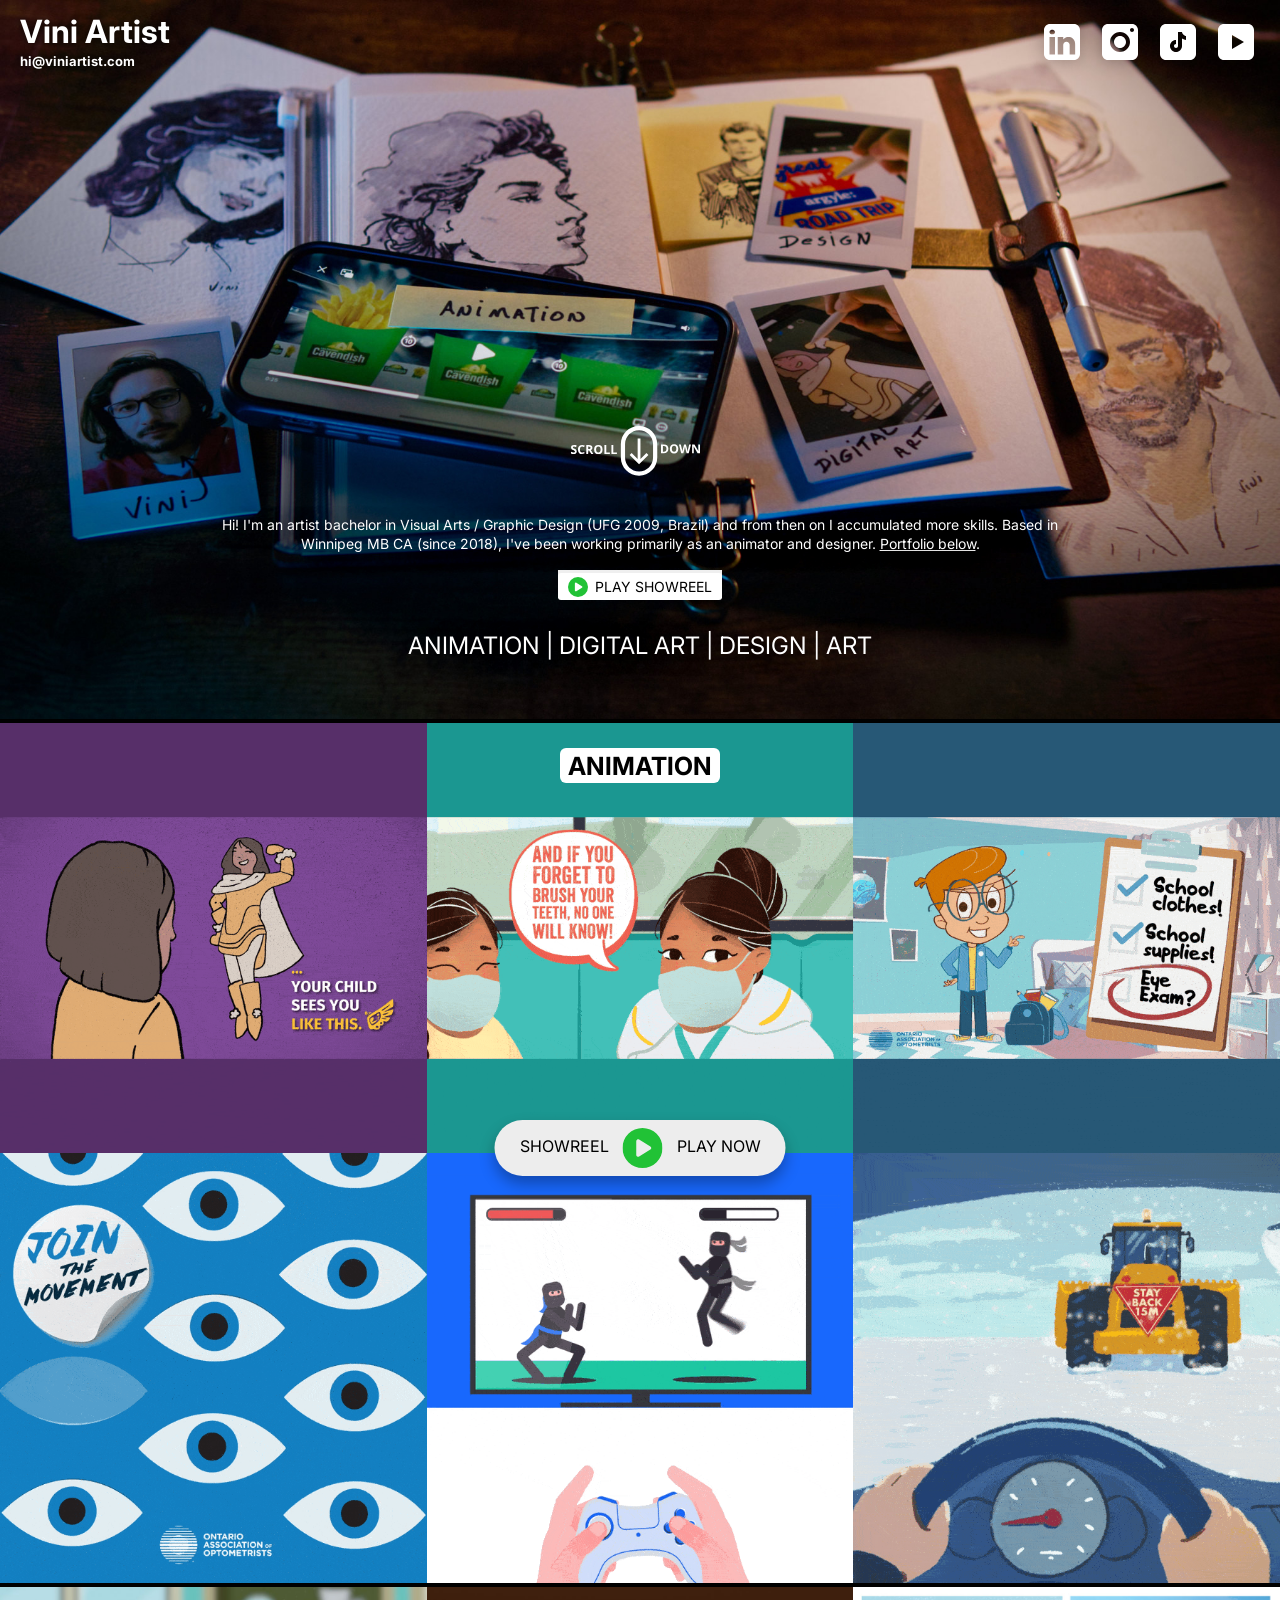
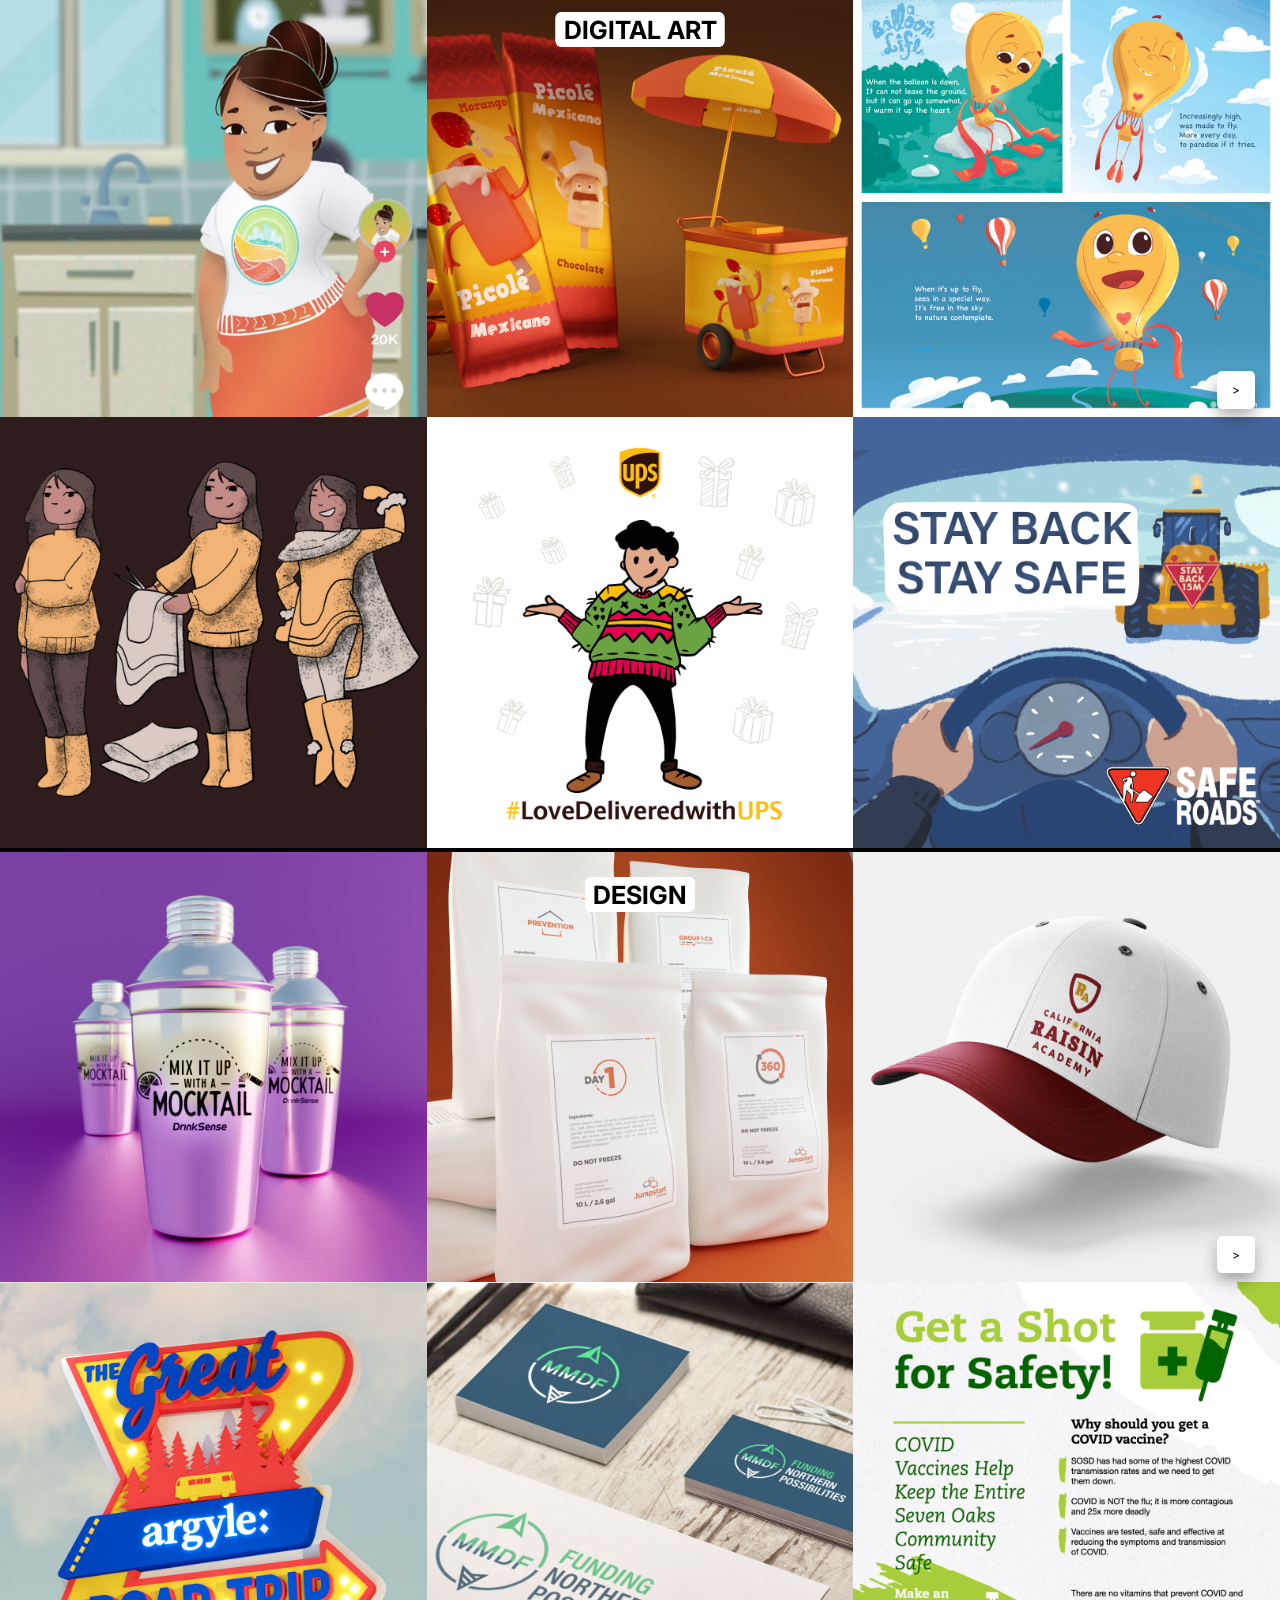
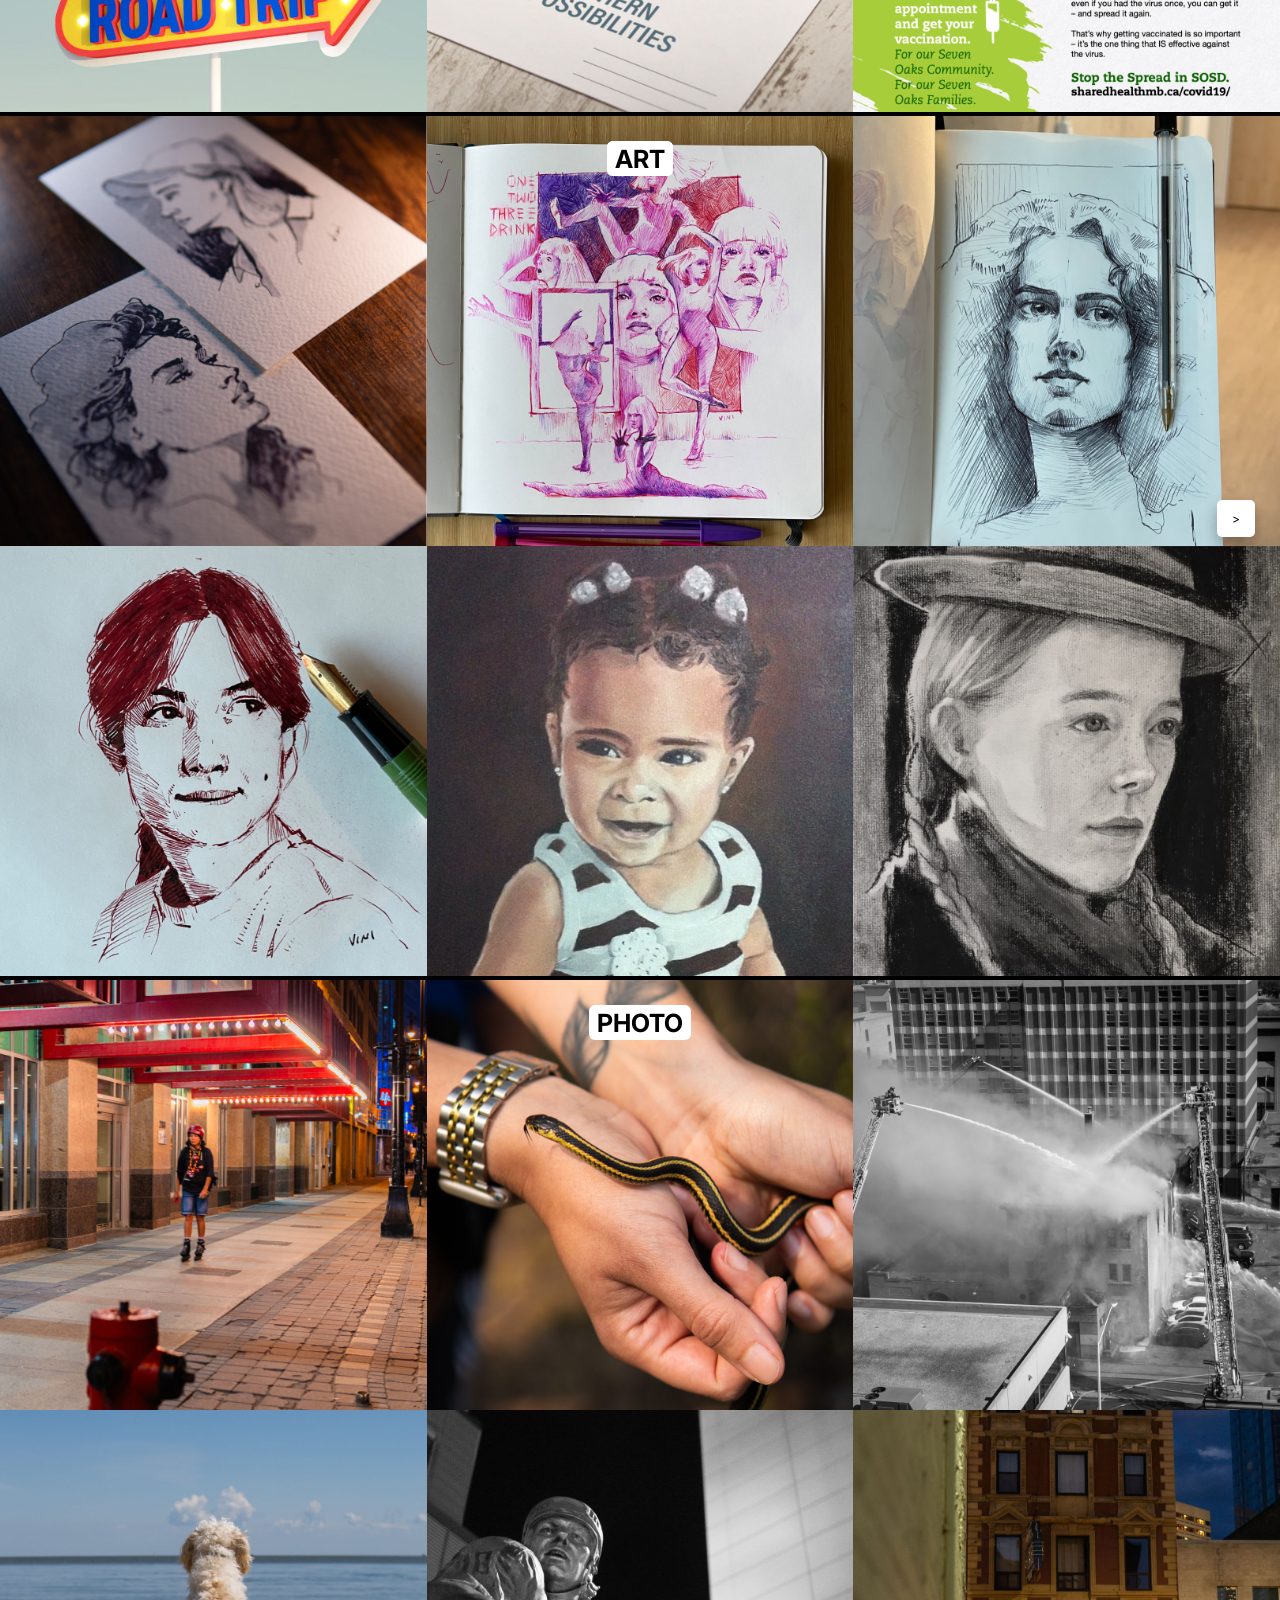
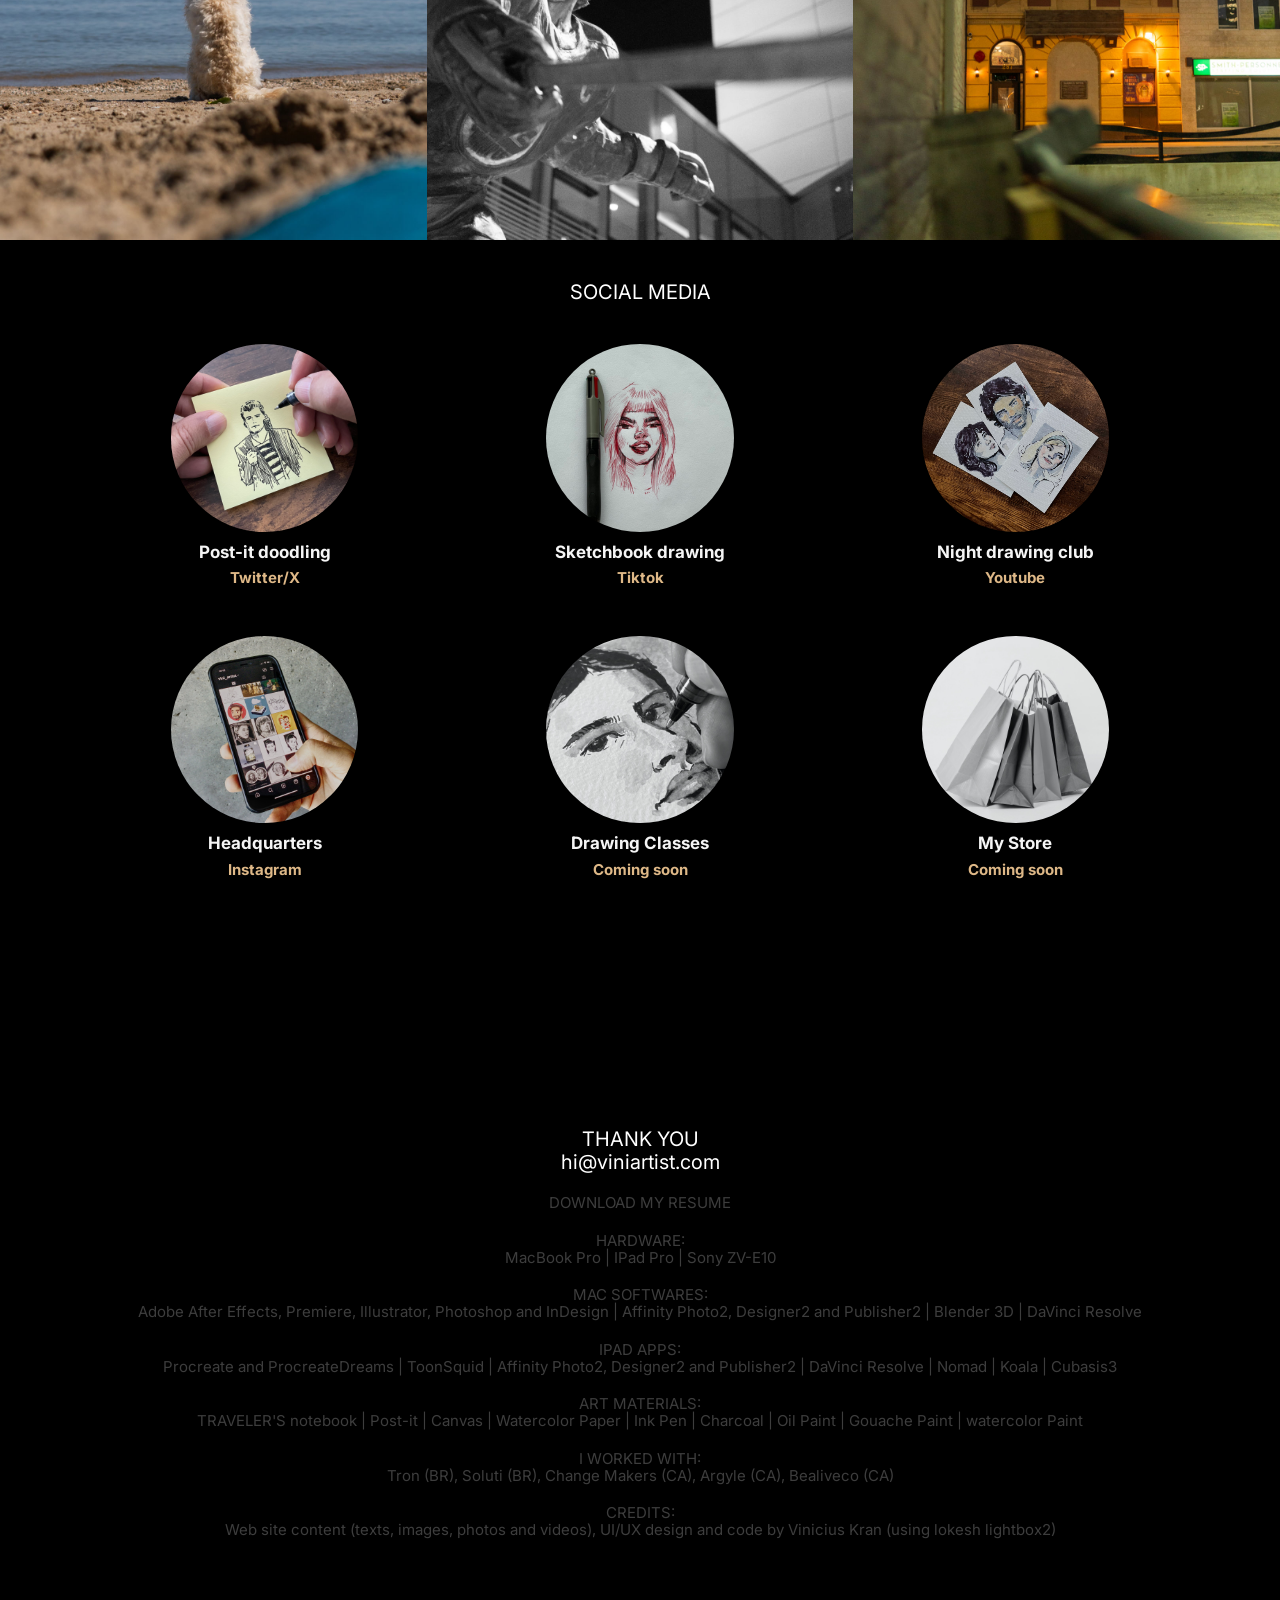
==== index.html @ 3b3106b1 "first" ====
<!DOCTYPE html>
<html lang="en">

<head>
  <meta charset="utf-8">
  <meta name="viewport" content="width=device-width, initial-scale=1">
  <title>Vini Artist</title>
  <link rel="preconnect" href="https://fonts.googleapis.com"> 
  <link rel="preconnect" href="https://fonts.gstatic.com" crossorigin> 
  <link href="https://fonts.googleapis.com/css2?family=Inter:wght@500&display=swap" rel="stylesheet">
  <link rel="stylesheet" href="css/style.css">
  <link rel="stylesheet" href="css/lightbox.css">

</head>

<body>
    <header class="header">
        <div class="header_cont">
            <a href="mailto: hi@viniartist.com" class="logo"><h1>Vini Artist<br><span>hi@viniartist.com</span></h1></a>
            <nav class="nav">
                <ul class="nav_list">
                    <li class="nav_item">
                        <a href="https://ca.linkedin.com/in/viniciuskran" class="nav_link"><img src="img/icons/icons8-in-48.svg" alt="" id="in_icon"></a>
                    </li>
                    <li class="nav_item">
                        <a href="https://www.instagram.com/vini_artist/" class="nav_link"><img src="img/icons/icons8-instagram-48.svg" alt="" id="inst_icon"></a>
                    </li>
                    <li class="nav_item">
                        <a href="https://www.tiktok.com/@vini_artist_" class="nav_link"><img src="img/icons/icons8-tiktok-48.svg" alt="" id="tik_icon"></a>
                    </li>
                    <li class="nav_item">
                        <a href="https://www.youtube.com/@vini_artist" class="nav_link"><img src="img/icons/icons8-youtube-48.svg" alt="" id="you_icon"></a>
                    </li>

                </ul>
            </nav>
        </div>
    </header>



    <section class="a3">

        

        <div class="topmodal">
        
   
        <div style="padding:56.25% 0 0 0;position:relative;"><iframe src="https://player.vimeo.com/video/879183810?h=33805084b3&title=0&byline=0&portrait=0" id="videotop" style="position:absolute;top:0;left:0;width:100%;height:100%;" frameborder="0" ; fullscreen; " allowfullscreen></iframe></div><script src="https://player.vimeo.com/api/player.js"></script>
        <button class="close_button2" id="closeb2"><- BACK</button> 
    </div>

        <div class="container one">
            <div class="item a1">
                    <div class="sub">
                        <div class="bannerinfo">

                            <svg class="scrollicon
                            xml:space="preserve"
                            version="1.1"
                            x="0px"
                            y="0px"
                            viewBox="0 0 250 100"
                            width="1000"
                            height="400"
                            id="svg2"
                            sodipodi:docname="scroll-down.svg"
                            inkscape:version="1.3 (0e150ed, 2023-07-21)"
                            inkscape:export-filename="scroll-down2.svg"
                            inkscape:export-xdpi="96"
                            inkscape:export-ydpi="96"
                            xmlns:inkscape="http://www.inkscape.org/namespaces/inkscape"
                            xmlns:sodipodi="http://sodipodi.sourceforge.net/DTD/sodipodi-0.dtd"
                            xmlns="http://www.w3.org/2000/svg"
                            xmlns:svg="http://www.w3.org/2000/svg"><defs
                              id="defs2" /><sodipodi:namedview
                              id="namedview2"
                              pagecolor="#ffffff"
                              bordercolor="#000000"
                              borderopacity="0.25"
                              inkscape:showpageshadow="2"
                              inkscape:pageopacity="0.0"
                              inkscape:pagecheckerboard="0"
                              inkscape:deskcolor="#d1d1d1"
                              inkscape:zoom="0.59"
                              inkscape:cx="428.81356"
                              inkscape:cy="213.55932"
                              inkscape:window-width="1312"
                              inkscape:window-height="449"
                              inkscape:window-x="0"
                              inkscape:window-y="25"
                              inkscape:window-maximized="0"
                              inkscape:current-layer="svg2" /><path
                              d="m 125.80508,66.083644 v -36.465 h -5 v 36.465 l -10.732,-10.733 -3.536,3.536 16.768,16.767 16.768,-16.767 -3.536,-3.536 z"
                              stroke="none"
                              id="path1" /><path
                              d="m 123.30508,7.1186441 v 0 c -17.949,0 -32.499995,14.5509999 -32.499995,32.4999999 v 23.75 c 0,17.949 14.550995,32.5 32.499995,32.5 v 0 c 17.949,0 32.5,-14.551 32.5,-32.5 v -23.75 c 0,-17.949 -14.551,-32.4999999 -32.5,-32.4999999 z m 25,56.2499999 c 0,13.785 -11.215,25 -25,25 -13.785,0 -24.999995,-11.215 -24.999995,-25 v -23.75 c 0,-13.785 11.214995,-25 24.999995,-25 13.785,0 25,11.215 25,25 z"
                              stroke="none"
                              id="path2" /><path
                              style="font-weight:bold;font-size:22.2121px;font-family:'.Damascus PUA';-inkscape-font-specification:'.Damascus PUA Bold';stroke-width:1.85101"
                              d="m 12.06131,52.661978 q 0,2.147459 -1.550942,3.383875 -1.5400971,1.236415 -4.294918,1.236415 -2.5379059,0 -4.4901411,-0.954426 v -3.123576 q 1.6051712,0.715819 2.7114378,1.008655 1.1171124,0.292835 2.0390013,0.292835 1.1062667,0 1.6919373,-0.422984 0.5965163,-0.422985 0.5965163,-1.258107 0,-0.466368 -0.260298,-0.824278 Q 8.2436055,51.631632 7.7338552,51.295414 7.2349506,50.959195 5.6840082,50.221684 4.2306775,49.538402 3.5040121,48.909348 2.7773468,48.280295 2.3435167,47.445172 1.9096866,46.610049 1.9096866,45.492937 q 0,-2.104076 1.4207935,-3.307955 1.4316392,-1.203878 3.9478535,-1.203878 1.2364157,0 2.3535281,0.292835 1.1279583,0.292835 2.3535283,0.824277 l -1.084575,2.613826 Q 9.6318617,44.191446 8.7967388,43.985377 7.9724617,43.779308 7.1698761,43.779308 q -0.9544261,0 -1.4641764,0.444676 -0.5097504,0.444675 -0.5097504,1.160495 0,0.444676 0.2060693,0.780894 0.2060693,0.325373 0.6507451,0.639899 0.4555216,0.303682 2.1366131,1.106267 2.2233792,1.062884 3.0476562,2.136613 0.824277,1.062884 0.824277,2.613826 z m 9.609336,-8.88267 q -1.898006,0 -2.939199,1.431639 -1.041192,1.420793 -1.041192,3.969545 0,5.303573 3.980391,5.303573 1.670246,0 4.045465,-0.835123 v 2.819895 q -1.952235,0.813431 -4.359992,0.813431 -3.459795,0 -5.292727,-2.09323 -1.832932,-2.104075 -1.832932,-6.030237 0,-2.472832 0.900198,-4.327455 0.900197,-1.86547 2.581289,-2.852433 1.691937,-0.997809 3.958699,-0.997809 2.310145,0 4.641982,1.117112 l -1.084575,2.73313 q -0.889352,-0.422985 -1.789549,-0.737511 -0.900198,-0.314527 -1.767858,-0.314527 z m 10.780678,4.468449 h 1.084575 q 1.594325,0 2.353528,-0.531441 0.759203,-0.531442 0.759203,-1.670246 0,-1.127958 -0.780894,-1.605171 -0.770049,-0.477213 -2.396912,-0.477213 h -1.0195 z m 0,2.73313 v 6.084466 H 29.089141 V 41.208865 h 4.62029 q 3.232034,0 4.782976,1.182187 1.550943,1.171341 1.550943,3.568252 0,1.399102 -0.770048,2.494523 -0.770049,1.084575 -2.179997,1.702783 l 4.663674,6.908743 H 38.02604 l -3.785167,-6.084466 z m 25.693585,-1.865469 q 0,3.937007 -1.952235,6.051929 -1.952235,2.114921 -5.596408,2.114921 -3.644172,0 -5.596408,-2.114921 -1.952235,-2.114922 -1.952235,-6.073621 0,-3.958699 1.952235,-6.041084 1.963081,-2.09323 5.6181,-2.09323 3.655018,0 5.585562,2.104076 1.941389,2.104076 1.941389,6.05193 z m -11.572417,0 q 0,2.657209 1.008655,4.002082 1.008655,1.344873 3.015119,1.344873 4.023774,0 4.023774,-5.346955 0,-5.357802 -4.002082,-5.357802 -2.006464,0 -3.025965,1.355719 -1.019501,1.344873 -1.019501,4.002083 z M 61.43117,57.065353 V 41.208865 h 3.362183 v 13.079976 h 6.431531 v 2.776512 z m 12.548539,0 V 41.208865 h 3.362183 v 13.079976 h 6.43153 v 2.776512 z"
                              id="text2"
                              aria-label="SCROLL" /><path
                              style="font-weight:bold;font-size:22.2121px;font-family:'.Damascus PUA';-inkscape-font-specification:'.Damascus PUA Bold';stroke-width:1.85101"
                              d="m 175.71252,47.775857 q 0,3.915316 -2.23423,5.9977 -2.22337,2.082385 -6.43153,2.082385 h -4.49014 V 39.999453 h 4.9782 q 3.88278,0 6.03024,2.049847 2.14746,2.049847 2.14746,5.726557 z m -3.49233,0.08677 q 0,-5.108349 -4.51184,-5.108349 h -1.78954 v 10.325155 h 1.44248 q 4.8589,0 4.8589,-5.216806 z m 21.1709,0.04338 q 0,3.937008 -1.95223,6.051929 -1.95224,2.114922 -5.59641,2.114922 -3.64417,0 -5.59641,-2.114922 -1.95223,-2.114921 -1.95223,-6.073621 0,-3.958699 1.95223,-6.041083 1.96309,-2.09323 5.6181,-2.09323 3.65502,0 5.58557,2.104076 1.94138,2.104075 1.94138,6.051929 z m -11.57241,0 q 0,2.657209 1.00865,4.002082 1.00866,1.344873 3.01512,1.344873 4.02378,0 4.02378,-5.346955 0,-5.357801 -4.00209,-5.357801 -2.00646,0 -3.02596,1.355719 -1.0195,1.344873 -1.0195,4.002082 z m 30.19457,7.949936 h -3.82855 l -2.14746,-8.329537 q -0.1193,-0.444676 -0.41214,-1.832932 -0.28199,-1.399102 -0.32537,-1.876315 -0.0651,0.58567 -0.32537,1.88716 -0.2603,1.290645 -0.4013,1.843778 l -2.13661,8.307846 h -3.8177 l -4.04547,-15.856489 h 3.30795 l 2.02816,8.65491 q 0.53144,2.396911 0.77005,4.153923 0.0651,-0.618208 0.29283,-1.908853 0.23861,-1.30149 0.44468,-2.017309 l 2.31014,-8.882671 h 3.17781 l 2.31014,8.882671 q 0.15185,0.596516 0.37961,1.822086 0.22776,1.22557 0.34706,2.104076 0.10846,-0.845969 0.34706,-2.104076 0.23861,-1.268953 0.43383,-2.049847 l 2.01731,-8.65491 h 3.30796 z m 20.09718,0 h -4.27323 l -6.8979,-11.995401 h -0.0976 q 0.20607,3.177805 0.20607,4.533524 v 7.461877 h -3.00427 v -15.85649 h 4.24069 l 6.88705,11.876098 h 0.0759 q -0.16269,-3.091039 -0.16269,-4.370838 v -7.50526 h 3.02597 z"
                              id="text2-0"
                              aria-label="DOWN" /></svg>
                         

                            <p class="sub_text" id="textsub">
                                 
                                <span> Hi! I'm an artist bachelor in Visual Arts / Graphic Design (UFG 2009, Brazil) and from then on I accumulated more skills.
                                    Based in Winnipeg MB CA (since 2018), I've been working primarily as an animator and designer. <u>Portfolio below</u>.</span><br><br>   
                                   <button class="p_button2">
                                    <span id="topshowreel">
                                        <svg xmlns="http://www.w3.org/2000/svg" viewBox="0 0 512 512"><path d="M0 256a256 256 0 1 1 512 0A256 256 0 1 1 0 256zM188.3 147.1c-7.6 4.2-12.3 12.3-12.3 20.9V344c0 8.7 4.7 16.7 12.3 20.9s16.8 4.1 24.3-.5l144-88c7.1-4.4 11.5-12.1 11.5-20.5s-4.4-16.1-11.5-20.5l-144-88c-7.4-4.5-16.7-4.7-24.3-.5z"/></svg>  
                                    PLAY SHOWREEL</span>
                                   </button>
                                    
                                    <br><br><br><a href="#two">ANIMATION</a> | <a href="#tr">DIGITAL ART</a> | <a href="#four">DESIGN</a> | <a href="#fiv">ART</a></p>
                                </div>      
                    </div>               
            </div>
        </div>
    </section>
    <section>
        <div class="container two" id="two">
            <div class="item a2">

                <div class="showreel_box"></div>
                <div class="modalvideo">
                    <div class="button">
                        <div style="padding:56.25% 0 0 0;position:relative;"><iframe src="https://player.vimeo.com/video/879183810?h=33805084b3&title=0&byline=0&portrait=0"  id="video" style="position:absolute;top:0;left:0;width:100%;height:100%;" frameborder="0" ; fullscreen; " allowfullscreen></iframe></div><script src="https://player.vimeo.com/api/player.js"></script>
                    </div>
                </div>

                    <div class="category">
                        <h2>ANIMATION</h2>
                        
                    </div>
                    <button class="close_button" id="closeb"><- BACK</button>
                    <button class="anim p_button">SHOWREEL
                        <svg xmlns="http://www.w3.org/2000/svg" viewBox="0 0 512 512"><path d="M0 256a256 256 0 1 1 512 0A256 256 0 1 1 0 256zM188.3 147.1c-7.6 4.2-12.3 12.3-12.3 20.9V344c0 8.7 4.7 16.7 12.3 20.9s16.8 4.1 24.3-.5l144-88c7.1-4.4 11.5-12.1 11.5-20.5s-4.4-16.1-11.5-20.5l-144-88c-7.4-4.5-16.7-4.7-24.3-.5z"/></svg>
                        PLAY NOW
                    </button>
                <div class="gallery">
                    <a href="img/animation/port1ok.gif" data-lightbox="animation" >
                        <img src="img/animation/port1ok.gif" alt="">
                    </a>
                    <a href="img/animation/port2ok.gif" data-lightbox="animation" >
                        <img src="img/animation/port2ok.gif" alt="">
                    </a>
                    <a href="img/animation/port6ok.gif" data-lightbox="animation" >
                        <img src="img/animation/port6ok.gif" alt="">
                    </a>
                    <a href="img/animation/port3ok.gif" data-lightbox="animation" >
                        <img src="img/animation/port3ok.gif" alt="">
                    </a>
                    <a href="img/animation/port4ok.gif" data-lightbox="animation" >
                        <img src="img/animation/port4ok.gif" alt="">
                    </a>
                    <a href="img/animation/port5ok.gif" data-lightbox="animation" >
                        <img src="img/animation/port5ok.gif" alt="">
                    </a>


                </div>
                
            </div>

        </div>
    </section>
    <section>
        <div class="container three" id="tr">
            <div class="item a3" id="digital1">
                
                    <div class="category">
                        <h2>DIGITAL ART</h2>
                        
                    </div>
                    <button class="sr" id="sr">></button>
                    <button class="sl" id="sl"><</button>
                <div class="gallery">
                    <a href="img/digitalart/antie.jpg" data-lightbox="illustration" >
                        <img src="img/digitalart/antie.jpg" alt="">
                    </a>

                    <a href="img/digitalart/picole.jpg" data-lightbox="illustration" >
                        <img src="img/digitalart/picole1x1.jpg" alt="">
                    </a>
                    
                    <a href="img/digitalart/ballon.jpg" data-lightbox="illustration" >
                        <img src="img/digitalart/ballon.jpg" alt="">
                    </a>
                    <a href="img/digitalart/girl.jpg" data-lightbox="illustration" >
                        <img src="img/digitalart/girl.jpg" alt="">
                    </a>
                    <a href="img/digitalart/ups.png" data-lightbox="illustration" >
                        <img src="img/digitalart/ups.png" alt="">
                    </a>
                    <a href="img/digitalart/saferoadsjpg.jpg" data-lightbox="illustration" >
                        <img src="img/digitalart/saferoadsjpg.jpg" alt="">
                    </a>
                    
                </div>
                
            </div>
            <div class="item b3" id="digital2">
                
                    <div class="category">
                        <h2>DIGITAL ART</h2>
                    </div>
                
                
                <div class="gallery">
                    <a href="img/digitalart/cfx.jpg" data-lightbox="illustration" >
                        <img src="img/digitalart/cfx.jpg" alt="">
                    </a>
                    <a href="img/digitalart/ballonslife.jpg" data-lightbox="illustration" >
                        <img src="img/digitalart/ballonslife.jpg" alt="">
                    </a>
                    <a href="img/digitalart/NNCICharacter.jpg" data-lightbox="illustration" >
                        <img src="img/digitalart/NNCICharacter.jpg" alt="">
                    </a>
                    <a href="img/digitalart/hero.jpg" data-lightbox="illustration" >
                        <img src="img/digitalart/hero.jpg" alt="">
                    </a>
                    <a href="img/digitalart/dj.jpg" data-lightbox="illustration" >
                        <img src="img/digitalart/dj1x1.jpg" alt="">
                    </a>
                    <a href="img/digitalart/js.jpg" data-lightbox="illustration" >
                        <img src="img/digitalart/j1x1.jpg" alt="">
                    </a>

                </div>
            </div>
        </div>
    </section> 
    <section>
        <div class="container four" id="four">
            <div class="item a4" id="design1">
                <div class="category">
                    <h2>DESIGN</h2>
                </div>
                <button class="sr2" id="sr2">></button>
                <button class="sl2" id="sl2"><</button>
                <div class="gallery">
                    <a href="img/design/mix1x1.jpg" data-lightbox="design" >
                        <img src="img/design/mix1x1.jpg" alt="">
                    </a>
                    <a href="img/design/day1x1.jpg" data-lightbox="design" >
                        <img src="img/design/day1x1.jpg" alt="">
                    </a>
                    <a href="img/design/raisin.jpg" data-lightbox="design" >
                        <img src="img/design/raisin.jpg" alt="">
                    </a>
                    <a href="img/design/great1x1.jpg" data-lightbox="design" >
                        <img src="img/design/great1x1.jpg" alt="">
                    </a>
                    <a href="img/design/mmdf1x1.jpg" data-lightbox="design" >
                        <img src="img/design/mmdf1x1.jpg" alt="">
                    </a>
                    <a href="img/design/covid.jpg" data-lightbox="design" >
                        <img src="img/design/covid1x1.jpg" alt="">
                    </a>


                </div>
            </div>
            <div class="item b4" id="design2">
                <div class="category">
                    <h2>DESIGN</h2>
                </div>
                <div class="gallery">
                    <a href="img/design/watermelon.jpg" data-lightbox="design" >
                        <img src="img/design/watermelon.jpg" alt="">
                    </a>
                    <a href="img/design/upshope.jpg" data-lightbox="design" >
                        <img src="img/design/upshope.jpg" alt="">
                    </a>
                    <a href="img/design/tshirt.png" data-lightbox="design" >
                        <img src="img/design/tshirt.png" alt="">
                    </a>
                    <a href="img/design/impact.jpg" data-lightbox="design" >
                        <img src="img/design/impact1x1.jpg" alt="">
                    </a>
                    <a href="img/design/flexitol.jpg" data-lightbox="design" >
                        <img src="img/design/flexitol1x1.jpg" alt="">
                    </a>
              
                    <a href="img/design/guide.jpg" data-lightbox="design" >
                        <img src="img/design/guide1x1.jpg" alt="">
                    </a>

                </div>
            </div>
        </div>
    </section>
    <section>
        <div class="container five" id="fiv">
            <div class="item a5" id="art1">
                <div class="category">
                    <h2>ART</h2>
                </div>
                <button class="sr3" id="sr3">></button>
                <button class="sl3" id="sl3"><</button>
                <div class="gallery">
                    <a href="img/fineart/card.jpg" data-lightbox="art" >
                        <img src="img/fineart/card.jpg" alt="">
                    </a>
                    <a href="img/fineart/drraw.jpg" data-lightbox="art" >
                        <img src="img/fineart/drraw.jpg" alt="">
                    </a>
                    <a href="img/fineart/pen.jpg" data-lightbox="art" >
                        <img src="img/fineart/pen.jpg" alt="">
                    </a>
                    <a href="img/fineart/redink.jpg" data-lightbox="art" >
                        <img src="img/fineart/redink.jpg" alt="">
                    </a>
                    <a href="img/fineart/oil.jpg" data-lightbox="art" >
                        <img src="img/fineart/oil.jpg" alt="">
                    </a>
                    <a href="img/fineart/char.jpg" data-lightbox="art" >
                        <img src="img/fineart/char.jpg" alt="">
                    </a>

                </div>
            </div>
            <div class="item b5" id="art2">
                <div class="category">
                    <h2>ART</h2>
                </div>
                <div class="gallery">
                    <a href="img/fineart/rita.jpg" data-lightbox="art" >
                        <img src="img/fineart/rita.jpg" alt="">
                    </a>
                    <a href="img/fineart/nankin.jpg" data-lightbox="art" >
                        <img src="img/fineart/nankin.jpg" alt="">
                    </a>
                    <a href="img/fineart/charcoal.jpg" data-lightbox="art" >
                        <img src="img/fineart/charcoal.jpg" alt="">
                    </a>
                    <a href="img/fineart/ink.jpg" data-lightbox="art" >
                        <img src="img/fineart/ink.jpg" alt="">
                    </a>
                    <a href="img/fineart/mex.jpg" data-lightbox="art" >
                        <img src="img/fineart/mex.jpg" alt="">
                    </a>
                    <a href="img/fineart/got.jpg" data-lightbox="art" >
                        <img src="img/fineart/got.jpg" alt="">
                    </a>

                </div>
            </div>
        </div>
    </section>
    <section>
        <div class="container six">
            <div class="item a6">
                
                <div class="category">
                    <h2>PHOTO</h2>
                </div>
                
                <div class="gallery">
                    <a href="img/photo/city.jpg" data-lightbox="photo" >
                        <img src="img/photo/city1x1.jpg" alt="">
                    </a>
                    <a href="img/photo/snake.jpg" data-lightbox="photo" >
                        <img src="img/photo/snake1x1.jpg" alt="">
                    </a>
                    <a href="img/photo/fire.jpg" data-lightbox="photo" >
                        <img src="img/photo/fire1x1.jpg" alt="">
                    </a>
                    <a href="img/photo/dog.jpg" data-lightbox="photo" >
                        <img src="img/photo/dog1x1.jpg" alt="">
                    </a>
                    <a href="img/photo/player.jpg" data-lightbox="photo" >
                        <img src="img/photo/player1x1.jpg" alt="">
                    </a>
                    <a href="img/photo/hotel.jpg" data-lightbox="photo" >
                        <img src="img/photo/hotel1x1.jpg" alt="">
                    </a>

                </div>
            </div>
           
        </div>
    </section>
    <section>
        <div class="container one">
            <div class="item fin">
                <p class="thanks">SOCIAL MEDIA</p>
                <div class="gallery proj">
                    <div>
                        <a href="https://twitter.com/vini_artist">
                        <img src="img/projects/post.jpg" alt="">
                        <H3>Post-it doodling<br><span>Twitter/X</span></H3>
                        </a>
                    </div>
                    <div>
                        <a href="https://www.tiktok.com/@vini_artist_">
                        <img src="img/projects/pens.jpg" alt="">
                        <H3>Sketchbook drawing<br><span>Tiktok</span></H3>
                        </a>
                    </div>
                    <div>
                        <a href="https://www.youtube.com/@vini_artist">
                        <img src="img/projects/club.jpg" alt="">
                        <h3>Night drawing club<br><span>Youtube</span></h3>
                        </a>
                    </div>
                    <div>
                        <a href="https://www.instagram.com/vini_artist/">
                        <img src="img/projects/instagram.jpg" alt="">
                        <h3>Headquarters<br><span>Instagram</span></h3>
                        </a>
                    </div>
                    <div>
                        <img src="img/projects/class.jpg" alt="">
                        <h3>Drawing Classes<br><span>Coming soon</span></h3>
                    </div>
                    <div>
                        <img src="img/projects/shop.jpg" alt="">
                        <h3>My Store<br><span>Coming soon</span></h3>

                    </div>

                </div>
                <div class="space"></div>
        </div>
        </div>
    </section>
    <section>
        <div class="container one">
            <div class="item fin">
                <div class="space"></div>
                <p class="thanks">THANK YOU<br><a href = "mailto: hi@viniartist.com">hi@viniartist.com</a></p>
                <p class="credit"><a href="img/vinicius_kran_resume_v.pdf">DOWNLOAD MY RESUME</a></p>
                <p class="credit">HARDWARE:<br> MacBook Pro | IPad Pro | Sony ZV-E10 </p>
                <p class="credit">MAC SOFTWARES:<br>Adobe After Effects, Premiere, Illustrator, Photoshop and InDesign | Affinity Photo2, Designer2 and Publisher2 | Blender 3D | DaVinci Resolve </p>
                <p class="credit">IPAD APPS:<br>Procreate and ProcreateDreams | ToonSquid | Affinity Photo2, Designer2 and Publisher2 | DaVinci Resolve | Nomad | Koala | Cubasis3 </p>
                <p class="credit">ART MATERIALS:<br>TRAVELER'S notebook | Post-it | Canvas | Watercolor Paper | Ink Pen | Charcoal | Oil Paint | Gouache Paint | watercolor Paint </p>
                <p class="credit">I WORKED WITH:<br><a href="https://www.tron.com.br">Tron (BR)</a>, <a href="https://soluti.com.br">Soluti (BR)</a>, <a href="https://ca.linkedin.com/company/changemakers">Change Makers (CA)</a>, <a href="https://argylepr.com">Argyle (CA)</a>, <a href="https://believeco.com">Bealiveco (CA)</a></p>
                <p class="credit">CREDITS:<br>Web site content (texts, images, photos and videos), UI/UX design and code by Vinicius Kran (using <a href="https://lokeshdhakar.com">lokesh lightbox2</a>)</p>
                <div class="final"></div>
            </div>
        </div>
    </section>                   

  
    <script src="js/scripts.js"></script>
    <script src="js/lightbox-plus-jquery.min.js"></script>

</body>

</html>
---- css/style.css ----
/* overflow: auto to parent element to work on firefox */

@import "normalize.css";
*{
  margin: 0;
  padding: 0;
  box-sizing: border-box;
}
ul{
  list-style: none;
}
a{
  color: inherit;
  text-decoration: none;
}

html {
  scroll-snap-type: y mandatory;
}
body {
  background-color: black;
  font-family: "Inter",Arial, Helvetica, sans-serif;
}

header {
  background-color: rgba(0, 0, 0, 0.0);
  position: fixed;
  top: 0px;
  width: 100%;

  z-index: 9998;
}
button {
  border: 0px;
}

.topmodal {
  position: absolute;
  width: 100%;
  float: left;
  left: 50%;
  top: 0px;
  transform: translateX(-50%);
 background-color: rgba(0, 0, 0, 0.8);
 padding-bottom: 60px;
 z-index: 9997;
 opacity: 0;
  pointer-events: none;
}

.topmodal div {
  position: absolute;
  margin: 0px 20% 0px 20%;
}

.header_cont {
  display: flex;
  align-items: center;
  justify-content: space-between;
  padding: 0 20px;

}
.logo{
  font-size: 25px;
  color: white;
  text-shadow: 0 0 0.5rem rgba(0,0,0,1);
}
.logo h1{
  font-size: 32px;
  line-height: 0.7;
}
.logo span {
  font-size: 13px;
}

.nav_list{
  display: flex;
  column-gap: 10px;
}

.nav_link{
  color: rgba(250, 250, 250, 0.8);
  font-size: 15px;
  transition: all 0.2s;
}
.nav_link:hover {
  color: rgba(250, 250, 250, 1);
}

/*.nav_btn{
  background-color: rgba(255, 255, 255, 0.8);
  color: black;
  padding: 7px 18px;
  border-radius: 4px;
  text-transform: uppercase;
  transition: all 0.2s;

.nav_btn:hover{
  background-color: rgba(255, 255, 255, 1);
}}*/

.scrollicon {
  position: absolute;
  left:50%;
  transform: translateX(-50%);
  margin-top: 33%;
  fill: white;
  width: 140px;
  height: auto;
}


section {
  size: 100vh;
  scroll-snap-align:start;
  scroll-snap-stop: always;
  display: grid;
  place-items: center;
  scroll-behavior: smooth;
  margin-bottom: 4px;

}

.container {
  overflow: auto;
  display: flex;
  scroll-snap-type: x mandatory;
  width: 100%;
  overflow-y: hidden;

}
.container .item {
  overflow: auto;
  overflow-y: hidden;
  flex-shrink: 0;
  scroll-snap-align: start;
  width: 100%;
  /*padding-bottom: 45%;*/
  background-color: rgb(0, 0, 0);  
}
.sub_text {
  vertical-align: bottom;
  /*border: 1px solid #f00;*/
  width: 100%;
  color: white;
  font-size: 1.5em;
  text-align: center;
  padding-top: 40%;
  padding-bottom: 5%;
  text-shadow: black 3px 3px 20px;
  padding-left: 15%;
  padding-right:15% ;
  line-height: 0.8;

}
#topshowreel{
  color: black;
  background-color: white;
  padding: 5px 10px;
  border-radius: 3px;
}
#topshowreel svg{
  width: 20px;
  height: 20px;
  fill: rgb(33, 194, 54);
  vertical-align: middle;
  margin: 0px 3px 0px 0px;
  transform: translateY(-1px);
}

#showreel{
  background-color: white;
  color: rgb(2, 61, 80);
  padding: 10px;
  margin-top:20px;
  border-radius: 50px;
  text-transform: uppercase;
  font-size: 13px;
}
#play{
  color: rgb(1, 113, 150);
}
#graybar{
  color: rgba(1, 113, 150,0.2);
}
#showreel:hover{
  padding: 12px;
  font-size: 14px;
}
.a1{
  background-image: url("../img/m5.jpg");
  background-size: cover;
}
.fin{
  background-color: black;
  /*background-image: url("../img/me.jpg");
  background-size: cover;*/
}
.fin p{
  color: white;
  font-size: 20px;
  text-align: center;
  margin-top: 37px;
  margin-bottom: 20px;;
}
.container .a2{
  background-color: rgb(0, 0, 0);
}

.gallery {
  display: grid;
  grid-template-columns: repeat(3, minmax(100px,1fr));
  grid: gap 0;
}

.gallery img{
  width: 100%;
  height: 100%;
}

.category {
  position: absolute;
  /*vertical-align:middle;
  width: 360px; */
  text-align: center;
  left:50%;
  transform: translateX(-50%);
  margin-top: 25px;
  line-height: 0.8;
  z-index: 9999;

}
.category h2{
  width: auto;
  font-size: 25px;
  background-color: white;
  padding: 8px 8px 7px 8px;
  border-radius: 6px;
  margin-bottom: 6px;
}
.category p{
  font-size: 16px;
  color: white;
  text-shadow: black 3px 3px 20px;
}

.video{
  top: 50%;
  transform: translateY(4.3%);
}

.sub_text span {
  font-size: 14px;
}
.item .credit{
  font-size: 15px;
  color: rgb(61, 61, 61);
  margin:20px;
}
.proj {
  margin: 0px 6%;
}
.proj div {
  padding: 0px;
  margin: 20px 0px;
}
.proj p{
  font-size: 12px;
  line-height: 1.5;
  padding: 0px,30px,0px,30px;
  margin: 0;
}
.proj h3{
  font-size: 17px;
  line-height: 1.5;
  padding: 0px,30px,4px,30px;
  color: whitesmoke;
  text-align: center;
  margin: 0;
  align-items: center;
  margin-bottom: 5px;
}
.proj img{
  display: block;
  margin-left: auto;
  margin-right: auto;
  margin-bottom: 8px;
  width: 50%;
  height:auto;
  border-radius: 120px;
}
.proj h3 span {
  font-size: 15px;
  color: burlywood;
}
.space {
  height: 90px;
}

.final {
  height: 150px;
}

.showreel_box{
  position: absolute;
  width: 100%;
  padding-top: 67.7%;
  background-color: rgba(0, 0, 0, 1);
  opacity: 0;
  pointer-events: none;
}
.modalvideo {
  position: absolute;
  width: 80%;
  left:50%;
  transform: translateX(-50%);
  margin-top: 9%;
  align-items: center;
  text-align: center;
  opacity: 0;
  pointer-events: none;
}
.a3.active .topmodal {
  opacity: 1;
  pointer-events: auto;
}
.a3.active .close_button2 {
  opacity: 1;
  pointer-events: auto;
}

.a2.active .showreel_box {
  opacity: 1;
  pointer-events: auto;
}
.a2.active .close_button{
  opacity: 1;
  pointer-events: auto; 
}
.a2.active .modalvideo{
  opacity: 1;
  pointer-events: auto;
}
.a2.active .anim {
display: none;
}
.nav_item img{
  filter: drop-shadow(0 0 0.5rem rgba(0,0,0,0.3));
}
.p_button{
  background-color:rgb(237, 237, 237);
  position: absolute;
  left:50%;
  transform: translateX(-50%);
  border: 0;
  padding: 8px 25px;
  border-radius: 555px;
  margin-top: 31%;
  vertical-align: middle;
  box-shadow: 0px 8px 15px rgba(0, 0, 0, 0.3);
}
.p_button:hover{
background-color: white;
padding: 6px 25px;
}
.p_button:hover svg{
  fill: rgb(7, 226, 36);
  width: 44px;
  height: 44px;
  margin: 0px 8px;
  }
.p_button svg {
  width: 40px;
  height: 40px;
  fill: rgb(33, 194, 54);
  vertical-align: middle;
  margin: 0px 10px;
}
.close_button {
  position: absolute;
  font-weight:bold;
  background-color:rgb(237, 237, 237);
  border: 0;
  padding: 3px 8px;
  border-radius: 555px;
  color: black;
  margin-left:11%;
  margin-top: 10.2%;
  opacity: 0;
  pointer-events: none;
}

.close_button2 {
  position: absolute;
  left: 22%;
  top:20%;
  font-weight:bold;
  background-color:rgb(237, 237, 237);
  border: 0;
  padding: 3px 8px;
  border-radius: 555px;
  color: black;
  opacity: 0;
  pointer-events: none;
  z-index: 9999;
}

.close_button:hover{
  background-color:rgb(255, 255, 255);

}
.scroll {
  background-color: white;
  color: rgb(0, 0, 0);
  font-size: 15px;
  position: absolute;
  margin-top: 31.5%;
  left:50%;
  transform: translateX(-50%);
  padding: 10px 20px;
  border-radius: 66px;
  box-shadow: 0px 8px 15px rgba(0, 0, 0, 0.3);
}
.item .sr{
  position:absolute;
  font-size: 12px;
  color: black;
  background-color: white;
  right: 25px;
  margin-top: 30%;
  padding: 12px 15px;
  z-index: 9999;
  opacity: 1;
  border-radius: 5px;
  box-shadow: 0px 8px 15px rgba(0, 0, 0, 0.3);

}
.item .sr2{
  position:absolute;
  font-size: 12px;
  color: black;
  background-color: white;
  right: 25px;
  margin-top: 30%;
  padding: 12px 15px;
  z-index: 9999;
  opacity: 1;
  border-radius: 5px;
  box-shadow: 0px 8px 15px rgba(0, 0, 0, 0.3);

}
.item .sr3{
  position:absolute;
  font-size: 12px;
  color: black;
  background-color: white;
  right: 25px;
  margin-top: 30%;
  padding: 12px 15px;
  z-index: 9999;
  opacity: 1;
  border-radius: 5px;
  box-shadow: 0px 8px 15px rgba(0, 0, 0, 0.3);

}
.item .sl{
  position:absolute;
  font-size: 12px;
  color: black;
  background-color: white;
  left: 25px;
  margin-top: 30%;
  padding: 12px 15px;
  z-index: 9999;
  opacity: 0;
  border-radius: 5px;
  box-shadow: 0px 8px 15px rgba(0, 0, 0, 0.3);

}
.item .sl2{
  position:absolute;
  font-size: 12px;
  color: black;
  background-color: white;
  left: 25px;
  margin-top: 30%;
  padding: 12px 15px;
  z-index: 9999;
  opacity: 0;
  border-radius: 5px;
  box-shadow: 0px 8px 15px rgba(0, 0, 0, 0.3);

}
.item .sl3{
  position:absolute;
  font-size: 12px;
  color: black;
  background-color: white;
  left: 25px;
  margin-top: 30%;
  padding: 12px 15px;
  z-index: 9999;
  opacity: 0;
  border-radius: 5px;
  box-shadow: 0px 8px 15px rgba(0, 0, 0, 0.3);

}

@media (max-width:840px){
  .showreel_box{
    padding-top: 69%;
  }

  .nav_list{
    column-gap: 3px;
    margin-top: 8px;
  }
  .sub_text {
    font-size: 1.2em;
  }
  .item .credit{
    font-size: 12px;
  }
  .logo {
    margin-top: 9px;
  }
  .logo h1{
    font-size: 26px;
    line-height: 0.7;
  }
  .logo span {
    font-size: 10.5px;
  }

  .proj p{
    font-size: 12px;
  }
  .proj h3{
    font-size: 15px;
  }
  .category{
    font-size: 1.2em;
  }
  .p_button{
    font-size: 12px;
    padding: 4px 18px;
  }
  .p_button svg {
    width: 35px;
    height: 35px;
    margin: 0px 5px;
  }
  .p_button:hover{
    padding: 3px 17px;
    }
    .p_button:hover svg{
      width: 36px;
      height: 36px;
      margin: 0px 4px;
      }
      .close_button{
        font-size: 12px;
        padding: 5px 16px;
        margin-top: 12%;
      }
      .modalvideo {
        margin-top: 11%;
      }
      .scrollicon {
        width: 100px;
      }
      .close_button2 {
        font-size: 10px;
      }

}

@media (max-width:630px){
  #inst_icon {
    content:url("../img/icons/icons8-instagram-24.svg");
  }
  #tik_icon{
    content:url("../img/icons/icons8-tiktok-24.svg");
  }
  #in_icon{
    content:url("../img/icons/icons8-in-24.svg");
  }
  #you_icon{
    content:url("../img/icons/icons8-youtube-24.svg");
  }
  .nav_list{
    column-gap: 10px;
  }
  .sub_text {
    font-size: 1em;
    padding-left: 10%;
    padding-right:10% ;
  }
  .sub_text span {
    font-size: 11px;
  }

.proj h3{
  font-size: 12px;
}

  .showreel_box{
    padding-top: 69%;
  }
  .category{
    margin-top: 10px;
  }
  .category h2{
    font-size: 20px;
    border-radius: 3px;
  }
  .category p{
    font-size: 12px;
  }
  .nav_list{
    margin-top: 0px;
    transform: translateY(3px);
  }
  .header_cont {

    transform: translateY(-14px);
  }
  .p_button{
    font-size: 9px;
    padding: 3px 12px;
  }
  .p_button svg {
    width: 28px;
    height: 28px;
    margin: 0px 3px;
  }
  .p_button:hover{
    padding: 2px 12px;
    }
    .p_button:hover svg{
      width: 29px;
      height: 29px;
      margin: 0px 2px;
      }
      .close_button{
        font-size: 9px;
        padding: 4px 10px;
      }
      .fin p{
        font-size: 18px;
        transform: translateY(-20px);
      }
      .scroll {
        font-size: 12px;
        margin-top: 30.5%;
        padding: 8px 16px;
      }
      .scrollicon {
        width: 80px;
      }
      .close_button2 {
        font-size: 8px;
      }
}

@media (max-width:458px){
  .nav_list{
    column-gap: 2px;
  }
  .sub_text {
    font-size: 0.8em;
    padding-left: 6%;
    padding-right:6% ;
    line-height: 0.9;
  }
  .logo h1{
    font-size: 20px;
    line-height: 0.7;
  }
  .logo span {
    font-size: 8px;
  }
  .showreel_box{
    padding-top: 69%;
  }
  .category{
    font-size: 1em;
    margin-top: 5px;
  }
  .category h2{
    font-size: 16px;
    padding: 5px;
  }
  .logo {
    margin-top: 0px;
  }
  .nav_list{
    margin-top: 0px;
    transform: translateY(-5px);
  }
  .header_cont {
    padding: 0 5px;
    transform: translateY(-5px);
  }
  .fin p{
    font-size: 18px;
    transform: translateY(-30px);
  }
  .scrollicon {
    margin-top: 30%;
  }
}
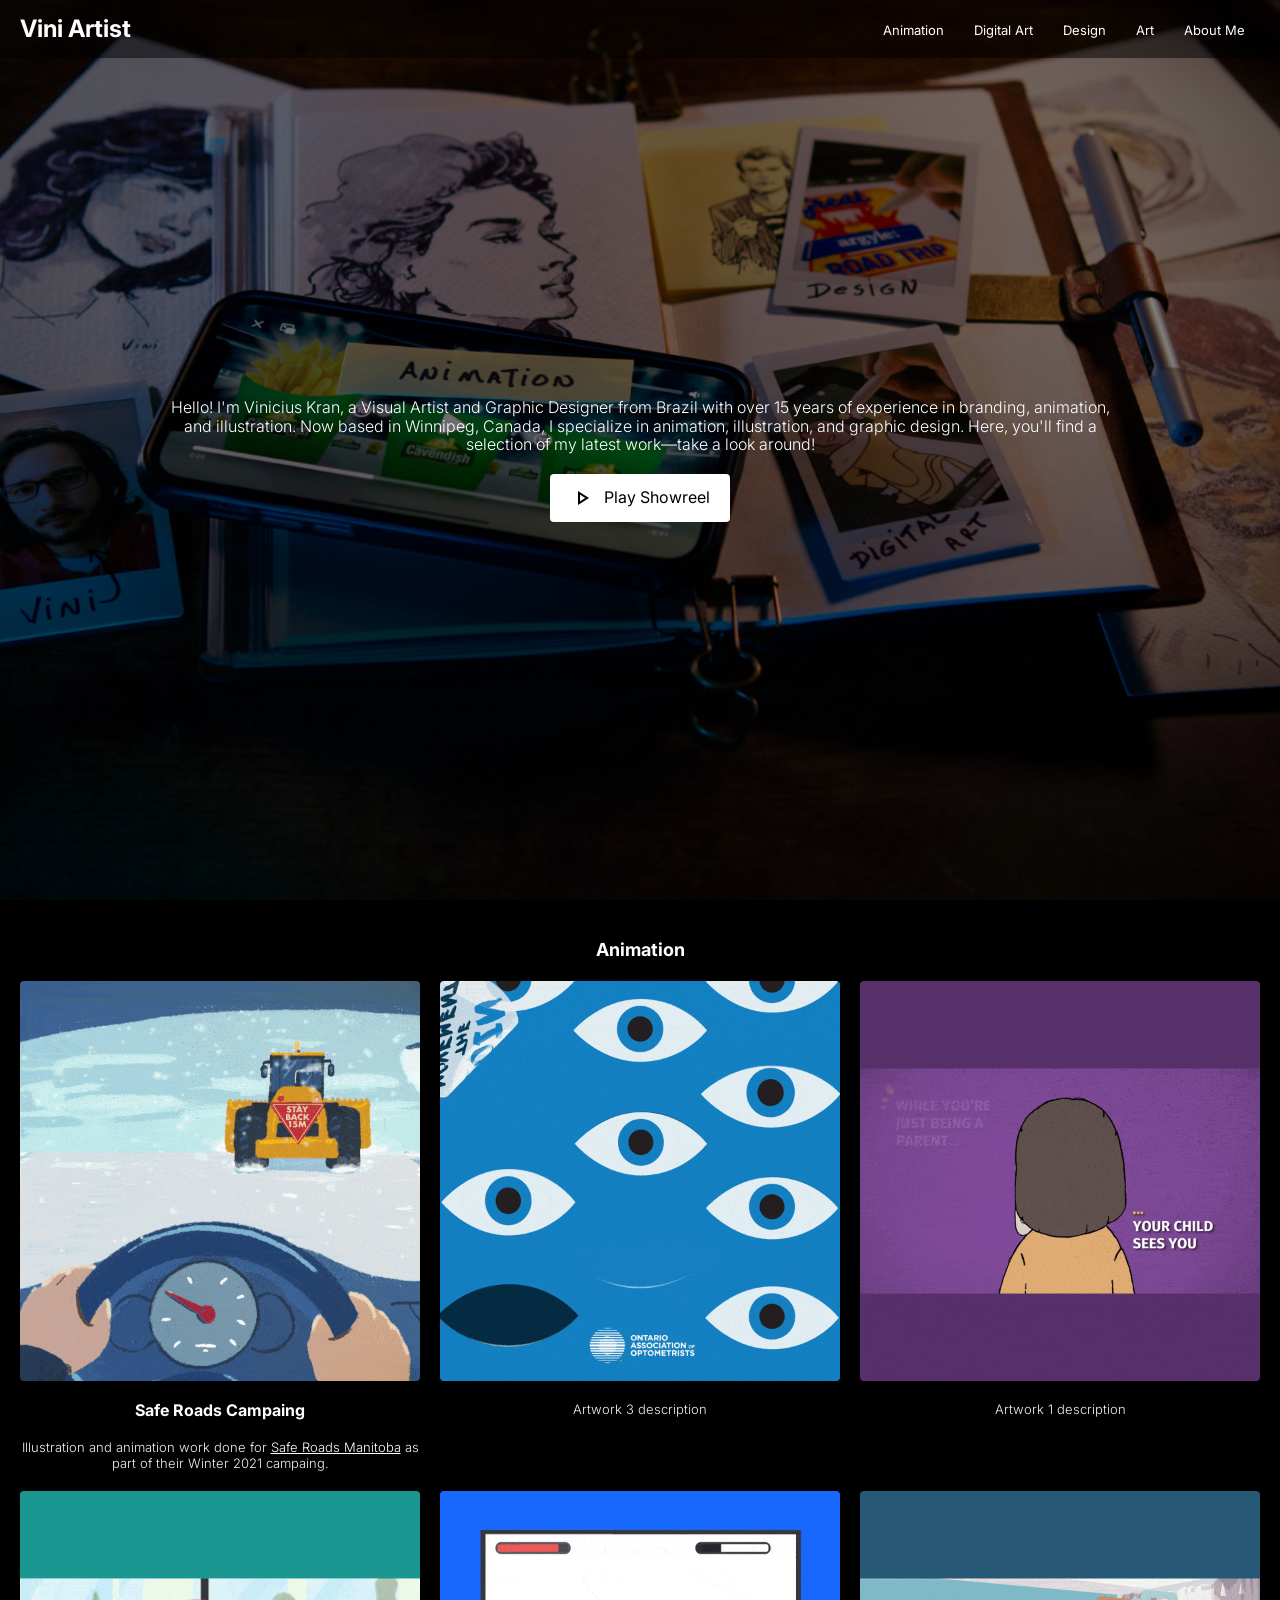
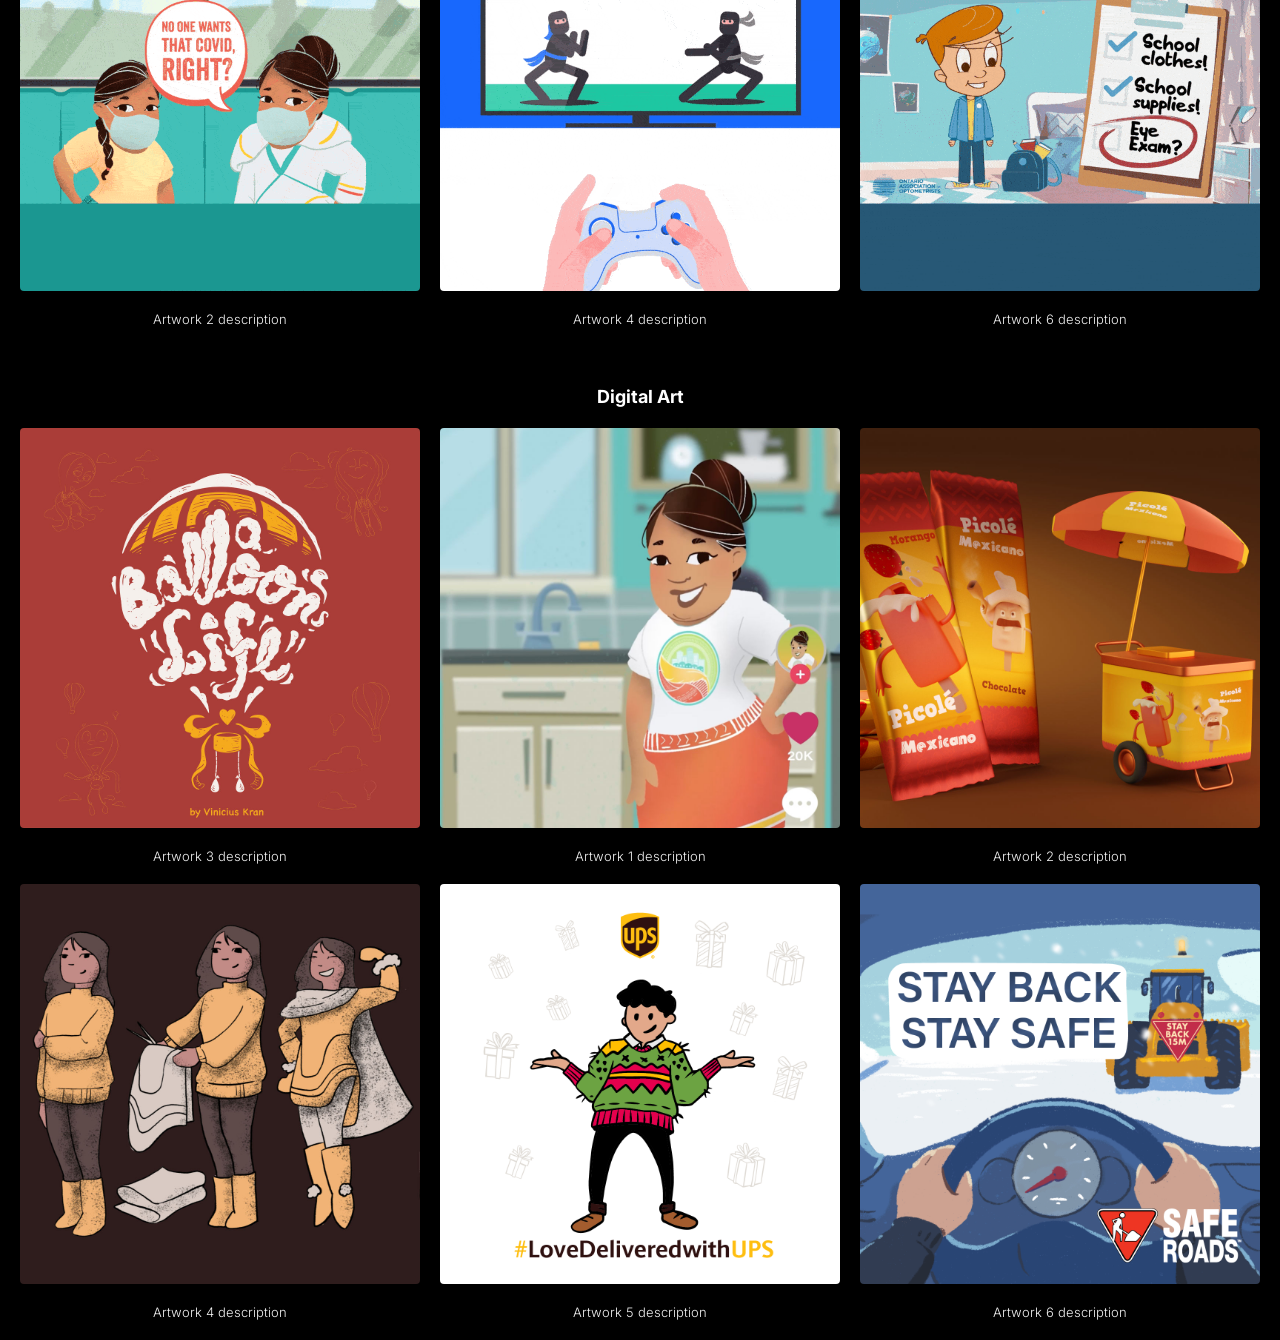
==== commit aef21fa2: "Initial changes on the homepage" ====
--- a/index.html
+++ b/index.html
@@ -2,6 +2,7 @@
 <html lang="en">
 
 <head>
+    
   <meta charset="utf-8">
   <meta name="viewport" content="width=device-width, initial-scale=1">
   <title>Vini Artist</title>
@@ -10,448 +11,186 @@
   <link href="https://fonts.googleapis.com/css2?family=Inter:wght@500&display=swap" rel="stylesheet">
   <link rel="stylesheet" href="css/style.css">
   <link rel="stylesheet" href="css/lightbox.css">
+    
+    <!-- Material Design Icons -->
+    <link href="https://fonts.googleapis.com/css2?family=Material+Symbols+Outlined" rel="stylesheet" />
+    
+    <!-- Favicon -->
+    <link rel="icon" href="img/favicon.ico" type="image/x-icon">
+  
 
 </head>
 
 <body>
-    <header class="header">
-        <div class="header_cont">
-            <a href="mailto: hi@viniartist.com" class="logo"><h1>Vini Artist<br><span>hi@viniartist.com</span></h1></a>
-            <nav class="nav">
-                <ul class="nav_list">
-                    <li class="nav_item">
-                        <a href="https://ca.linkedin.com/in/viniciuskran" class="nav_link"><img src="img/icons/icons8-in-48.svg" alt="" id="in_icon"></a>
-                    </li>
-                    <li class="nav_item">
-                        <a href="https://www.instagram.com/vini_artist/" class="nav_link"><img src="img/icons/icons8-instagram-48.svg" alt="" id="inst_icon"></a>
-                    </li>
-                    <li class="nav_item">
-                        <a href="https://www.tiktok.com/@vini_artist_" class="nav_link"><img src="img/icons/icons8-tiktok-48.svg" alt="" id="tik_icon"></a>
-                    </li>
-                    <li class="nav_item">
-                        <a href="https://www.youtube.com/@vini_artist" class="nav_link"><img src="img/icons/icons8-youtube-48.svg" alt="" id="you_icon"></a>
-                    </li>
 
-                </ul>
-            </nav>
+    <nav class="navbar">
+        <a href="#" class="logo top-link" id="topLink">Vini Artist</a>
+        <ul class="nav-links">
+            <li><a href="#animation">Animation</a></li>
+            <li><a href="#digital-art">Digital Art</a></li>
+            <li><a href="#">Design</a></li>
+            <li><a href="#">Art</a></li>
+            <li><a href="#">About Me</a></li>
+        </ul>
+        <div class="hamburger">&#9776;</div>
+    </nav>
+
+    <!-- Ana's version -->
+
+    <div class="banner-home">
+        <div class="banner-info">
+            
+            <p>
+                Hello! I'm Vinicius Kran, a Visual Artist and Graphic Designer from Brazil with over 15 years of experience in branding, animation, and illustration. Now based in Winnipeg, Canada, I specialize in animation, illustration, and graphic design. Here, you'll find a selection of my latest work—take a look around!
+            </p>
+
+            <button class="cta-showheel">
+                <span class="material-symbols-outlined">
+                    play_arrow
+                    </span>
+                Play Showreel
+            </button>
+
         </div>
-    </header>
+    </div>
+
+
+    <section class="gallery" id="animation">
+        <h2>Animation</h2>
+            <!-- <hr class="divider"> -->
+        <div class="grid-container"></div>
+
+        <div class="grid-container">
+            <div class="grid-item">
+                <img src="img/animation/port5ok.gif" alt="Artwork 1">
+                <h3>Safe Roads Campaing</h3>
+                <p class="item-description">
+                    Illustration and animation work done for 
+                    <a href="https://www.instagram.com/tv/CWWSOQCFwsx/?utm_source=ig_web_copy_link&igsh=MzRlODBiNWFlZA==" target="_blank" style="text-decoration: underline;"> Safe Roads Manitoba</a> as part of their Winter 2021 campaing.
+                </p>
+            </div>
+            <div class="grid-item">
+                <img src="img/animation/port3ok.gif" alt="Artwork 3">
+                <p class="item-description">Artwork 3 description</p>
+            </div>
+            <div class="grid-item">
+                <img src="img/animation/port1ok.gif" alt="Artwork 1">
+                <p class="item-description">Artwork 1 description</p>
+            </div>
+            <div class="grid-item">
+                <img src="img/animation/port2ok.gif" alt="Artwork 2">
+                <p class="item-description">Artwork 2 description</p>
+            </div>
+            
+            <div class="grid-item">
+                <img src="img/animation/port4ok.gif" alt="Artwork 4">
+                <p class="item-description">Artwork 4 description</p>
+            </div>
+            
+            <div class="grid-item">
+                <img src="img/animation/port6ok.gif" alt="Artwork 6">
+                <p class="item-description">Artwork 6 description</p>
+            </div>
+        </div>
+    </section>
+
+    <section class="gallery" id="digital-art">
+        <h2>Digital Art</h2>
+        <!-- <hr class="divider"> -->
+        <div class="grid-container"></div>
+
+        <div class="grid-container">
+
+            <div class="grid-item">
+                <img src="img/digitalart/ballonslife.jpg" alt="Artwork 3">
+                <p class="item-description">Artwork 3 description</p>
+            </div>
+            <div class="grid-item">
+            
+                    <img src="img/digitalart/antie.jpg" alt="Artwork 1">
+                    <p class="item-description">Artwork 1 description</p>
+                
+            </div>
+            <div class="grid-item">
+                
+                    <img src="img/digitalart/picole1x1.jpg" alt="Artwork 2">
+                    <p class="item-description">Artwork 2 description</p>
+                
+            </div>
+            
+            <div class="grid-item">
+            
+                    <img src="img/digitalart/girl.jpg" alt="Artwork 4">
+                    <p class="item-description">Artwork 4 description</p>
+                
+            </div>
+            <div class="grid-item">
+            
+                    <img src="img/digitalart/ups.png" alt="Artwork 5">
+                    <p class="item-description">Artwork 5 description</p>
+                
+            </div>
+            <div class="grid-item">
+            
+                    <img src="img/digitalart/saferoadsjpg.jpg" alt="Artwork 6">
+                    <p class="item-description">Artwork 6 description</p>
+                
+            </div>
+        </div>
+    </section>
+
+    
 
 
 
-    <section class="a3">
-
-        
-
-        <div class="topmodal">
-        
-   
-        <div style="padding:56.25% 0 0 0;position:relative;"><iframe src="https://player.vimeo.com/video/879183810?h=33805084b3&title=0&byline=0&portrait=0" id="videotop" style="position:absolute;top:0;left:0;width:100%;height:100%;" frameborder="0" ; fullscreen; " allowfullscreen></iframe></div><script src="https://player.vimeo.com/api/player.js"></script>
-        <button class="close_button2" id="closeb2"><- BACK</button> 
-    </div>
-
-        <div class="container one">
-            <div class="item a1">
-                    <div class="sub">
-                        <div class="bannerinfo">
-
-                            <svg class="scrollicon
-                            xml:space="preserve"
-                            version="1.1"
-                            x="0px"
-                            y="0px"
-                            viewBox="0 0 250 100"
-                            width="1000"
-                            height="400"
-                            id="svg2"
-                            sodipodi:docname="scroll-down.svg"
-                            inkscape:version="1.3 (0e150ed, 2023-07-21)"
-                            inkscape:export-filename="scroll-down2.svg"
-                            inkscape:export-xdpi="96"
-                            inkscape:export-ydpi="96"
-                            xmlns:inkscape="http://www.inkscape.org/namespaces/inkscape"
-                            xmlns:sodipodi="http://sodipodi.sourceforge.net/DTD/sodipodi-0.dtd"
-                            xmlns="http://www.w3.org/2000/svg"
-                            xmlns:svg="http://www.w3.org/2000/svg"><defs
-                              id="defs2" /><sodipodi:namedview
-                              id="namedview2"
-                              pagecolor="#ffffff"
-                              bordercolor="#000000"
-                              borderopacity="0.25"
-                              inkscape:showpageshadow="2"
-                              inkscape:pageopacity="0.0"
-                              inkscape:pagecheckerboard="0"
-                              inkscape:deskcolor="#d1d1d1"
-                              inkscape:zoom="0.59"
-                              inkscape:cx="428.81356"
-                              inkscape:cy="213.55932"
-                              inkscape:window-width="1312"
-                              inkscape:window-height="449"
-                              inkscape:window-x="0"
-                              inkscape:window-y="25"
-                              inkscape:window-maximized="0"
-                              inkscape:current-layer="svg2" /><path
-                              d="m 125.80508,66.083644 v -36.465 h -5 v 36.465 l -10.732,-10.733 -3.536,3.536 16.768,16.767 16.768,-16.767 -3.536,-3.536 z"
-                              stroke="none"
-                              id="path1" /><path
-                              d="m 123.30508,7.1186441 v 0 c -17.949,0 -32.499995,14.5509999 -32.499995,32.4999999 v 23.75 c 0,17.949 14.550995,32.5 32.499995,32.5 v 0 c 17.949,0 32.5,-14.551 32.5,-32.5 v -23.75 c 0,-17.949 -14.551,-32.4999999 -32.5,-32.4999999 z m 25,56.2499999 c 0,13.785 -11.215,25 -25,25 -13.785,0 -24.999995,-11.215 -24.999995,-25 v -23.75 c 0,-13.785 11.214995,-25 24.999995,-25 13.785,0 25,11.215 25,25 z"
-                              stroke="none"
-                              id="path2" /><path
-                              style="font-weight:bold;font-size:22.2121px;font-family:'.Damascus PUA';-inkscape-font-specification:'.Damascus PUA Bold';stroke-width:1.85101"
-                              d="m 12.06131,52.661978 q 0,2.147459 -1.550942,3.383875 -1.5400971,1.236415 -4.294918,1.236415 -2.5379059,0 -4.4901411,-0.954426 v -3.123576 q 1.6051712,0.715819 2.7114378,1.008655 1.1171124,0.292835 2.0390013,0.292835 1.1062667,0 1.6919373,-0.422984 0.5965163,-0.422985 0.5965163,-1.258107 0,-0.466368 -0.260298,-0.824278 Q 8.2436055,51.631632 7.7338552,51.295414 7.2349506,50.959195 5.6840082,50.221684 4.2306775,49.538402 3.5040121,48.909348 2.7773468,48.280295 2.3435167,47.445172 1.9096866,46.610049 1.9096866,45.492937 q 0,-2.104076 1.4207935,-3.307955 1.4316392,-1.203878 3.9478535,-1.203878 1.2364157,0 2.3535281,0.292835 1.1279583,0.292835 2.3535283,0.824277 l -1.084575,2.613826 Q 9.6318617,44.191446 8.7967388,43.985377 7.9724617,43.779308 7.1698761,43.779308 q -0.9544261,0 -1.4641764,0.444676 -0.5097504,0.444675 -0.5097504,1.160495 0,0.444676 0.2060693,0.780894 0.2060693,0.325373 0.6507451,0.639899 0.4555216,0.303682 2.1366131,1.106267 2.2233792,1.062884 3.0476562,2.136613 0.824277,1.062884 0.824277,2.613826 z m 9.609336,-8.88267 q -1.898006,0 -2.939199,1.431639 -1.041192,1.420793 -1.041192,3.969545 0,5.303573 3.980391,5.303573 1.670246,0 4.045465,-0.835123 v 2.819895 q -1.952235,0.813431 -4.359992,0.813431 -3.459795,0 -5.292727,-2.09323 -1.832932,-2.104075 -1.832932,-6.030237 0,-2.472832 0.900198,-4.327455 0.900197,-1.86547 2.581289,-2.852433 1.691937,-0.997809 3.958699,-0.997809 2.310145,0 4.641982,1.117112 l -1.084575,2.73313 q -0.889352,-0.422985 -1.789549,-0.737511 -0.900198,-0.314527 -1.767858,-0.314527 z m 10.780678,4.468449 h 1.084575 q 1.594325,0 2.353528,-0.531441 0.759203,-0.531442 0.759203,-1.670246 0,-1.127958 -0.780894,-1.605171 -0.770049,-0.477213 -2.396912,-0.477213 h -1.0195 z m 0,2.73313 v 6.084466 H 29.089141 V 41.208865 h 4.62029 q 3.232034,0 4.782976,1.182187 1.550943,1.171341 1.550943,3.568252 0,1.399102 -0.770048,2.494523 -0.770049,1.084575 -2.179997,1.702783 l 4.663674,6.908743 H 38.02604 l -3.785167,-6.084466 z m 25.693585,-1.865469 q 0,3.937007 -1.952235,6.051929 -1.952235,2.114921 -5.596408,2.114921 -3.644172,0 -5.596408,-2.114921 -1.952235,-2.114922 -1.952235,-6.073621 0,-3.958699 1.952235,-6.041084 1.963081,-2.09323 5.6181,-2.09323 3.655018,0 5.585562,2.104076 1.941389,2.104076 1.941389,6.05193 z m -11.572417,0 q 0,2.657209 1.008655,4.002082 1.008655,1.344873 3.015119,1.344873 4.023774,0 4.023774,-5.346955 0,-5.357802 -4.002082,-5.357802 -2.006464,0 -3.025965,1.355719 -1.019501,1.344873 -1.019501,4.002083 z M 61.43117,57.065353 V 41.208865 h 3.362183 v 13.079976 h 6.431531 v 2.776512 z m 12.548539,0 V 41.208865 h 3.362183 v 13.079976 h 6.43153 v 2.776512 z"
-                              id="text2"
-                              aria-label="SCROLL" /><path
-                              style="font-weight:bold;font-size:22.2121px;font-family:'.Damascus PUA';-inkscape-font-specification:'.Damascus PUA Bold';stroke-width:1.85101"
-                              d="m 175.71252,47.775857 q 0,3.915316 -2.23423,5.9977 -2.22337,2.082385 -6.43153,2.082385 h -4.49014 V 39.999453 h 4.9782 q 3.88278,0 6.03024,2.049847 2.14746,2.049847 2.14746,5.726557 z m -3.49233,0.08677 q 0,-5.108349 -4.51184,-5.108349 h -1.78954 v 10.325155 h 1.44248 q 4.8589,0 4.8589,-5.216806 z m 21.1709,0.04338 q 0,3.937008 -1.95223,6.051929 -1.95224,2.114922 -5.59641,2.114922 -3.64417,0 -5.59641,-2.114922 -1.95223,-2.114921 -1.95223,-6.073621 0,-3.958699 1.95223,-6.041083 1.96309,-2.09323 5.6181,-2.09323 3.65502,0 5.58557,2.104076 1.94138,2.104075 1.94138,6.051929 z m -11.57241,0 q 0,2.657209 1.00865,4.002082 1.00866,1.344873 3.01512,1.344873 4.02378,0 4.02378,-5.346955 0,-5.357801 -4.00209,-5.357801 -2.00646,0 -3.02596,1.355719 -1.0195,1.344873 -1.0195,4.002082 z m 30.19457,7.949936 h -3.82855 l -2.14746,-8.329537 q -0.1193,-0.444676 -0.41214,-1.832932 -0.28199,-1.399102 -0.32537,-1.876315 -0.0651,0.58567 -0.32537,1.88716 -0.2603,1.290645 -0.4013,1.843778 l -2.13661,8.307846 h -3.8177 l -4.04547,-15.856489 h 3.30795 l 2.02816,8.65491 q 0.53144,2.396911 0.77005,4.153923 0.0651,-0.618208 0.29283,-1.908853 0.23861,-1.30149 0.44468,-2.017309 l 2.31014,-8.882671 h 3.17781 l 2.31014,8.882671 q 0.15185,0.596516 0.37961,1.822086 0.22776,1.22557 0.34706,2.104076 0.10846,-0.845969 0.34706,-2.104076 0.23861,-1.268953 0.43383,-2.049847 l 2.01731,-8.65491 h 3.30796 z m 20.09718,0 h -4.27323 l -6.8979,-11.995401 h -0.0976 q 0.20607,3.177805 0.20607,4.533524 v 7.461877 h -3.00427 v -15.85649 h 4.24069 l 6.88705,11.876098 h 0.0759 q -0.16269,-3.091039 -0.16269,-4.370838 v -7.50526 h 3.02597 z"
-                              id="text2-0"
-                              aria-label="DOWN" /></svg>
-                         
-
-                            <p class="sub_text" id="textsub">
-                                 
-                                <span> Hi! I'm an artist bachelor in Visual Arts / Graphic Design (UFG 2009, Brazil) and from then on I accumulated more skills.
-                                    Based in Winnipeg MB CA (since 2018), I've been working primarily as an animator and designer. <u>Portfolio below</u>.</span><br><br>   
-                                   <button class="p_button2">
-                                    <span id="topshowreel">
-                                        <svg xmlns="http://www.w3.org/2000/svg" viewBox="0 0 512 512"><path d="M0 256a256 256 0 1 1 512 0A256 256 0 1 1 0 256zM188.3 147.1c-7.6 4.2-12.3 12.3-12.3 20.9V344c0 8.7 4.7 16.7 12.3 20.9s16.8 4.1 24.3-.5l144-88c7.1-4.4 11.5-12.1 11.5-20.5s-4.4-16.1-11.5-20.5l-144-88c-7.4-4.5-16.7-4.7-24.3-.5z"/></svg>  
-                                    PLAY SHOWREEL</span>
-                                   </button>
-                                    
-                                    <br><br><br><a href="#two">ANIMATION</a> | <a href="#tr">DIGITAL ART</a> | <a href="#four">DESIGN</a> | <a href="#fiv">ART</a></p>
-                                </div>      
-                    </div>               
-            </div>
-        </div>
-    </section>
-    <section>
-        <div class="container two" id="two">
-            <div class="item a2">
-
-                <div class="showreel_box"></div>
-                <div class="modalvideo">
-                    <div class="button">
-                        <div style="padding:56.25% 0 0 0;position:relative;"><iframe src="https://player.vimeo.com/video/879183810?h=33805084b3&title=0&byline=0&portrait=0"  id="video" style="position:absolute;top:0;left:0;width:100%;height:100%;" frameborder="0" ; fullscreen; " allowfullscreen></iframe></div><script src="https://player.vimeo.com/api/player.js"></script>
-                    </div>
-                </div>
-
-                    <div class="category">
-                        <h2>ANIMATION</h2>
-                        
-                    </div>
-                    <button class="close_button" id="closeb"><- BACK</button>
-                    <button class="anim p_button">SHOWREEL
-                        <svg xmlns="http://www.w3.org/2000/svg" viewBox="0 0 512 512"><path d="M0 256a256 256 0 1 1 512 0A256 256 0 1 1 0 256zM188.3 147.1c-7.6 4.2-12.3 12.3-12.3 20.9V344c0 8.7 4.7 16.7 12.3 20.9s16.8 4.1 24.3-.5l144-88c7.1-4.4 11.5-12.1 11.5-20.5s-4.4-16.1-11.5-20.5l-144-88c-7.4-4.5-16.7-4.7-24.3-.5z"/></svg>
-                        PLAY NOW
-                    </button>
-                <div class="gallery">
-                    <a href="img/animation/port1ok.gif" data-lightbox="animation" >
-                        <img src="img/animation/port1ok.gif" alt="">
-                    </a>
-                    <a href="img/animation/port2ok.gif" data-lightbox="animation" >
-                        <img src="img/animation/port2ok.gif" alt="">
-                    </a>
-                    <a href="img/animation/port6ok.gif" data-lightbox="animation" >
-                        <img src="img/animation/port6ok.gif" alt="">
-                    </a>
-                    <a href="img/animation/port3ok.gif" data-lightbox="animation" >
-                        <img src="img/animation/port3ok.gif" alt="">
-                    </a>
-                    <a href="img/animation/port4ok.gif" data-lightbox="animation" >
-                        <img src="img/animation/port4ok.gif" alt="">
-                    </a>
-                    <a href="img/animation/port5ok.gif" data-lightbox="animation" >
-                        <img src="img/animation/port5ok.gif" alt="">
-                    </a>
-
-
-                </div>
-                
-            </div>
-
-        </div>
-    </section>
-    <section>
-        <div class="container three" id="tr">
-            <div class="item a3" id="digital1">
-                
-                    <div class="category">
-                        <h2>DIGITAL ART</h2>
-                        
-                    </div>
-                    <button class="sr" id="sr">></button>
-                    <button class="sl" id="sl"><</button>
-                <div class="gallery">
-                    <a href="img/digitalart/antie.jpg" data-lightbox="illustration" >
-                        <img src="img/digitalart/antie.jpg" alt="">
-                    </a>
-
-                    <a href="img/digitalart/picole.jpg" data-lightbox="illustration" >
-                        <img src="img/digitalart/picole1x1.jpg" alt="">
-                    </a>
-                    
-                    <a href="img/digitalart/ballon.jpg" data-lightbox="illustration" >
-                        <img src="img/digitalart/ballon.jpg" alt="">
-                    </a>
-                    <a href="img/digitalart/girl.jpg" data-lightbox="illustration" >
-                        <img src="img/digitalart/girl.jpg" alt="">
-                    </a>
-                    <a href="img/digitalart/ups.png" data-lightbox="illustration" >
-                        <img src="img/digitalart/ups.png" alt="">
-                    </a>
-                    <a href="img/digitalart/saferoadsjpg.jpg" data-lightbox="illustration" >
-                        <img src="img/digitalart/saferoadsjpg.jpg" alt="">
-                    </a>
-                    
-                </div>
-                
-            </div>
-            <div class="item b3" id="digital2">
-                
-                    <div class="category">
-                        <h2>DIGITAL ART</h2>
-                    </div>
-                
-                
-                <div class="gallery">
-                    <a href="img/digitalart/cfx.jpg" data-lightbox="illustration" >
-                        <img src="img/digitalart/cfx.jpg" alt="">
-                    </a>
-                    <a href="img/digitalart/ballonslife.jpg" data-lightbox="illustration" >
-                        <img src="img/digitalart/ballonslife.jpg" alt="">
-                    </a>
-                    <a href="img/digitalart/NNCICharacter.jpg" data-lightbox="illustration" >
-                        <img src="img/digitalart/NNCICharacter.jpg" alt="">
-                    </a>
-                    <a href="img/digitalart/hero.jpg" data-lightbox="illustration" >
-                        <img src="img/digitalart/hero.jpg" alt="">
-                    </a>
-                    <a href="img/digitalart/dj.jpg" data-lightbox="illustration" >
-                        <img src="img/digitalart/dj1x1.jpg" alt="">
-                    </a>
-                    <a href="img/digitalart/js.jpg" data-lightbox="illustration" >
-                        <img src="img/digitalart/j1x1.jpg" alt="">
-                    </a>
-
-                </div>
-            </div>
-        </div>
-    </section> 
-    <section>
-        <div class="container four" id="four">
-            <div class="item a4" id="design1">
-                <div class="category">
-                    <h2>DESIGN</h2>
-                </div>
-                <button class="sr2" id="sr2">></button>
-                <button class="sl2" id="sl2"><</button>
-                <div class="gallery">
-                    <a href="img/design/mix1x1.jpg" data-lightbox="design" >
-                        <img src="img/design/mix1x1.jpg" alt="">
-                    </a>
-                    <a href="img/design/day1x1.jpg" data-lightbox="design" >
-                        <img src="img/design/day1x1.jpg" alt="">
-                    </a>
-                    <a href="img/design/raisin.jpg" data-lightbox="design" >
-                        <img src="img/design/raisin.jpg" alt="">
-                    </a>
-                    <a href="img/design/great1x1.jpg" data-lightbox="design" >
-                        <img src="img/design/great1x1.jpg" alt="">
-                    </a>
-                    <a href="img/design/mmdf1x1.jpg" data-lightbox="design" >
-                        <img src="img/design/mmdf1x1.jpg" alt="">
-                    </a>
-                    <a href="img/design/covid.jpg" data-lightbox="design" >
-                        <img src="img/design/covid1x1.jpg" alt="">
-                    </a>
-
-
-                </div>
-            </div>
-            <div class="item b4" id="design2">
-                <div class="category">
-                    <h2>DESIGN</h2>
-                </div>
-                <div class="gallery">
-                    <a href="img/design/watermelon.jpg" data-lightbox="design" >
-                        <img src="img/design/watermelon.jpg" alt="">
-                    </a>
-                    <a href="img/design/upshope.jpg" data-lightbox="design" >
-                        <img src="img/design/upshope.jpg" alt="">
-                    </a>
-                    <a href="img/design/tshirt.png" data-lightbox="design" >
-                        <img src="img/design/tshirt.png" alt="">
-                    </a>
-                    <a href="img/design/impact.jpg" data-lightbox="design" >
-                        <img src="img/design/impact1x1.jpg" alt="">
-                    </a>
-                    <a href="img/design/flexitol.jpg" data-lightbox="design" >
-                        <img src="img/design/flexitol1x1.jpg" alt="">
-                    </a>
-              
-                    <a href="img/design/guide.jpg" data-lightbox="design" >
-                        <img src="img/design/guide1x1.jpg" alt="">
-                    </a>
-
-                </div>
-            </div>
-        </div>
-    </section>
-    <section>
-        <div class="container five" id="fiv">
-            <div class="item a5" id="art1">
-                <div class="category">
-                    <h2>ART</h2>
-                </div>
-                <button class="sr3" id="sr3">></button>
-                <button class="sl3" id="sl3"><</button>
-                <div class="gallery">
-                    <a href="img/fineart/card.jpg" data-lightbox="art" >
-                        <img src="img/fineart/card.jpg" alt="">
-                    </a>
-                    <a href="img/fineart/drraw.jpg" data-lightbox="art" >
-                        <img src="img/fineart/drraw.jpg" alt="">
-                    </a>
-                    <a href="img/fineart/pen.jpg" data-lightbox="art" >
-                        <img src="img/fineart/pen.jpg" alt="">
-                    </a>
-                    <a href="img/fineart/redink.jpg" data-lightbox="art" >
-                        <img src="img/fineart/redink.jpg" alt="">
-                    </a>
-                    <a href="img/fineart/oil.jpg" data-lightbox="art" >
-                        <img src="img/fineart/oil.jpg" alt="">
-                    </a>
-                    <a href="img/fineart/char.jpg" data-lightbox="art" >
-                        <img src="img/fineart/char.jpg" alt="">
-                    </a>
-
-                </div>
-            </div>
-            <div class="item b5" id="art2">
-                <div class="category">
-                    <h2>ART</h2>
-                </div>
-                <div class="gallery">
-                    <a href="img/fineart/rita.jpg" data-lightbox="art" >
-                        <img src="img/fineart/rita.jpg" alt="">
-                    </a>
-                    <a href="img/fineart/nankin.jpg" data-lightbox="art" >
-                        <img src="img/fineart/nankin.jpg" alt="">
-                    </a>
-                    <a href="img/fineart/charcoal.jpg" data-lightbox="art" >
-                        <img src="img/fineart/charcoal.jpg" alt="">
-                    </a>
-                    <a href="img/fineart/ink.jpg" data-lightbox="art" >
-                        <img src="img/fineart/ink.jpg" alt="">
-                    </a>
-                    <a href="img/fineart/mex.jpg" data-lightbox="art" >
-                        <img src="img/fineart/mex.jpg" alt="">
-                    </a>
-                    <a href="img/fineart/got.jpg" data-lightbox="art" >
-                        <img src="img/fineart/got.jpg" alt="">
-                    </a>
-
-                </div>
-            </div>
-        </div>
-    </section>
-    <section>
-        <div class="container six">
-            <div class="item a6">
-                
-                <div class="category">
-                    <h2>PHOTO</h2>
-                </div>
-                
-                <div class="gallery">
-                    <a href="img/photo/city.jpg" data-lightbox="photo" >
-                        <img src="img/photo/city1x1.jpg" alt="">
-                    </a>
-                    <a href="img/photo/snake.jpg" data-lightbox="photo" >
-                        <img src="img/photo/snake1x1.jpg" alt="">
-                    </a>
-                    <a href="img/photo/fire.jpg" data-lightbox="photo" >
-                        <img src="img/photo/fire1x1.jpg" alt="">
-                    </a>
-                    <a href="img/photo/dog.jpg" data-lightbox="photo" >
-                        <img src="img/photo/dog1x1.jpg" alt="">
-                    </a>
-                    <a href="img/photo/player.jpg" data-lightbox="photo" >
-                        <img src="img/photo/player1x1.jpg" alt="">
-                    </a>
-                    <a href="img/photo/hotel.jpg" data-lightbox="photo" >
-                        <img src="img/photo/hotel1x1.jpg" alt="">
-                    </a>
-
-                </div>
-            </div>
-           
-        </div>
-    </section>
-    <section>
-        <div class="container one">
-            <div class="item fin">
-                <p class="thanks">SOCIAL MEDIA</p>
-                <div class="gallery proj">
-                    <div>
-                        <a href="https://twitter.com/vini_artist">
-                        <img src="img/projects/post.jpg" alt="">
-                        <H3>Post-it doodling<br><span>Twitter/X</span></H3>
-                        </a>
-                    </div>
-                    <div>
-                        <a href="https://www.tiktok.com/@vini_artist_">
-                        <img src="img/projects/pens.jpg" alt="">
-                        <H3>Sketchbook drawing<br><span>Tiktok</span></H3>
-                        </a>
-                    </div>
-                    <div>
-                        <a href="https://www.youtube.com/@vini_artist">
-                        <img src="img/projects/club.jpg" alt="">
-                        <h3>Night drawing club<br><span>Youtube</span></h3>
-                        </a>
-                    </div>
-                    <div>
-                        <a href="https://www.instagram.com/vini_artist/">
-                        <img src="img/projects/instagram.jpg" alt="">
-                        <h3>Headquarters<br><span>Instagram</span></h3>
-                        </a>
-                    </div>
-                    <div>
-                        <img src="img/projects/class.jpg" alt="">
-                        <h3>Drawing Classes<br><span>Coming soon</span></h3>
-                    </div>
-                    <div>
-                        <img src="img/projects/shop.jpg" alt="">
-                        <h3>My Store<br><span>Coming soon</span></h3>
-
-                    </div>
-
-                </div>
-                <div class="space"></div>
-        </div>
-        </div>
-    </section>
-    <section>
-        <div class="container one">
-            <div class="item fin">
-                <div class="space"></div>
-                <p class="thanks">THANK YOU<br><a href = "mailto: hi@viniartist.com">hi@viniartist.com</a></p>
-                <p class="credit"><a href="img/vinicius_kran_resume_v.pdf">DOWNLOAD MY RESUME</a></p>
-                <p class="credit">HARDWARE:<br> MacBook Pro | IPad Pro | Sony ZV-E10 </p>
-                <p class="credit">MAC SOFTWARES:<br>Adobe After Effects, Premiere, Illustrator, Photoshop and InDesign | Affinity Photo2, Designer2 and Publisher2 | Blender 3D | DaVinci Resolve </p>
-                <p class="credit">IPAD APPS:<br>Procreate and ProcreateDreams | ToonSquid | Affinity Photo2, Designer2 and Publisher2 | DaVinci Resolve | Nomad | Koala | Cubasis3 </p>
-                <p class="credit">ART MATERIALS:<br>TRAVELER'S notebook | Post-it | Canvas | Watercolor Paper | Ink Pen | Charcoal | Oil Paint | Gouache Paint | watercolor Paint </p>
-                <p class="credit">I WORKED WITH:<br><a href="https://www.tron.com.br">Tron (BR)</a>, <a href="https://soluti.com.br">Soluti (BR)</a>, <a href="https://ca.linkedin.com/company/changemakers">Change Makers (CA)</a>, <a href="https://argylepr.com">Argyle (CA)</a>, <a href="https://believeco.com">Bealiveco (CA)</a></p>
-                <p class="credit">CREDITS:<br>Web site content (texts, images, photos and videos), UI/UX design and code by Vinicius Kran (using <a href="https://lokeshdhakar.com">lokesh lightbox2</a>)</p>
-                <div class="final"></div>
-            </div>
-        </div>
-    </section>                   
-
+    <!-- scripts -->
   
     <script src="js/scripts.js"></script>
     <script src="js/lightbox-plus-jquery.min.js"></script>
 
+    <!-- responsive navbar -->
+     <script>
+        const hamburger = document.querySelector(".hamburger");
+        const navLinks = document.querySelector(".nav-links");
+
+        hamburger.addEventListener("click", () => {
+            navLinks.classList.toggle("show");
+        });
+     </script>
+
+     <!--smooth scroll  -->
+
+    <script>
+        document.querySelectorAll('a[href^="#"]').forEach(anchor => {
+            anchor.addEventListener('click', function(e) {
+                e.preventDefault();
+                document.querySelector(this.getAttribute('href')).scrollIntoView({
+                    behavior: 'smooth'
+                });
+            });
+        });
+    </script>
+
+    <script>
+        const topLink = document.querySelector('.top-link');
+
+        window.onscroll = function() {
+            if (window.scrollY > 300) {
+                topLink.style.display = 'block';
+            } else {
+                topLink.style.display = 'block';
+            }
+
+            topLink.addEventListener("click", function (event) {
+                event.preventDefault();
+                window.scrollTo({
+                    top: 0,
+                    behavior: "smooth"
+                });
+            })
+        };
+    </script>
+
 </body>
 
 </html>
--- a/css/style.css
+++ b/css/style.css
@@ -6,707 +6,235 @@
   padding: 0;
   box-sizing: border-box;
 }
-ul{
-  list-style: none;
-}
-a{
-  color: inherit;
-  text-decoration: none;
-}
 
 html {
-  scroll-snap-type: y mandatory;
-}
+  scroll-behavior: smooth;
+}
+
 body {
   background-color: black;
   font-family: "Inter",Arial, Helvetica, sans-serif;
 }
 
 header {
-  background-color: rgba(0, 0, 0, 0.0);
+  background-color: rgba(0, 0, 0, 0.5); /* Adjust the opacity as needed */
   position: fixed;
   top: 0px;
   width: 100%;
 
   z-index: 9998;
 }
+
+h2 {
+  color: white;
+  text-align: center;
+  margin-top: 20px;
+  margin-bottom: 20px;
+  font-size:large;
+}
+
+h3 {
+  color: white;
+  text-align: center;
+  margin-top: 20px;
+  margin-bottom: 20px;
+  font-size: medium;
+}
+
+p {
+  font-size: medium;
+  color: white;
+  text-align: center;
+  margin-top: 20px;
+  font-weight: 300;
+}
+
+a {
+  color: white;
+  text-decoration: none;
+}
+
+/* Navbar */
+
+.navbar {
+  display: flex;
+  justify-content: space-between;
+  align-items: center;
+  padding: 15px 20px;
+  z-index: 9999;
+  position: fixed;
+  top: 0;
+  width: 100%;
+  background-color: rgba(0, 0, 0, 0.5);
+}
+
+.navbar .logo {
+  color: white;
+  font-size: 24px;
+  font-weight: bold;
+  text-decoration: none;
+}
+
+.nav-links {
+  list-style: none;
+  display: flex;
+}
+
+.nav-links li {
+  margin: 0 15px;
+}
+
+.nav-links a {
+  text-decoration: none;
+  color: white;
+  font-size: small;
+  transition: 0.3s;
+}
+
+.nav-links a:hover {
+  color: #f4a261;
+}
+
+.hamburger {
+  display: none;
+  font-size: 24px;
+  color: white;
+  cursor: pointer;
+}
+
+/* Responsive navbar with hamburger menu */
+
+@media screen and (max-width:768px) {
+  .nav-links {
+    display: none;
+    flex-direction: column;
+    position: absolute;
+    top: 60px;
+    right: 0;
+    background: #333;
+    width: 100%;
+    text-align: center;
+    }
+
+    .nav-links li {
+      margin: 10px 0;
+    }
+
+    .nav-links.show {
+      display: flex;
+    }
+
+    .hamburger {
+      display: block;
+    }
+
+    .banner-info {
+      width: 90%;
+    }
+}
+
+/* Homepage banner */
+
+.banner-home {
+
+  display: flex; 
+  justify-content: center; 
+  align-items: center; 
+  height: 100vh; 
+  flex-direction: column;
+  width: 100%;
+  padding: 20px;
+  background-image: url("../img/m5.jpg");
+  background-size: cover;
+  background-position: center;
+  position: relative;
+}
+
+.banner-home::before {
+  content: "";
+  position: absolute;
+  top: 0;
+  left: 0;
+  width: 100%;
+  height: 100%;
+  background-color: rgba(0, 0, 0, 0.5); /* Adjust the opacity as needed */
+  z-index: 1;
+}
+
+.banner-home > * {
+  position: relative;
+  z-index: 2;
+
+}
+
+.banner-info {
+  display: flex; 
+  justify-content: center; 
+  align-items: center; 
+  height: 100vh; 
+  flex-direction: column;
+  width: 80%;
+  padding: 20px;
+}
+
+.cta-showheel {
+  display: flex;
+  justify-content: center;
+  align-items: center;
+  margin-top: 20px;
+  background: white;
+  padding: 12px 20px;
+  border-radius: 4px;
+  gap: 10px; /* Add spacing between elements */
+  cursor: pointer;
+}
+
+.cta-showheel:hover {
+  background: rgba(255, 255, 255, 0.8); /* Slightly transparent white */
+  box-shadow: 0px 4px 8px rgba(0, 0, 0, 0.2); /* Add a shadow effect */
+}
+
 button {
   border: 0px;
 }
 
-.topmodal {
-  position: absolute;
-  width: 100%;
-  float: left;
-  left: 50%;
-  top: 0px;
-  transform: translateX(-50%);
- background-color: rgba(0, 0, 0, 0.8);
- padding-bottom: 60px;
- z-index: 9997;
- opacity: 0;
-  pointer-events: none;
-}
-
-.topmodal div {
-  position: absolute;
-  margin: 0px 20% 0px 20%;
-}
-
-.header_cont {
-  display: flex;
-  align-items: center;
-  justify-content: space-between;
-  padding: 0 20px;
-
-}
-.logo{
-  font-size: 25px;
-  color: white;
-  text-shadow: 0 0 0.5rem rgba(0,0,0,1);
-}
-.logo h1{
-  font-size: 32px;
-  line-height: 0.7;
-}
-.logo span {
-  font-size: 13px;
-}
-
-.nav_list{
-  display: flex;
-  column-gap: 10px;
-}
-
-.nav_link{
-  color: rgba(250, 250, 250, 0.8);
-  font-size: 15px;
-  transition: all 0.2s;
-}
-.nav_link:hover {
-  color: rgba(250, 250, 250, 1);
-}
-
-/*.nav_btn{
-  background-color: rgba(255, 255, 255, 0.8);
-  color: black;
-  padding: 7px 18px;
+/* galery */
+
+section {
+ scroll-margin-top: 40px;
+}
+
+.divider {
+  margin-top: 20px;
+  margin-bottom: 20px;
+  border-width: 0px 0px 1px 0px;
+  border-color: #B0B0B0;
+}
+
+.gallery {
+  padding: 20px;
+  border: 20px;
+}
+.grid-container {
+  display: grid;
+  grid-template-columns: repeat(auto-fit, minmax(300px, 1fr));
+  gap: 20px;
+}
+
+.grid-item {
+  width: 100%;
+  height: auto;
+}
+
+.grid-item img {
+  width: 100%;
+  height: auto;
+  display: block;
   border-radius: 4px;
-  text-transform: uppercase;
-  transition: all 0.2s;
-
-.nav_btn:hover{
-  background-color: rgba(255, 255, 255, 1);
-}}*/
-
-.scrollicon {
-  position: absolute;
-  left:50%;
-  transform: translateX(-50%);
-  margin-top: 33%;
-  fill: white;
-  width: 140px;
-  height: auto;
-}
-
-
-section {
-  size: 100vh;
-  scroll-snap-align:start;
-  scroll-snap-stop: always;
-  display: grid;
-  place-items: center;
-  scroll-behavior: smooth;
-  margin-bottom: 4px;
-
-}
-
-.container {
-  overflow: auto;
-  display: flex;
-  scroll-snap-type: x mandatory;
-  width: 100%;
-  overflow-y: hidden;
-
-}
-.container .item {
-  overflow: auto;
-  overflow-y: hidden;
-  flex-shrink: 0;
-  scroll-snap-align: start;
-  width: 100%;
-  /*padding-bottom: 45%;*/
-  background-color: rgb(0, 0, 0);  
-}
-.sub_text {
-  vertical-align: bottom;
-  /*border: 1px solid #f00;*/
-  width: 100%;
-  color: white;
-  font-size: 1.5em;
-  text-align: center;
-  padding-top: 40%;
-  padding-bottom: 5%;
-  text-shadow: black 3px 3px 20px;
-  padding-left: 15%;
-  padding-right:15% ;
-  line-height: 0.8;
-
-}
-#topshowreel{
-  color: black;
-  background-color: white;
-  padding: 5px 10px;
-  border-radius: 3px;
-}
-#topshowreel svg{
-  width: 20px;
-  height: 20px;
-  fill: rgb(33, 194, 54);
-  vertical-align: middle;
-  margin: 0px 3px 0px 0px;
-  transform: translateY(-1px);
-}
-
-#showreel{
-  background-color: white;
-  color: rgb(2, 61, 80);
-  padding: 10px;
-  margin-top:20px;
-  border-radius: 50px;
-  text-transform: uppercase;
-  font-size: 13px;
-}
-#play{
-  color: rgb(1, 113, 150);
-}
-#graybar{
-  color: rgba(1, 113, 150,0.2);
-}
-#showreel:hover{
-  padding: 12px;
-  font-size: 14px;
-}
-.a1{
-  background-image: url("../img/m5.jpg");
-  background-size: cover;
-}
-.fin{
-  background-color: black;
-  /*background-image: url("../img/me.jpg");
-  background-size: cover;*/
-}
-.fin p{
-  color: white;
-  font-size: 20px;
-  text-align: center;
-  margin-top: 37px;
-  margin-bottom: 20px;;
-}
-.container .a2{
-  background-color: rgb(0, 0, 0);
-}
-
-.gallery {
-  display: grid;
-  grid-template-columns: repeat(3, minmax(100px,1fr));
-  grid: gap 0;
-}
-
-.gallery img{
-  width: 100%;
-  height: 100%;
-}
-
-.category {
-  position: absolute;
-  /*vertical-align:middle;
-  width: 360px; */
-  text-align: center;
-  left:50%;
-  transform: translateX(-50%);
-  margin-top: 25px;
-  line-height: 0.8;
-  z-index: 9999;
-
-}
-.category h2{
-  width: auto;
-  font-size: 25px;
-  background-color: white;
-  padding: 8px 8px 7px 8px;
-  border-radius: 6px;
-  margin-bottom: 6px;
-}
-.category p{
-  font-size: 16px;
-  color: white;
-  text-shadow: black 3px 3px 20px;
-}
-
-.video{
-  top: 50%;
-  transform: translateY(4.3%);
-}
-
-.sub_text span {
-  font-size: 14px;
-}
-.item .credit{
-  font-size: 15px;
-  color: rgb(61, 61, 61);
-  margin:20px;
-}
-.proj {
-  margin: 0px 6%;
-}
-.proj div {
-  padding: 0px;
-  margin: 20px 0px;
-}
-.proj p{
-  font-size: 12px;
-  line-height: 1.5;
-  padding: 0px,30px,0px,30px;
-  margin: 0;
-}
-.proj h3{
-  font-size: 17px;
-  line-height: 1.5;
-  padding: 0px,30px,4px,30px;
-  color: whitesmoke;
-  text-align: center;
-  margin: 0;
-  align-items: center;
-  margin-bottom: 5px;
-}
-.proj img{
-  display: block;
-  margin-left: auto;
-  margin-right: auto;
-  margin-bottom: 8px;
-  width: 50%;
-  height:auto;
-  border-radius: 120px;
-}
-.proj h3 span {
-  font-size: 15px;
-  color: burlywood;
-}
-.space {
-  height: 90px;
-}
-
-.final {
-  height: 150px;
-}
-
-.showreel_box{
-  position: absolute;
-  width: 100%;
-  padding-top: 67.7%;
-  background-color: rgba(0, 0, 0, 1);
-  opacity: 0;
-  pointer-events: none;
-}
-.modalvideo {
-  position: absolute;
-  width: 80%;
-  left:50%;
-  transform: translateX(-50%);
-  margin-top: 9%;
-  align-items: center;
-  text-align: center;
-  opacity: 0;
-  pointer-events: none;
-}
-.a3.active .topmodal {
-  opacity: 1;
-  pointer-events: auto;
-}
-.a3.active .close_button2 {
-  opacity: 1;
-  pointer-events: auto;
-}
-
-.a2.active .showreel_box {
-  opacity: 1;
-  pointer-events: auto;
-}
-.a2.active .close_button{
-  opacity: 1;
-  pointer-events: auto; 
-}
-.a2.active .modalvideo{
-  opacity: 1;
-  pointer-events: auto;
-}
-.a2.active .anim {
-display: none;
-}
-.nav_item img{
-  filter: drop-shadow(0 0 0.5rem rgba(0,0,0,0.3));
-}
-.p_button{
-  background-color:rgb(237, 237, 237);
-  position: absolute;
-  left:50%;
-  transform: translateX(-50%);
-  border: 0;
-  padding: 8px 25px;
-  border-radius: 555px;
-  margin-top: 31%;
-  vertical-align: middle;
-  box-shadow: 0px 8px 15px rgba(0, 0, 0, 0.3);
-}
-.p_button:hover{
-background-color: white;
-padding: 6px 25px;
-}
-.p_button:hover svg{
-  fill: rgb(7, 226, 36);
-  width: 44px;
-  height: 44px;
-  margin: 0px 8px;
-  }
-.p_button svg {
-  width: 40px;
-  height: 40px;
-  fill: rgb(33, 194, 54);
-  vertical-align: middle;
-  margin: 0px 10px;
-}
-.close_button {
-  position: absolute;
-  font-weight:bold;
-  background-color:rgb(237, 237, 237);
-  border: 0;
-  padding: 3px 8px;
-  border-radius: 555px;
-  color: black;
-  margin-left:11%;
-  margin-top: 10.2%;
-  opacity: 0;
-  pointer-events: none;
-}
-
-.close_button2 {
-  position: absolute;
-  left: 22%;
-  top:20%;
-  font-weight:bold;
-  background-color:rgb(237, 237, 237);
-  border: 0;
-  padding: 3px 8px;
-  border-radius: 555px;
-  color: black;
-  opacity: 0;
-  pointer-events: none;
-  z-index: 9999;
-}
-
-.close_button:hover{
-  background-color:rgb(255, 255, 255);
-
-}
-.scroll {
-  background-color: white;
-  color: rgb(0, 0, 0);
-  font-size: 15px;
-  position: absolute;
-  margin-top: 31.5%;
-  left:50%;
-  transform: translateX(-50%);
-  padding: 10px 20px;
-  border-radius: 66px;
-  box-shadow: 0px 8px 15px rgba(0, 0, 0, 0.3);
-}
-.item .sr{
-  position:absolute;
-  font-size: 12px;
-  color: black;
-  background-color: white;
-  right: 25px;
-  margin-top: 30%;
-  padding: 12px 15px;
-  z-index: 9999;
-  opacity: 1;
-  border-radius: 5px;
-  box-shadow: 0px 8px 15px rgba(0, 0, 0, 0.3);
-
-}
-.item .sr2{
-  position:absolute;
-  font-size: 12px;
-  color: black;
-  background-color: white;
-  right: 25px;
-  margin-top: 30%;
-  padding: 12px 15px;
-  z-index: 9999;
-  opacity: 1;
-  border-radius: 5px;
-  box-shadow: 0px 8px 15px rgba(0, 0, 0, 0.3);
-
-}
-.item .sr3{
-  position:absolute;
-  font-size: 12px;
-  color: black;
-  background-color: white;
-  right: 25px;
-  margin-top: 30%;
-  padding: 12px 15px;
-  z-index: 9999;
-  opacity: 1;
-  border-radius: 5px;
-  box-shadow: 0px 8px 15px rgba(0, 0, 0, 0.3);
-
-}
-.item .sl{
-  position:absolute;
-  font-size: 12px;
-  color: black;
-  background-color: white;
-  left: 25px;
-  margin-top: 30%;
-  padding: 12px 15px;
-  z-index: 9999;
-  opacity: 0;
-  border-radius: 5px;
-  box-shadow: 0px 8px 15px rgba(0, 0, 0, 0.3);
-
-}
-.item .sl2{
-  position:absolute;
-  font-size: 12px;
-  color: black;
-  background-color: white;
-  left: 25px;
-  margin-top: 30%;
-  padding: 12px 15px;
-  z-index: 9999;
-  opacity: 0;
-  border-radius: 5px;
-  box-shadow: 0px 8px 15px rgba(0, 0, 0, 0.3);
-
-}
-.item .sl3{
-  position:absolute;
-  font-size: 12px;
-  color: black;
-  background-color: white;
-  left: 25px;
-  margin-top: 30%;
-  padding: 12px 15px;
-  z-index: 9999;
-  opacity: 0;
-  border-radius: 5px;
-  box-shadow: 0px 8px 15px rgba(0, 0, 0, 0.3);
-
-}
-
-@media (max-width:840px){
-  .showreel_box{
-    padding-top: 69%;
-  }
-
-  .nav_list{
-    column-gap: 3px;
-    margin-top: 8px;
-  }
-  .sub_text {
-    font-size: 1.2em;
-  }
-  .item .credit{
-    font-size: 12px;
-  }
-  .logo {
-    margin-top: 9px;
-  }
-  .logo h1{
-    font-size: 26px;
-    line-height: 0.7;
-  }
-  .logo span {
-    font-size: 10.5px;
-  }
-
-  .proj p{
-    font-size: 12px;
-  }
-  .proj h3{
-    font-size: 15px;
-  }
-  .category{
-    font-size: 1.2em;
-  }
-  .p_button{
-    font-size: 12px;
-    padding: 4px 18px;
-  }
-  .p_button svg {
-    width: 35px;
-    height: 35px;
-    margin: 0px 5px;
-  }
-  .p_button:hover{
-    padding: 3px 17px;
-    }
-    .p_button:hover svg{
-      width: 36px;
-      height: 36px;
-      margin: 0px 4px;
-      }
-      .close_button{
-        font-size: 12px;
-        padding: 5px 16px;
-        margin-top: 12%;
-      }
-      .modalvideo {
-        margin-top: 11%;
-      }
-      .scrollicon {
-        width: 100px;
-      }
-      .close_button2 {
-        font-size: 10px;
-      }
-
-}
-
-@media (max-width:630px){
-  #inst_icon {
-    content:url("../img/icons/icons8-instagram-24.svg");
-  }
-  #tik_icon{
-    content:url("../img/icons/icons8-tiktok-24.svg");
-  }
-  #in_icon{
-    content:url("../img/icons/icons8-in-24.svg");
-  }
-  #you_icon{
-    content:url("../img/icons/icons8-youtube-24.svg");
-  }
-  .nav_list{
-    column-gap: 10px;
-  }
-  .sub_text {
-    font-size: 1em;
-    padding-left: 10%;
-    padding-right:10% ;
-  }
-  .sub_text span {
-    font-size: 11px;
-  }
-
-.proj h3{
-  font-size: 12px;
-}
-
-  .showreel_box{
-    padding-top: 69%;
-  }
-  .category{
-    margin-top: 10px;
-  }
-  .category h2{
-    font-size: 20px;
-    border-radius: 3px;
-  }
-  .category p{
-    font-size: 12px;
-  }
-  .nav_list{
-    margin-top: 0px;
-    transform: translateY(3px);
-  }
-  .header_cont {
-
-    transform: translateY(-14px);
-  }
-  .p_button{
-    font-size: 9px;
-    padding: 3px 12px;
-  }
-  .p_button svg {
-    width: 28px;
-    height: 28px;
-    margin: 0px 3px;
-  }
-  .p_button:hover{
-    padding: 2px 12px;
-    }
-    .p_button:hover svg{
-      width: 29px;
-      height: 29px;
-      margin: 0px 2px;
-      }
-      .close_button{
-        font-size: 9px;
-        padding: 4px 10px;
-      }
-      .fin p{
-        font-size: 18px;
-        transform: translateY(-20px);
-      }
-      .scroll {
-        font-size: 12px;
-        margin-top: 30.5%;
-        padding: 8px 16px;
-      }
-      .scrollicon {
-        width: 80px;
-      }
-      .close_button2 {
-        font-size: 8px;
-      }
-}
-
-@media (max-width:458px){
-  .nav_list{
-    column-gap: 2px;
-  }
-  .sub_text {
-    font-size: 0.8em;
-    padding-left: 6%;
-    padding-right:6% ;
-    line-height: 0.9;
-  }
-  .logo h1{
-    font-size: 20px;
-    line-height: 0.7;
-  }
-  .logo span {
-    font-size: 8px;
-  }
-  .showreel_box{
-    padding-top: 69%;
-  }
-  .category{
-    font-size: 1em;
-    margin-top: 5px;
-  }
-  .category h2{
-    font-size: 16px;
-    padding: 5px;
-  }
-  .logo {
-    margin-top: 0px;
-  }
-  .nav_list{
-    margin-top: 0px;
-    transform: translateY(-5px);
-  }
-  .header_cont {
-    padding: 0 5px;
-    transform: translateY(-5px);
-  }
-  .fin p{
-    font-size: 18px;
-    transform: translateY(-30px);
-  }
-  .scrollicon {
-    margin-top: 30%;
-  }
-}
+}
+
+.item-description {
+  font-size: small;
+  color: #f1f1f1;
+  line-height: normal;
+}
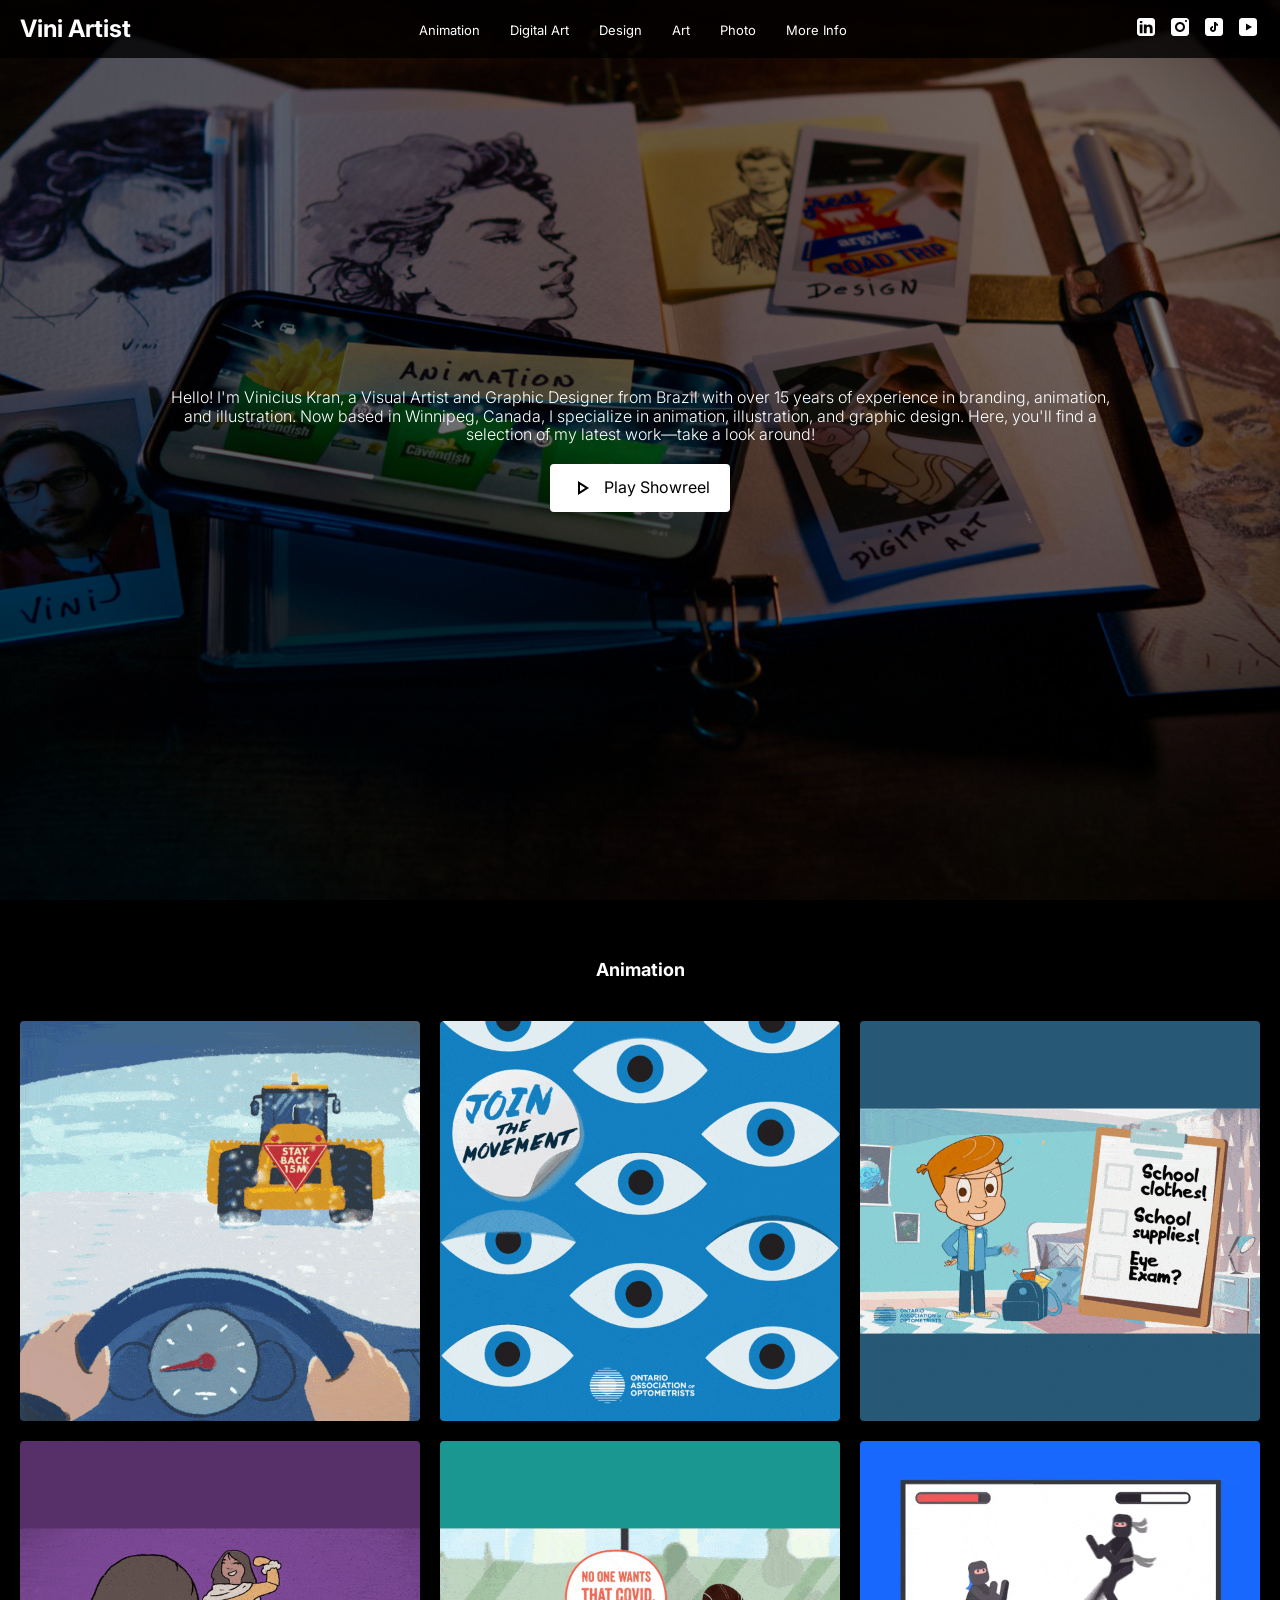
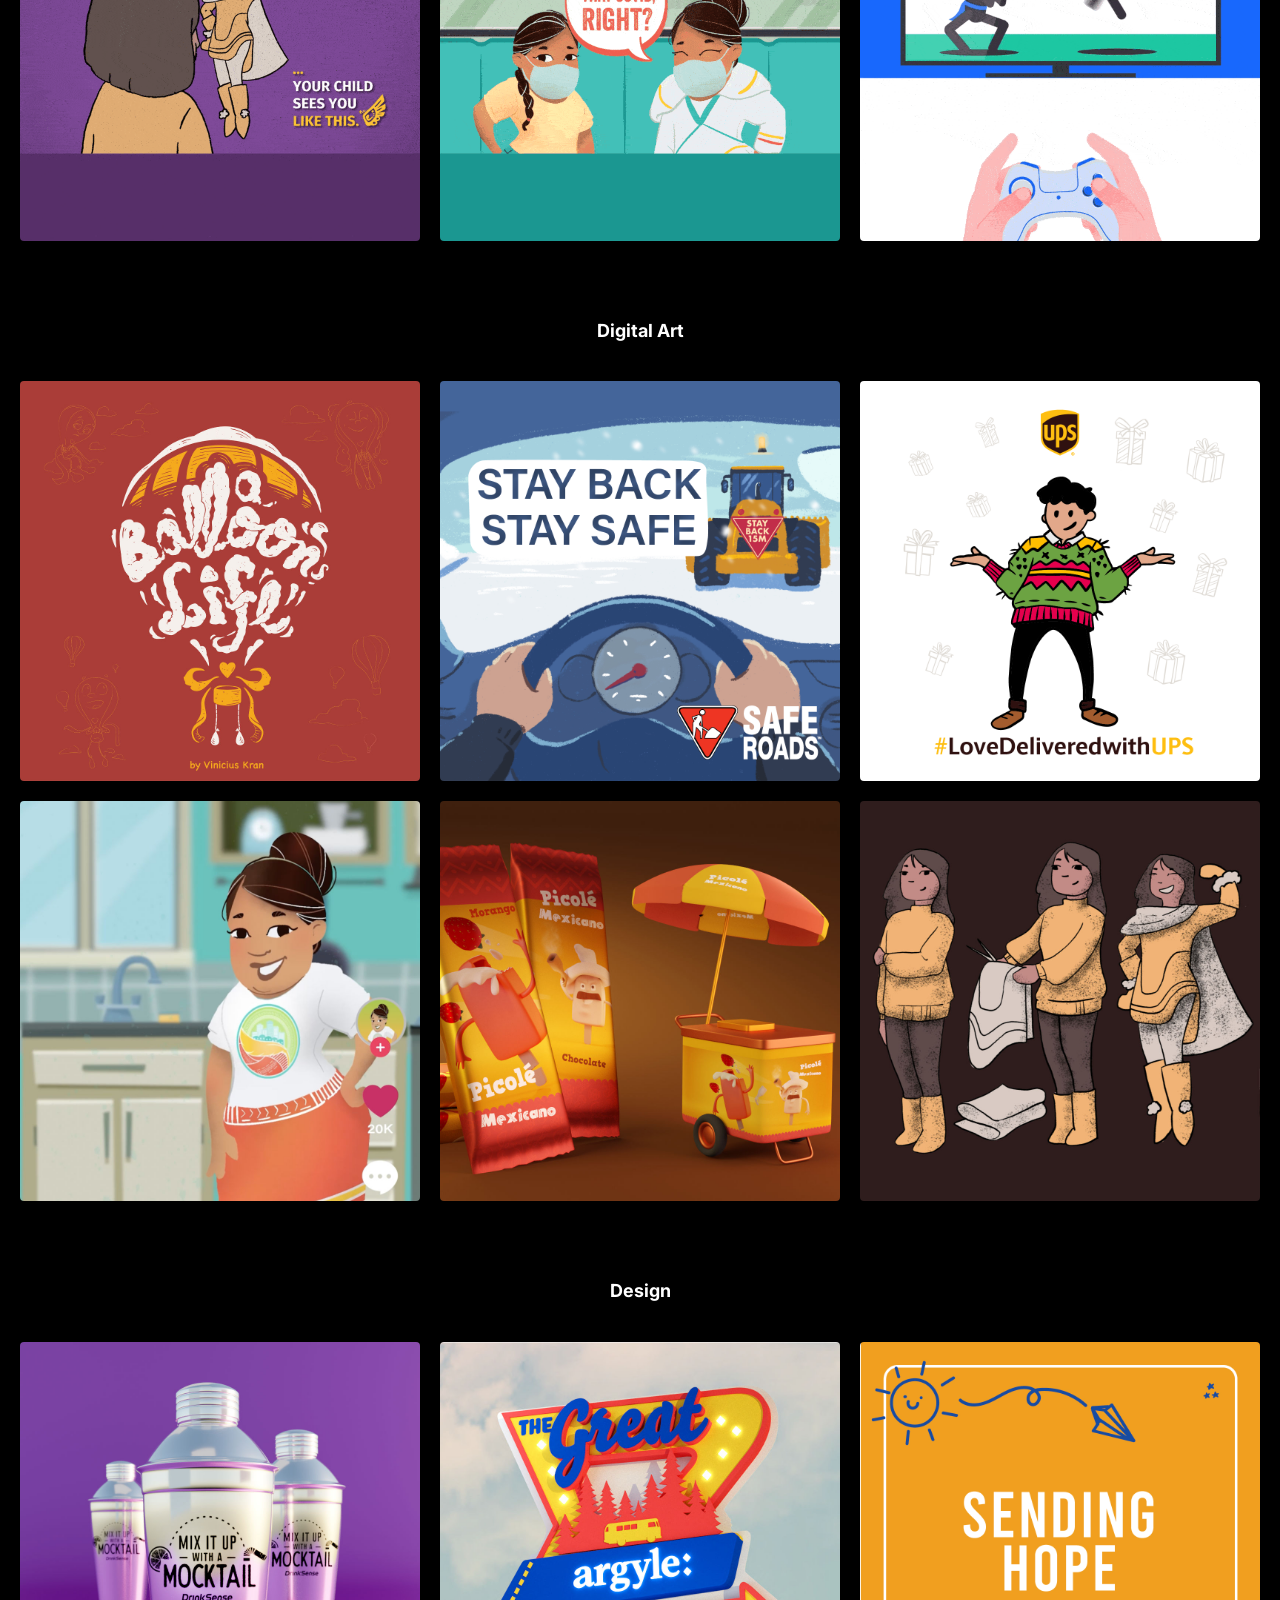
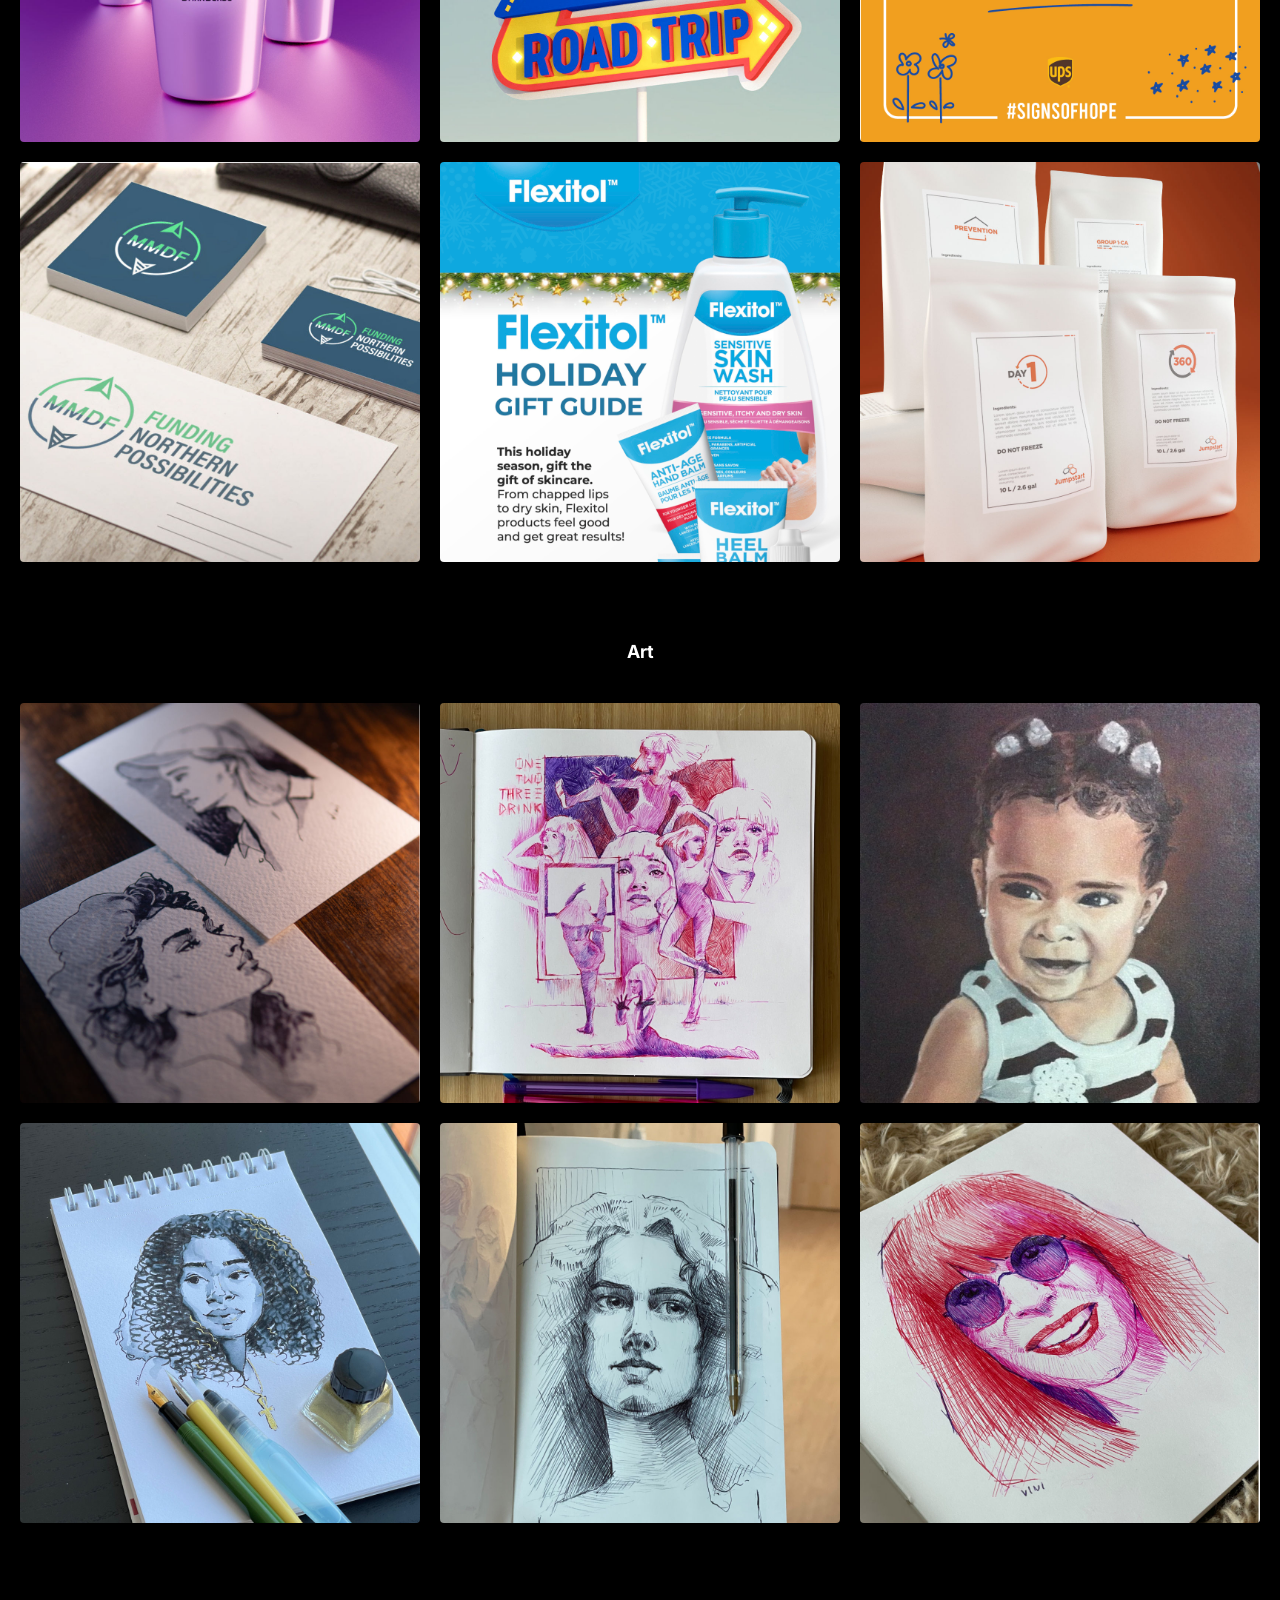
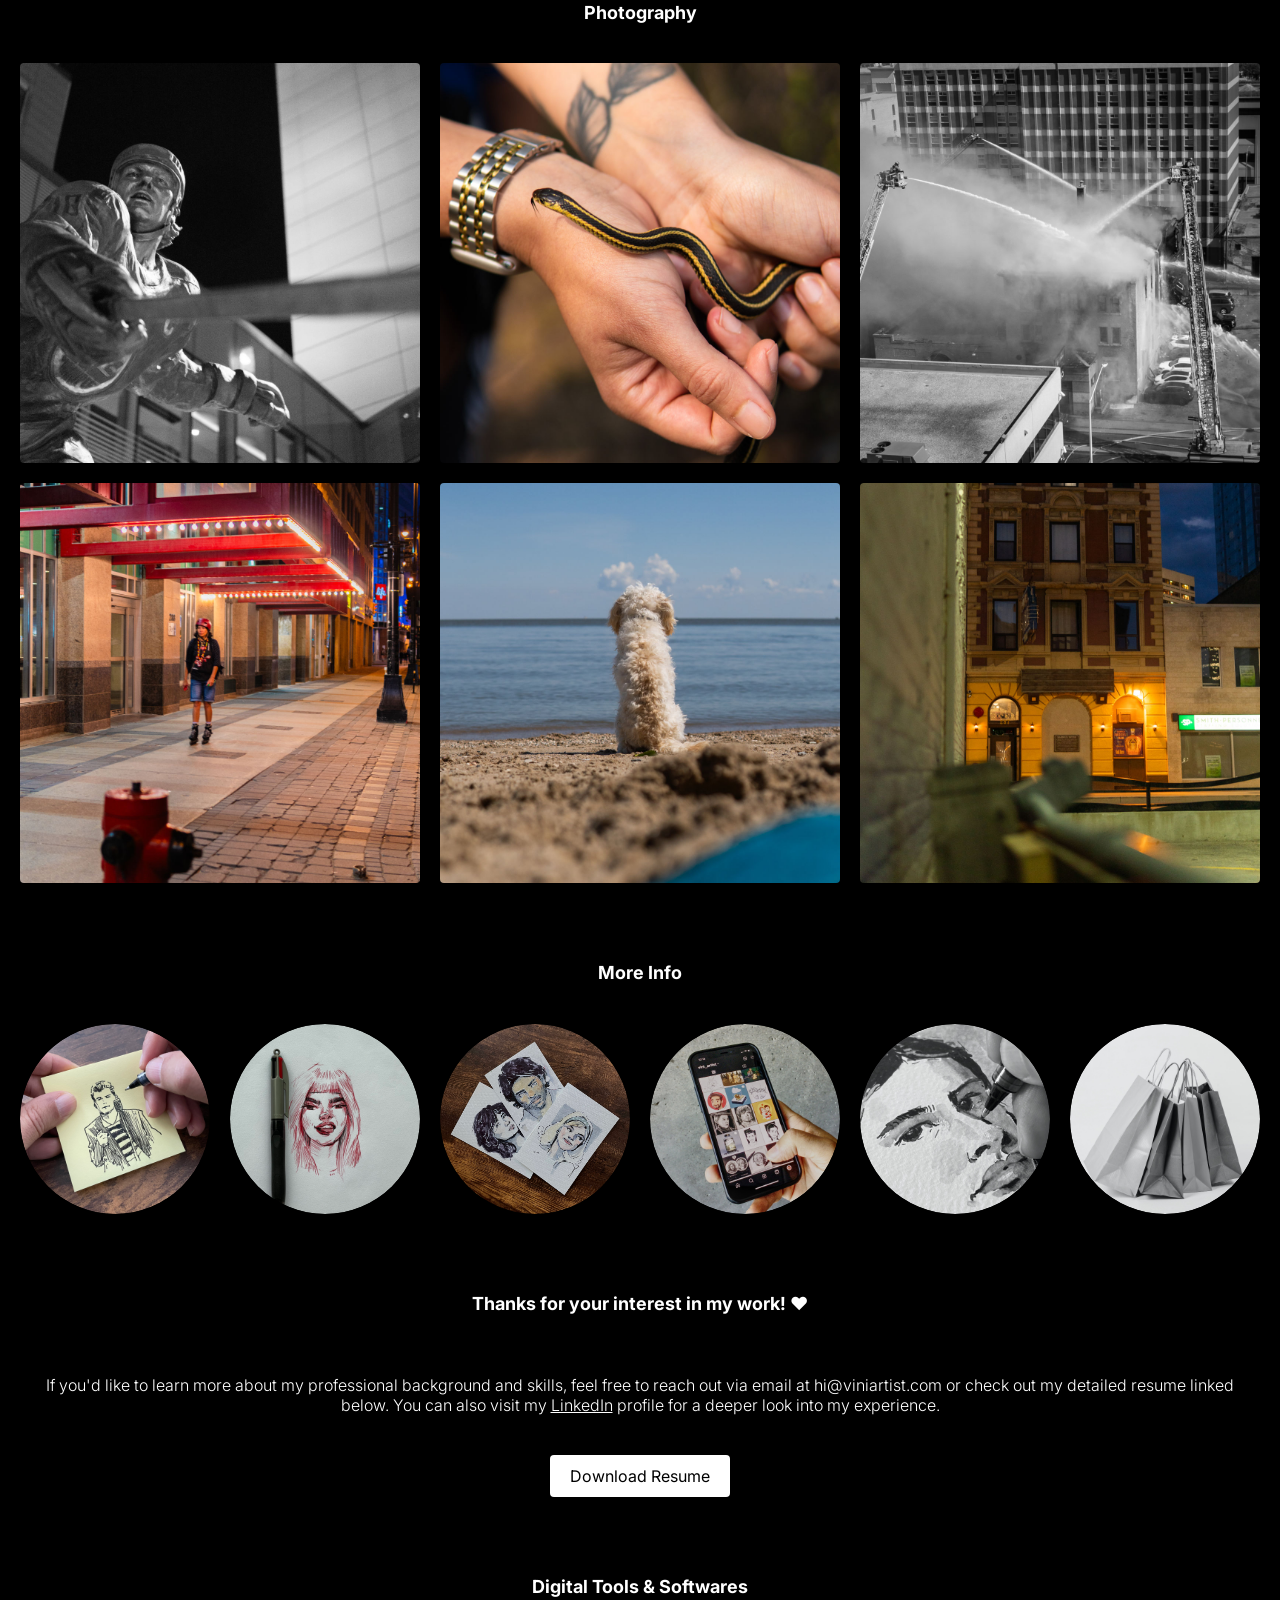
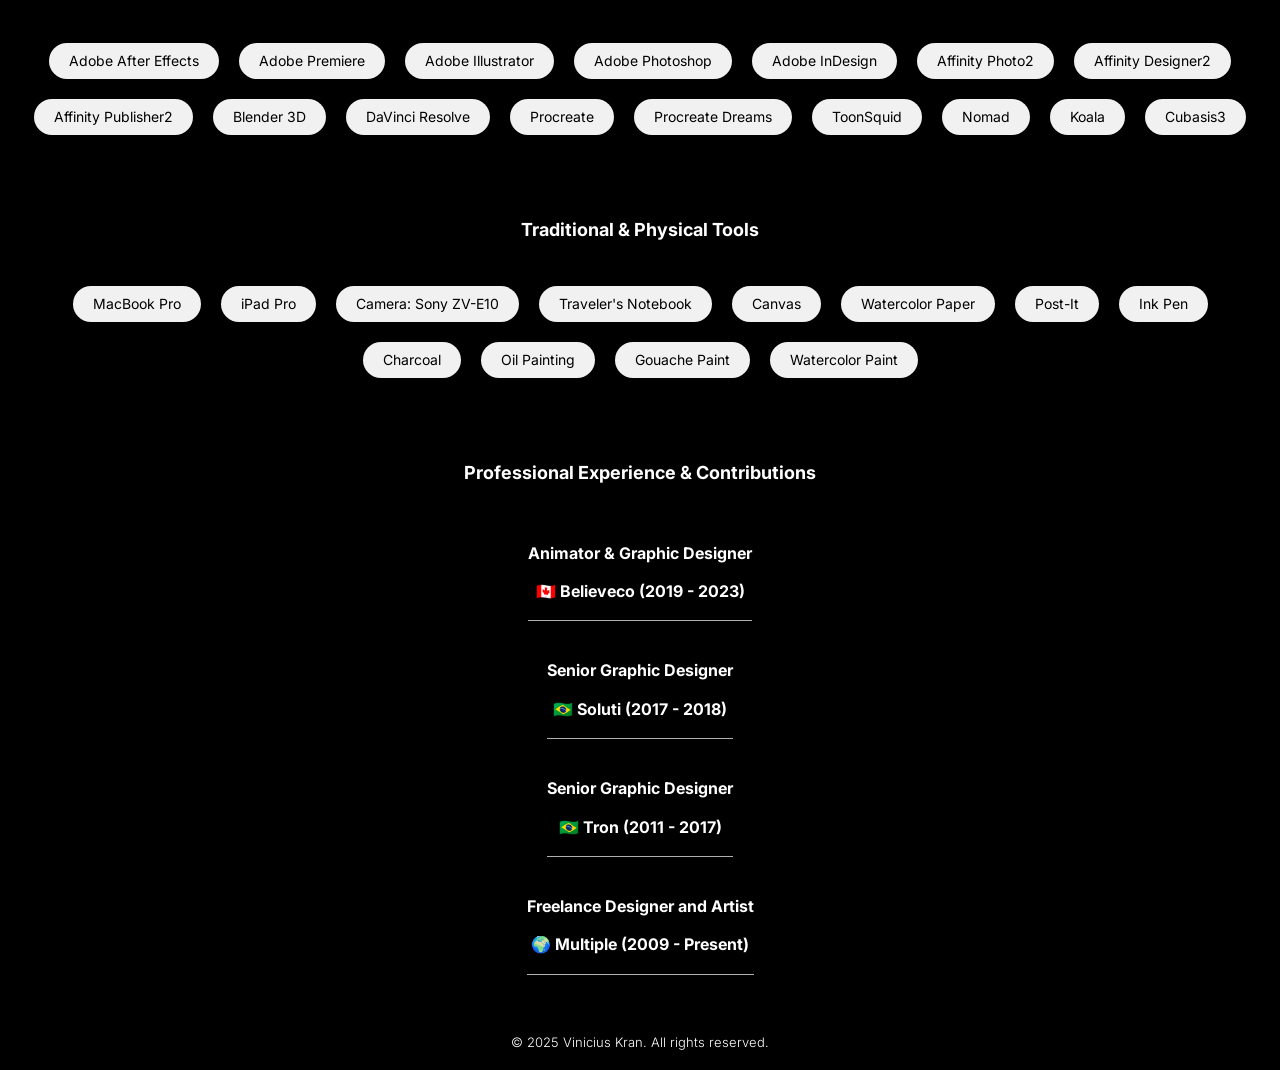
==== commit b81f7c55: "Enhance styling and layout: add modal support, improve grid responsiveness, and update navbar appear" ====
--- a/index.html
+++ b/index.html
@@ -28,14 +28,24 @@
         <ul class="nav-links">
             <li><a href="#animation">Animation</a></li>
             <li><a href="#digital-art">Digital Art</a></li>
-            <li><a href="#">Design</a></li>
-            <li><a href="#">Art</a></li>
-            <li><a href="#">About Me</a></li>
+            <li><a href="#design">Design</a></li>
+            <li><a href="#art">Art</a></li>
+            <li><a href="#photo">Photo</a></li>
+            <li><a href="#more-info">More Info</a></li>
+        </ul>    
+
+         <!-- social links -->
+          
+        <ul class="social-links">
+            <li class="social"><a href="https://ca.linkedin.com/in/viniciuskran" target="_blank"><img src="img/icons/icons8-in-48.svg" alt="Contact"></a></li>
+            <li class="social"><a href="https://www.instagram.com/vini_artist/" target="_blank"><img src="img/icons/icons8-instagram-24.svg" alt="Contact"></a></li>
+            <li class="social"><a href="https://www.tiktok.com/@vini_artist_" target="_blank"><img src="img/icons/icons8-tiktok-24.svg" alt="Contact"></a></li>
+            <li class="social"><a href="https://www.youtube.com/@vini_artist" target="_blank"><img src="img/icons/icons8-youtube-24.svg" alt="Contact"></a></li>
         </ul>
         <div class="hamburger">&#9776;</div>
     </nav>
 
-    <!-- Ana's version -->
+    <!-- Main banner / header -->
 
     <div class="banner-home">
         <div class="banner-info">
@@ -44,7 +54,7 @@
                 Hello! I'm Vinicius Kran, a Visual Artist and Graphic Designer from Brazil with over 15 years of experience in branding, animation, and illustration. Now based in Winnipeg, Canada, I specialize in animation, illustration, and graphic design. Here, you'll find a selection of my latest work—take a look around!
             </p>
 
-            <button class="cta-showheel">
+            <button class="cta-showheel" id="openModalBtn">
                 <span class="material-symbols-outlined">
                     play_arrow
                     </span>
@@ -54,6 +64,22 @@
         </div>
     </div>
 
+    <!-- Modal -->
+    <div id="videoModal" class="modal">
+        <div class="modal-content">
+            <span class="close">&times;</span>
+            <div class="video-container">
+                <iframe id="videoFrame" 
+                    src="https://player.vimeo.com/video/879183810?badge=0&amp;autopause=0&amp;player_id=0&amp;app_id=58479" 
+                    frameborder="0" 
+                    allow="autoplay; fullscreen; picture-in-picture; clipboard-write; encrypted-media" 
+                    allowfullscreen 
+                    title="2023 Animation Showreel">
+                </iframe>
+            </div>
+        </div>
+    </div>
+
 
     <section class="gallery" id="animation">
         <h2>Animation</h2>
@@ -63,34 +89,28 @@
         <div class="grid-container">
             <div class="grid-item">
                 <img src="img/animation/port5ok.gif" alt="Artwork 1">
-                <h3>Safe Roads Campaing</h3>
-                <p class="item-description">
-                    Illustration and animation work done for 
-                    <a href="https://www.instagram.com/tv/CWWSOQCFwsx/?utm_source=ig_web_copy_link&igsh=MzRlODBiNWFlZA==" target="_blank" style="text-decoration: underline;"> Safe Roads Manitoba</a> as part of their Winter 2021 campaing.
-                </p>
-            </div>
-            <div class="grid-item">
-                <img src="img/animation/port3ok.gif" alt="Artwork 3">
-                <p class="item-description">Artwork 3 description</p>
-            </div>
-            <div class="grid-item">
-                <img src="img/animation/port1ok.gif" alt="Artwork 1">
-                <p class="item-description">Artwork 1 description</p>
-            </div>
-            <div class="grid-item">
-                <img src="img/animation/port2ok.gif" alt="Artwork 2">
-                <p class="item-description">Artwork 2 description</p>
-            </div>
-            
-            <div class="grid-item">
-                <img src="img/animation/port4ok.gif" alt="Artwork 4">
-                <p class="item-description">Artwork 4 description</p>
-            </div>
-            
-            <div class="grid-item">
-                <img src="img/animation/port6ok.gif" alt="Artwork 6">
-                <p class="item-description">Artwork 6 description</p>
-            </div>
+                
+                <!-- Optional tittle and description. -->
+                
+                <!-- <h3>Project tittle</h3>
+                <p class="item-description">Lorem Ipsum dolor sit amet.</p> -->
+                
+            </div>
+            <div class="grid-item">
+                <img src="img/animation/port3ok.gif" alt="Artwork 2"> 
+            </div>
+            <div class="grid-item">
+                <img src="img/animation/port6ok.gif" alt="Artwork 3">
+            </div>
+            <div class="grid-item">
+                <img src="img/animation/port1ok.gif" alt="Artwork 4">
+            </div>
+            <div class="grid-item">
+                <img src="img/animation/port2ok.gif" alt="Artwork 5">
+            </div>
+            <div class="grid-item">
+                <img src="img/animation/port4ok.gif" alt="Artwork 6">
+            </div>            
         </div>
     </section>
 
@@ -102,48 +122,280 @@
         <div class="grid-container">
 
             <div class="grid-item">
-                <img src="img/digitalart/ballonslife.jpg" alt="Artwork 3">
-                <p class="item-description">Artwork 3 description</p>
-            </div>
-            <div class="grid-item">
-            
-                    <img src="img/digitalart/antie.jpg" alt="Artwork 1">
-                    <p class="item-description">Artwork 1 description</p>
-                
-            </div>
-            <div class="grid-item">
-                
-                    <img src="img/digitalart/picole1x1.jpg" alt="Artwork 2">
-                    <p class="item-description">Artwork 2 description</p>
-                
-            </div>
-            
-            <div class="grid-item">
-            
-                    <img src="img/digitalart/girl.jpg" alt="Artwork 4">
-                    <p class="item-description">Artwork 4 description</p>
-                
-            </div>
-            <div class="grid-item">
-            
-                    <img src="img/digitalart/ups.png" alt="Artwork 5">
-                    <p class="item-description">Artwork 5 description</p>
-                
-            </div>
-            <div class="grid-item">
-            
-                    <img src="img/digitalart/saferoadsjpg.jpg" alt="Artwork 6">
-                    <p class="item-description">Artwork 6 description</p>
-                
-            </div>
-        </div>
-    </section>
-
-    
-
-
-
-    <!-- scripts -->
+
+                <!-- Optional tittle and description. -->
+                
+                <!-- <h3>Project tittle</h3>
+                <p class="item-description">Lorem Ipsum dolor sit amet.</p> -->
+
+                <img src="img/digitalart/ballonslife.jpg" alt="Artwork 1">
+            </div>
+            <div class="grid-item">
+                <img src="img/digitalart/saferoadsjpg.jpg" alt="Artwork 2">
+            </div>
+            <div class="grid-item">
+                <img src="img/digitalart/ups.png" alt="Artwork 3">
+            </div>
+            <div class="grid-item">
+                <img src="img/digitalart/antie.jpg" alt="Artwork 4">
+            </div>
+            <div class="grid-item">
+                <img src="img/digitalart/picole1x1.jpg" alt="Artwork 5">
+            </div>
+            <div class="grid-item">
+                <img src="img/digitalart/girl.jpg" alt="Artwork 6">
+            </div>
+            
+            
+        </div>
+    </section>
+
+    <section class="gallery" id="design">
+        <h2>Design</h2>
+        <!-- <hr class="divider"> -->
+        <div class="grid-container"></div>
+
+        <div class="grid-container">
+
+            <div class="grid-item">
+
+                <!-- Optional tittle and description. -->
+                
+                <!-- <h3>Project tittle</h3>
+                <p class="item-description">Lorem Ipsum dolor sit amet.</p> -->
+
+                <img src="img/design/mix1x1.jpg" alt="Artwork 1">
+            </div>
+            <div class="grid-item">
+                <img src="img/design/great1x1.jpg" alt="Artwork 2">
+            </div>
+            <div class="grid-item">
+                <img src="img/design/upshope.jpg" alt="Artwork 3">
+            </div>
+            <div class="grid-item">
+                <img src="img/design/mmdf1x1.jpg" alt="Artwork 4">
+            </div>
+            <div class="grid-item">
+                <img src="img/design/flexitol1x1.jpg" alt="Artwork 5">
+            </div>
+            <div class="grid-item">
+                <img src="img/design/day1x1.jpg" alt="Artwork 6">
+            </div>
+            
+            
+        </div>
+    </section>
+
+    <section class="gallery" id="art">
+        <h2>Art</h2>
+        <!-- <hr class="divider"> -->
+        <div class="grid-container"></div>
+
+        <div class="grid-container">
+
+            <div class="grid-item">
+
+                <!-- Optional tittle and description. -->
+                
+                <!-- <h3>Project tittle</h3>
+                <p class="item-description">Lorem Ipsum dolor sit amet.</p> -->
+
+                <img src="img/fineart/card.jpg" alt="Artwork 1">
+            </div>
+            <div class="grid-item">
+                <img src="img/fineart/drraw.jpg" alt="Artwork 2">
+            </div>
+            <div class="grid-item">
+                <img src="img/fineart/oil.jpg" alt="Artwork 3">
+            </div>
+            <div class="grid-item">
+                <img src="img/fineart/ink.jpg" alt="Artwork 4">
+            </div>
+            <div class="grid-item">
+                <img src="img/fineart/pen.jpg" alt="Artwork 5">
+            </div>
+            <div class="grid-item">
+                <img src="img/fineart/rita.jpg" alt="Artwork 6">
+            </div>
+            
+            
+        </div>
+    </section>
+
+    <section class="gallery" id="photo">
+        <h2>Photography</h2>
+        <!-- <hr class="divider"> -->
+        <div class="grid-container"></div>
+
+        <div class="grid-container">
+
+            <div class="grid-item">
+
+                <!-- Optional tittle and description. -->
+                
+                <!-- <h3>Project tittle</h3>
+                <p class="item-description">Lorem Ipsum dolor sit amet.</p> -->
+                <img src="img/photo/player1x1.jpg" alt="Artwork 1">
+            </div>
+            <div class="grid-item">
+                <img src="img/photo/snake1x1.jpg" alt="Artwork 2">
+            </div>
+            <div class="grid-item">
+                <img src="img/photo/fire1x1.jpg" alt="Artwork 3">
+            </div>
+            <div class="grid-item">
+                <img src="img/photo/city1x1.jpg" alt="Artwork 4">
+            </div>
+            <div class="grid-item">
+                <img src="img/photo/dog1x1.jpg" alt="Artwork 5">
+            </div>
+            <div class="grid-item">
+                <img src="img/photo/hotel1x1.jpg" alt="Artwork 6">
+            </div>
+            
+            
+        </div>
+    </section>
+
+        <section class="more-info-section" id="more-info">
+            <h2>More Info</h2>
+            <div class="responsive-grid-container">
+                <div class="responsive-grid-item">
+                    <img src="img/projects/post.jpg" alt="Twitter" class="rounded-image">
+                    <div class="overlay"></div>
+                    <a href="https://twitter.com/vini_artist" target="_blank">
+                        <div class="hover-text">Post-it Doodling <span id="sub">Twitter / X</span></div>
+                    </a>
+                </div>
+                <div class="responsive-grid-item">
+                    <img src="img/projects/pens.jpg" alt="Tiktok" class="rounded-image">
+                    <div class="overlay"></div>
+                    <a href="https://www.tiktok.com/@vini_artist_" target="_blank">
+                    <div class="hover-text">Sketchbook Drawing <span id="sub">TikTok</span></div>
+                    </a>
+                </div>
+                <div class="responsive-grid-item">
+                    <img src="img/projects/club.jpg" alt="YouTube" class="rounded-image">
+                    <div class="overlay"></div>
+                    <a href="https://www.youtube.com/@vini_artist" target="_blank">
+                    <div class="hover-text">Nigh drawing club <span id="sub">YouTube</span></div>
+                    </a>
+                </div>
+                <div class="responsive-grid-item">
+                    <img src="img/projects/instagram.jpg" alt="Instagram" class="rounded-image">
+                    <div class="overlay"></div>
+                    <a href="https://www.instagram.com/vini_artist/" target="_blank">
+                    <div class="hover-text">Instagram <span id="sub">Headquarters</span></div>
+                    </a>
+                </div>
+                <div class="responsive-grid-item">
+                    <img src="img/projects/class.jpg" alt="Responsive Image 5" class="rounded-image">
+                    <div class="overlay"></div>
+                    <a href="#" target="_blank">
+                    <div class="hover-text">Drawing Classes <span id="sub">Coming Soon</span></div>
+                    </a>
+                </div>
+                <div class="responsive-grid-item">
+                    <img src="img/projects/shop.jpg" alt="Responsive Image 6" class="rounded-image">
+                    <div class="overlay"></div>
+                    <a href="#" target="_blank">
+                    <div class="hover-text">Store <span id="sub">Coming Soon</span></div>
+                    </a>
+                </div>
+            </div>
+        </section>
+
+        <!-- Repeat for other items -->
+
+    <section class="more-info" id="">
+        <h2>Thanks for your interest in my work! ❤️</h2>
+            <p class="contact">
+                If you'd like to learn more about my professional background and skills, feel free to reach out via email at 
+                <a href="mailto:hi@viniartist.com" target="_blank">hi@viniartist.com</a> or check out my detailed resume linked below.  
+                You can also visit my <a style="text-decoration: underline;" href="https://ca.linkedin.com/in/viniciuskran" target="_blank">LinkedIn</a> profile for a deeper look into my experience.
+             </p>
+
+
+        <button class="cta-resume">
+            <a href="img/ViniciusKran_Resume.pdf" target="_blank">Download Resume</a>
+        </button>
+    </section>
+
+<!-- Skills & Tools -->
+
+    <section class="chips-section">
+        <h2>Digital Tools & Softwares</h2>
+        <div class="chips-container">
+            <div class="chip">Adobe After Effects</div>
+            <div class="chip">Adobe Premiere</div>
+            <div class="chip">Adobe Illustrator</div>
+            <div class="chip">Adobe Photoshop</div>
+            <div class="chip">Adobe InDesign</div>
+            <div class="chip">Affinity Photo2</div>
+            <div class="chip">Affinity Designer2</div>
+            <div class="chip">Affinity Publisher2</div>
+            <div class="chip">Blender 3D</div>
+            <div class="chip">DaVinci Resolve</div>
+            <div class="chip">Procreate</div>
+            <div class="chip">Procreate Dreams</div>
+            <div class="chip">ToonSquid</div>
+            <div class="chip">Nomad</div>
+            <div class="chip">Koala</div>
+            <div class="chip">Cubasis3</div>
+        </div>
+    </section>
+
+    <section class="chips-section">
+        <h2>Traditional & Physical Tools</h2>
+        <div class="chips-container">
+            <div class="chip">MacBook Pro</div>
+            <div class="chip">iPad Pro</div>
+            <div class="chip">Camera: Sony ZV-E10</div>
+            <div class="chip">Traveler's Notebook</div>
+            <div class="chip">Canvas</div>
+            <div class="chip">Watercolor Paper</div>
+            <div class="chip">Post-It</div>
+            <div class="chip">Ink Pen</div>
+            <div class="chip">Charcoal</div>
+            <div class="chip">Oil Painting</div>
+            <div class="chip">Gouache Paint</div>
+            <div class="chip">Watercolor Paint</div>
+            
+        </div>
+    </section>
+
+    <section class="more-info">
+        <h2>Professional Experience & Contributions</h2>
+        <div class="info-item">
+            <h3>Animator & Graphic Designer</h3>
+            <h4>🇨🇦 Believeco (2019 - 2023)</h4>
+            <hr class="divider">
+        </div>
+        <div class="info-item">
+            <h3>Senior Graphic Designer</h3>
+            <h4>🇧🇷 Soluti (2017 - 2018)</h4>
+            <hr class="divider">
+        </div>
+        <div class="info-item">
+            <h3>Senior Graphic Designer</h3>
+            <h4>🇧🇷 Tron (2011 - 2017)</h4>
+            <hr class="divider">
+        </div>
+        <div class="info-item">
+            <h3>Freelance Designer and Artist</h3>
+            <h4>🌍 Multiple (2009 - Present)</h4>
+            <hr class="divider">
+        </div>
+    </section>
+
+
+<!-- Footer -->
+
+    <footer class="footer">
+        <p>&copy; 2025 Vinicius Kran. All rights reserved.</p>
+    </footer>
+
+<!-- scripts -->
   
     <script src="js/scripts.js"></script>
     <script src="js/lightbox-plus-jquery.min.js"></script>
@@ -172,15 +424,6 @@
     </script>
 
     <script>
-        const topLink = document.querySelector('.top-link');
-
-        window.onscroll = function() {
-            if (window.scrollY > 300) {
-                topLink.style.display = 'block';
-            } else {
-                topLink.style.display = 'block';
-            }
-
             topLink.addEventListener("click", function (event) {
                 event.preventDefault();
                 window.scrollTo({
@@ -188,9 +431,37 @@
                     behavior: "smooth"
                 });
             })
-        };
     </script>
 
+    <!-- Video modal script -->
+
+    <script>
+        const modal = document.getElementById("videoModal");
+        const openModalBtn = document.getElementById("openModalBtn");
+        const closeModalBtn = document.querySelector(".close");
+        const videoFrame = document.getElementById("videoFrame");
+
+        openModalBtn.addEventListener("click", () => {
+            modal.style.display = "flex";
+        });
+
+        closeModalBtn.addEventListener("click", () => {
+            modal.style.display = "none";
+            stopVideo();
+        });
+
+        window.addEventListener("click", (e) => {
+            if (e.target === modal) {
+                modal.style.display = "none";
+                stopVideo();
+            }
+        });
+
+        function stopVideo() {
+            videoFrame.src = videoFrame.src; // Reset src to stop video playback
+        }
+    </script>
+
 </body>
 
 </html>
--- a/css/style.css
+++ b/css/style.css
@@ -31,6 +31,8 @@
   margin-top: 20px;
   margin-bottom: 20px;
   font-size:large;
+  padding-top: 20px;
+  padding-bottom: 20px;
 }
 
 h3 {
@@ -41,11 +43,16 @@
   font-size: medium;
 }
 
+h4 {
+  color: white;
+  text-align: center;
+  font-size: medium;
+}
+
 p {
   font-size: medium;
   color: white;
   text-align: center;
-  margin-top: 20px;
   font-weight: 300;
 }
 
@@ -65,7 +72,7 @@
   position: fixed;
   top: 0;
   width: 100%;
-  background-color: rgba(0, 0, 0, 0.5);
+  background-color: rgba(0, 0, 0, 0.8);
 }
 
 .navbar .logo {
@@ -92,7 +99,24 @@
 }
 
 .nav-links a:hover {
-  color: #f4a261;
+  color: #90D0FF;
+  font-weight: 700;
+  box-shadow: 0px 4px 8px rgba(0, 0, 0, 0.5);
+}
+
+li img {
+  width: 24px;
+  height: 24px;
+}
+
+li img:hover {
+  box-shadow: 0px 4px 8px rgba(0, 0, 0, 0.5);
+}
+
+.social-links {
+  list-style: none;
+  display: flex;
+  gap: 10px;
 }
 
 .hamburger {
@@ -198,10 +222,75 @@
   border: 0px;
 }
 
+/* Modal Video */
+
+.modal {
+  display: none;
+  position: fixed;
+  z-index: 1000;
+  left: 0;
+  top: 0;
+  width: 100%;
+  height: 100%;
+  background-color: rgba(0, 0, 0, 0.8);
+  justify-content: center;
+  align-items: center;
+}
+
+.modal-content {
+  background: #000;
+  padding: 20px;
+  border-radius: 8px;
+  position: relative;
+  width: 80%;
+  max-width: 900px;
+}
+
+.close {
+  position: absolute;
+  border-radius: 50%;
+  top: 1px;
+  right: 1px;
+  font-size: 24px;
+  color: #fff;
+  cursor: pointer;
+  z-index: 9999;
+}
+
+.video-container {
+  position: relative;
+  padding-bottom: 56.25%; /* Aspect Ratio 16:9 */
+  height: 0;
+  overflow: hidden;
+  max-width: 100%;
+}
+
+.video-container iframe {
+  position: absolute;
+  top: 0;
+  left: 0;
+  width: 100%;
+  height: 100%;
+}
+
 /* galery */
 
 section {
  scroll-margin-top: 40px;
+}
+
+.secondary-button {
+  padding: 12px;
+  border: 1px solid #CCC;
+  color: #CCC;
+  background: transparent;
+  border-radius: 4px;
+  cursor: pointer;
+}
+
+.cta-secondary {
+  text-align: center;
+  position: relative;
 }
 
 .divider {
@@ -224,6 +313,9 @@
 .grid-item {
   width: 100%;
   height: auto;
+  position:relative;
+  width: auto;
+  border-radius: 4px;
 }
 
 .grid-item img {
@@ -231,10 +323,245 @@
   height: auto;
   display: block;
   border-radius: 4px;
-}
+  transition: transform 0.2s ease-in-out;
+}
+
+.grid-item:hover img {
+  transform: scale(1.05);
+}
+
+.grid-item:hover .overlay-text {
+  opacity: 1;
+}
+
+.grid-item:hover::after {
+  background: rgba(0, 0, 0, 0.8);
+  transform: scale(1.05);
+}
+
 
 .item-description {
   font-size: small;
   color: #f1f1f1;
   line-height: normal;
+}
+
+/* More Info */
+
+.more-info-section {
+  padding: 20px;
+  text-align: center;
+  scroll-margin-top: 40px;
+  padding: 20px;
+  border: 20px;
+  display: flex;
+  flex-direction: column;
+  align-items: center;
+  text-align: center;
+}
+
+.responsive-grid-container {
+  display: grid;
+  grid-template-columns: repeat(auto-fit, minmax(150px, 1fr));
+  gap: 20px;
+}
+
+.responsive-grid-item {
+  position: relative;
+  overflow: hidden;
+  border-radius: 50%;
+}
+
+.responsive-grid-item img {
+  width: 100%;
+  height: auto;
+  display: block;
+  border-radius: 50%;
+  transition: transform 0.2s ease-in-out;
+}
+
+.responsive-grid-item:hover img {
+  transform: scale(1.05);
+}
+
+.responsive-grid-item .hover-text {
+  opacity: 0;
+  position: absolute;
+  top: 50%;
+  left: 50%;
+  transform: translate(-50%, -50%);
+  transition: opacity 0.5s;
+  color: white;
+  font-size: 20px;
+  font-weight: 700;
+  z-index: 2;
+}
+
+.responsive-grid-item:hover .hover-text {
+  opacity: 1;
+}
+
+.responsive-grid-item .overlay {
+  position: absolute;
+  top: 0;
+  left: 0;
+  width: 100%;
+  height: 100%;
+  background: rgba(0, 0, 0, 0.5);
+  opacity: 0;
+  transition: opacity 0.5s;
+  z-index: 1;
+}
+
+.responsive-grid-item:hover .overlay {
+  opacity: 1;
+}
+
+.rounded-image {
+  width: 100%;
+  height: auto;
+  display: block;
+  border-radius: 50%;
+  transition: transform 0.2s ease-in-out;
+}
+
+.rounded-image:hover {
+  transform: scale(1.05);
+  transition: transform 0.2s ease-in-out;
+  cursor: pointer;
+}
+
+.more-info {
+  scroll-margin-top: 40px;
+  padding: 20px;
+  border: 20px;
+  display: flex;
+  flex-direction: column;
+  align-items: center;
+  text-align: center;
+}
+
+.hover-text {
+  opacity: 0;
+  position: absolute;
+  top: 50%;
+  left: 50%;
+  transform: translate(-50%, -50%);
+  transition: 0.5s;
+  color: white;
+  font-size: small;
+  font-weight: 700;
+}
+
+.hover-text:hover {
+  cursor: pointer;
+}
+
+#sub {
+  color: white;
+  font-size: x-small;
+  font-weight: 300;
+  text-transform: uppercase;
+}
+
+
+
+.cta-resume {
+  display: flex;
+  justify-content: center;
+  align-items: center;
+  margin-top: 20px;
+  background: white;
+  padding: 12px 20px;
+  border-radius: 4px;
+  gap: 10px; /* Add spacing between elements */
+  cursor: pointer;
+}
+
+.cta-resume a {
+  color: black;
+}
+
+.info-columns {
+  display: flex;
+  flex-wrap: wrap;
+  gap: 20px;
+  border: 20px;
+}
+.column {
+  flex: 1;
+  min-width: 200px;
+}
+.column h3 {
+  margin-bottom: 10px;
+}
+.column ul {
+  list-style-type: none;
+  padding: 0;
+}
+.column ul li {
+  margin-bottom: 5px;
+}
+
+.skills-list {
+  color: white;
+  font-size: small;
+}
+
+.work-list-company {
+  font-size: small;
+  font-weight: 700;
+  padding-bottom: 12px;
+}
+
+.work-list-role {
+  font-size: small;
+  font-weight: 300;
+}
+
+/* Skills section */
+
+.chips-section {
+  padding: 20px;
+  text-align: center;
+}
+
+.chips-container {
+  display: flex;
+  flex-wrap: wrap;
+  justify-content: center;
+  gap: 10px;
+}
+
+.chip {
+  background-color: #f1f1f1;
+  border-radius: 25px;
+  padding: 10px 20px;
+  font-size: 14px;
+  margin: 5px;
+  box-shadow: 0 2px 5px rgba(0, 0, 0, 0.1);
+  
+}
+
+.chip:hover {
+  background-color: #e0e0e0;
+  transform: scale(1.05);
+  transition: 0.3s;
+  cursor: pointer;
+}
+
+.contact {
+  padding: 20px;
+  text-align: center;
+  line-height: normal;
+}
+
+/* footer */
+
+footer {
+  padding: 20px;
+}
+
+footer p {
+  font-size: small;
 }
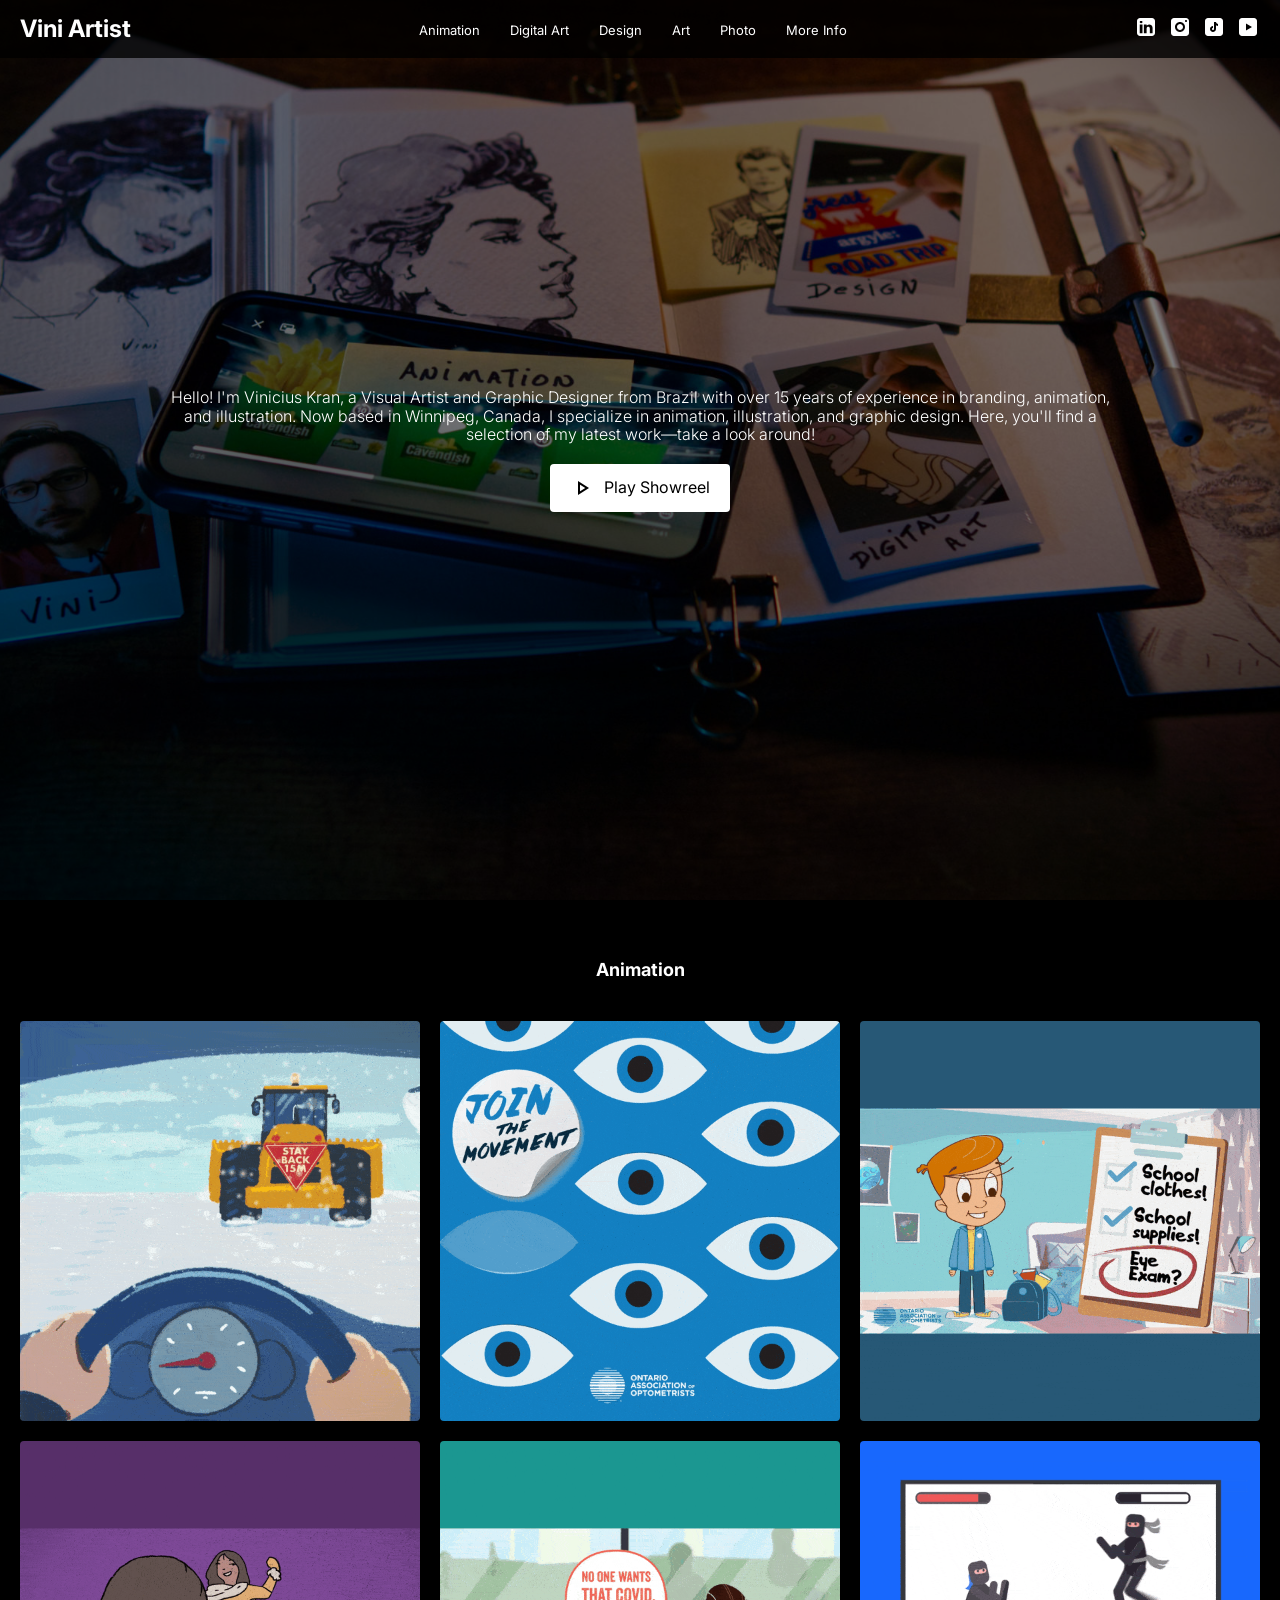
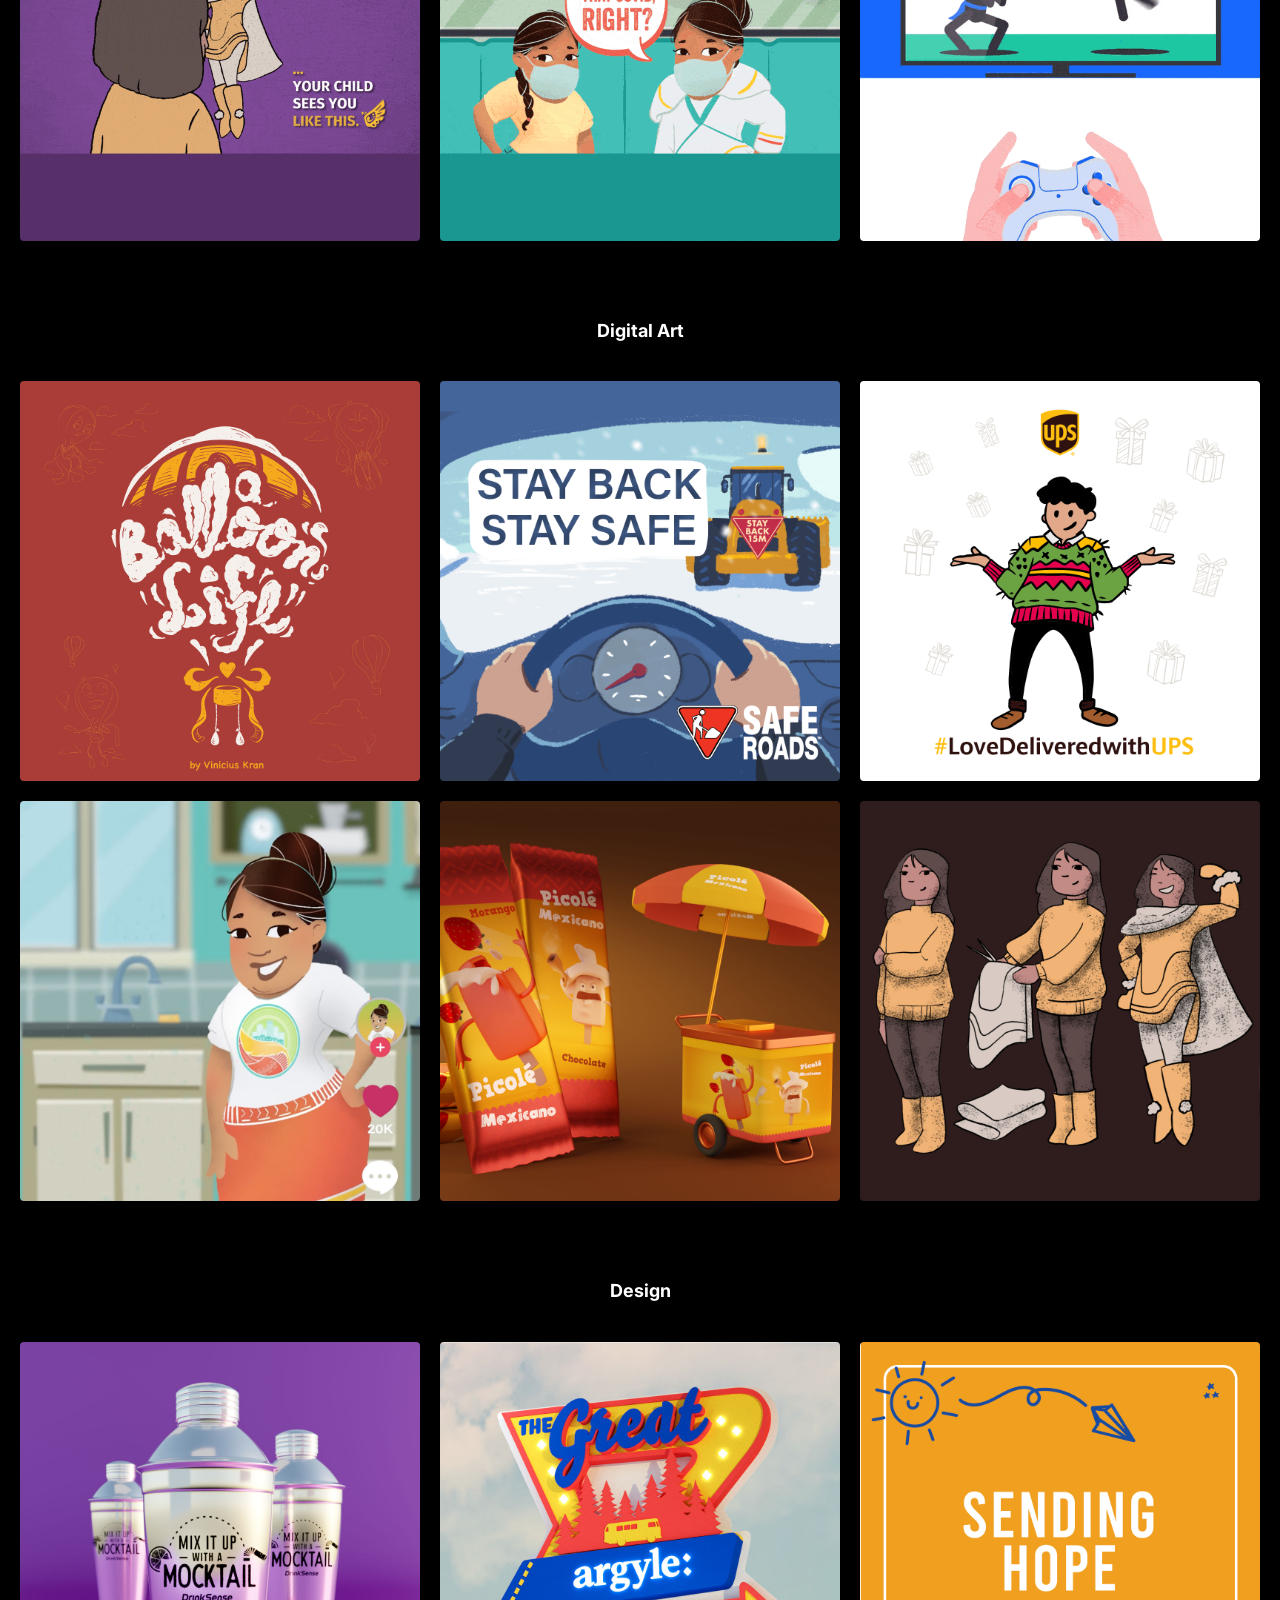
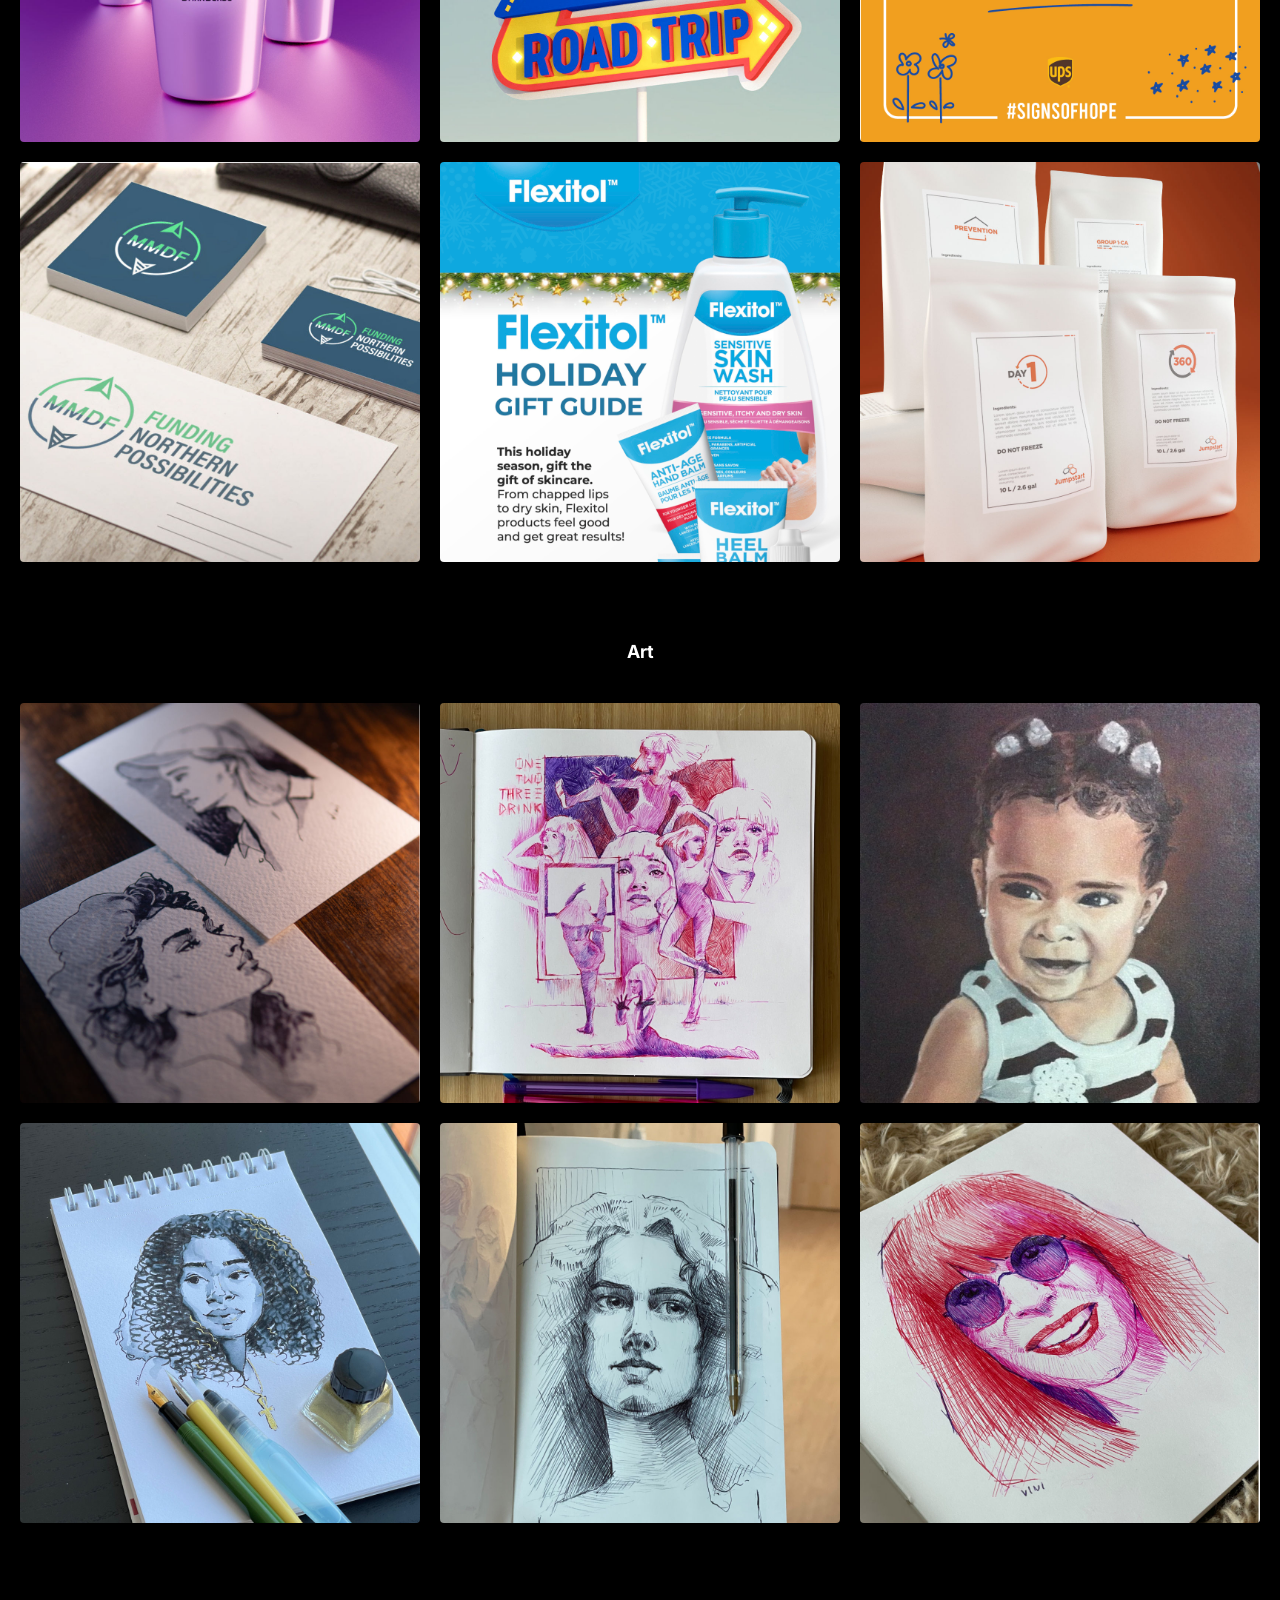
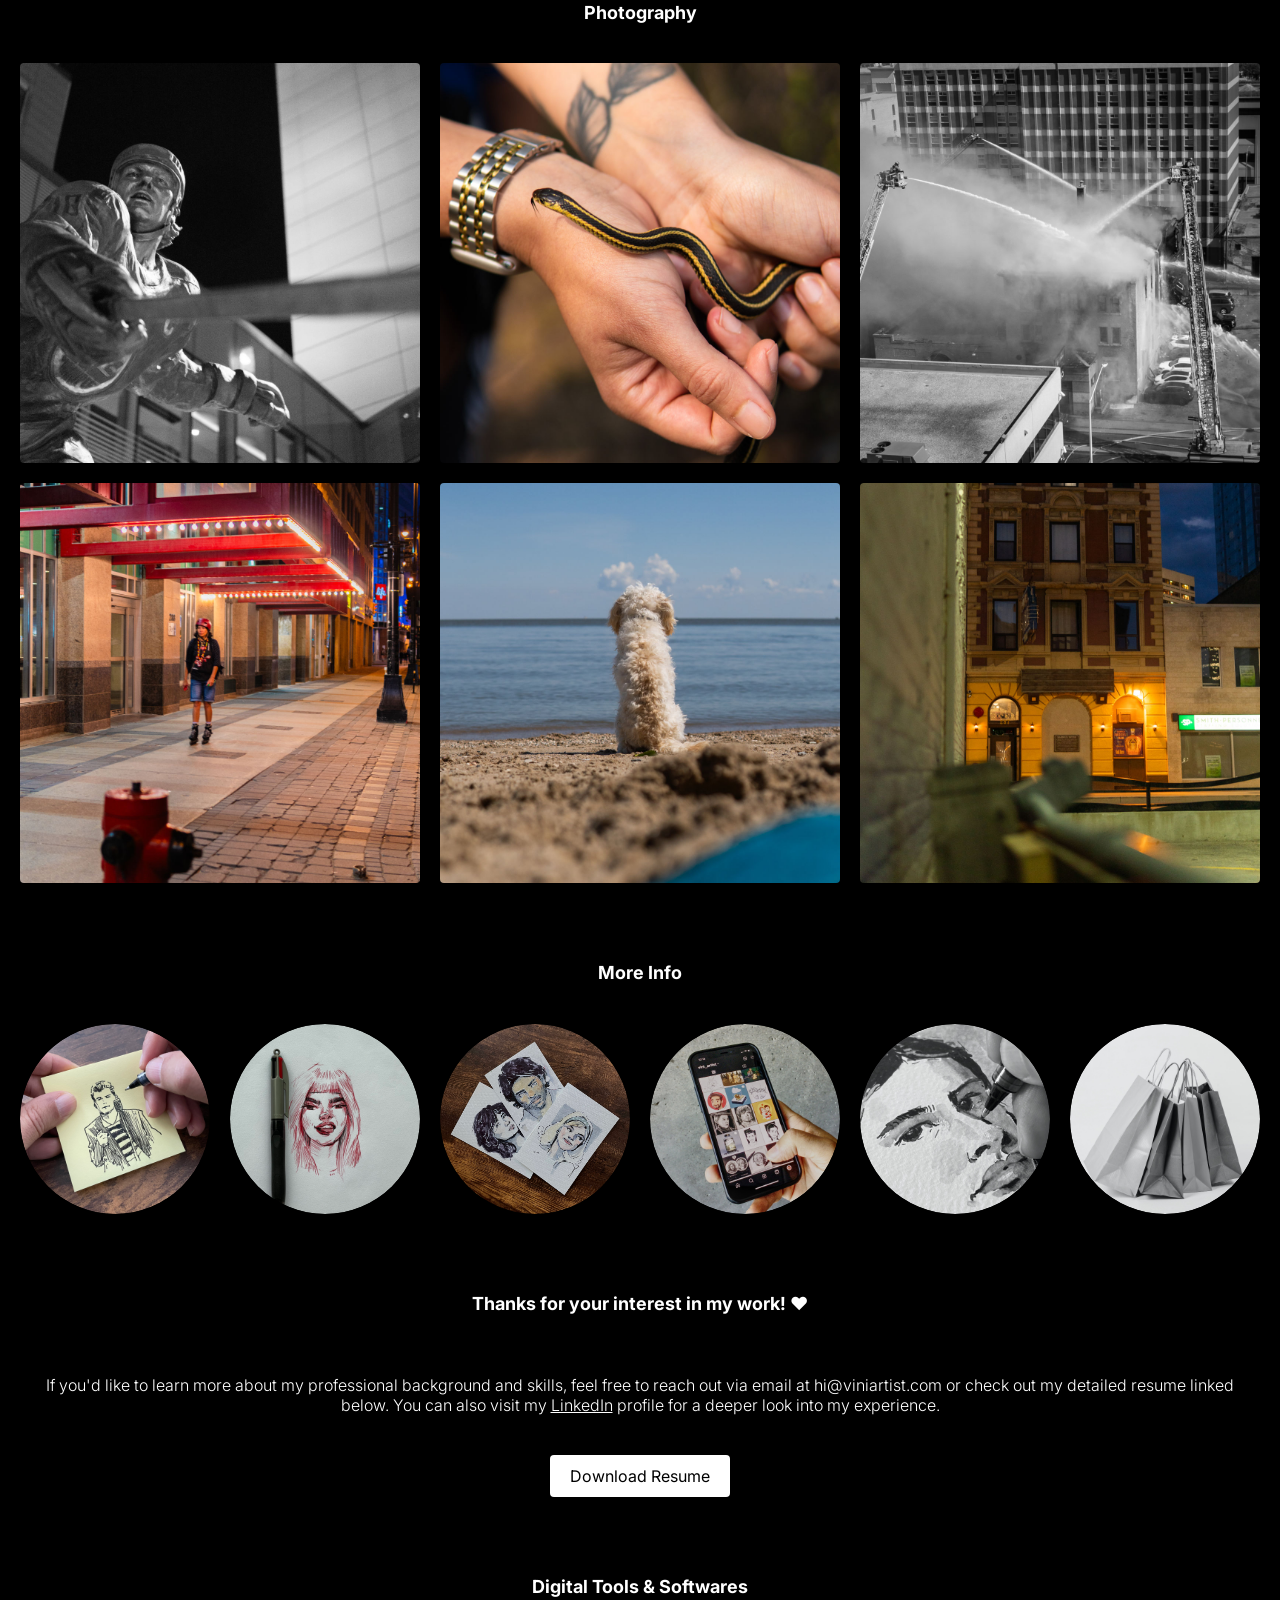
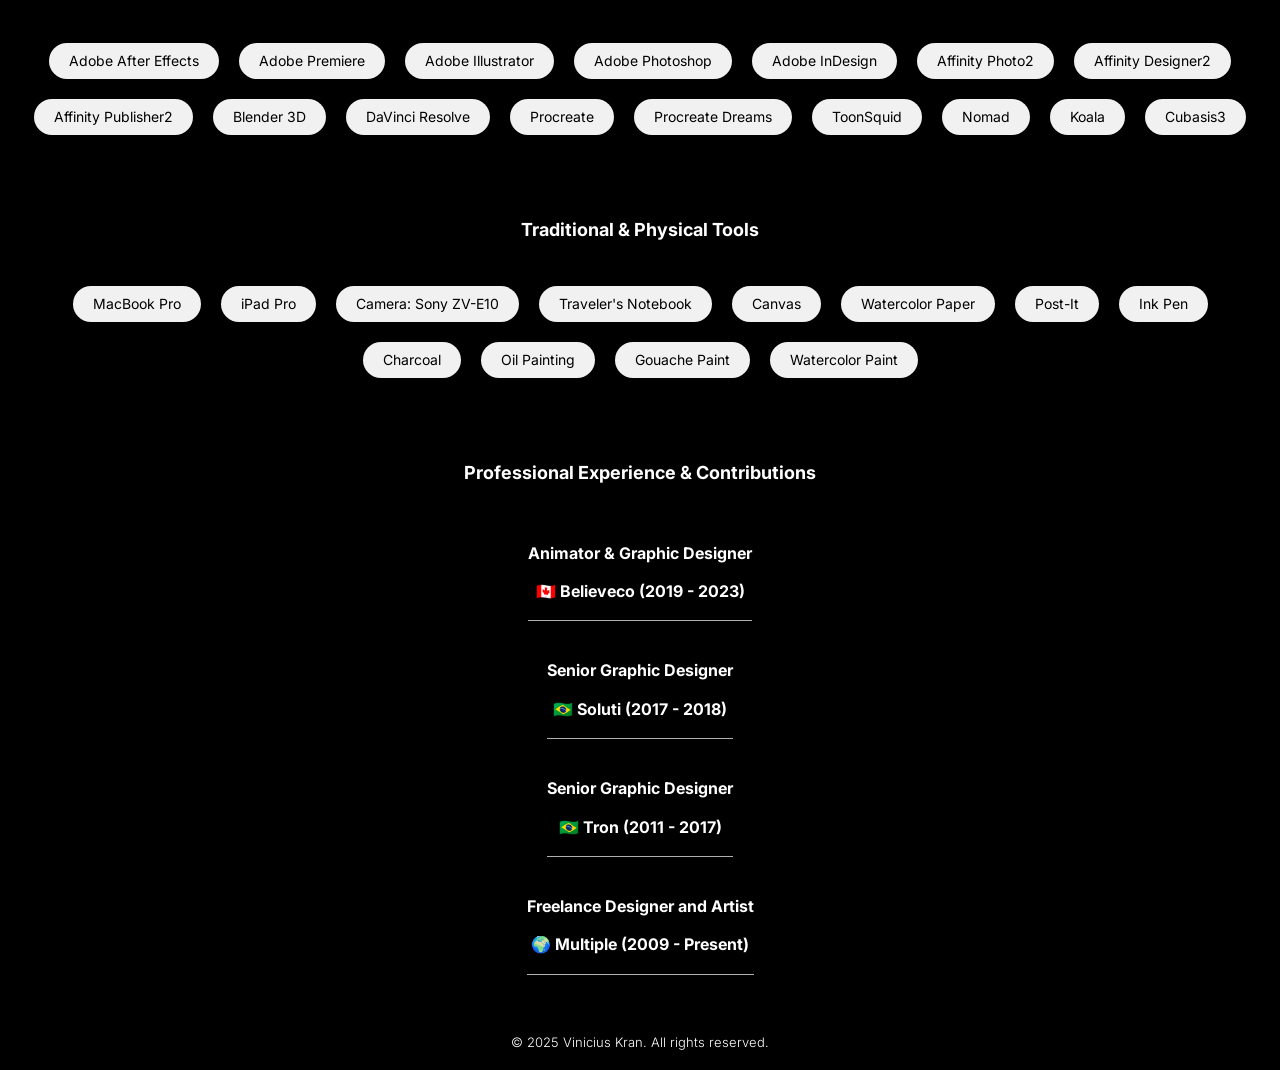
==== commit 1c89359d: "Resume link updated I've noticed one link was broken. Fixed!" ====
--- a/index.html
+++ b/index.html
@@ -317,7 +317,7 @@
 
 
         <button class="cta-resume">
-            <a href="img/ViniciusKran_Resume.pdf" target="_blank">Download Resume</a>
+            <a href="https://viniartist.com/img/vinicius_kran_resume_v.pdf" target="_blank">Download Resume</a>
         </button>
     </section>
 
@@ -464,4 +464,4 @@
 
 </body>
 
-</html>+</html>
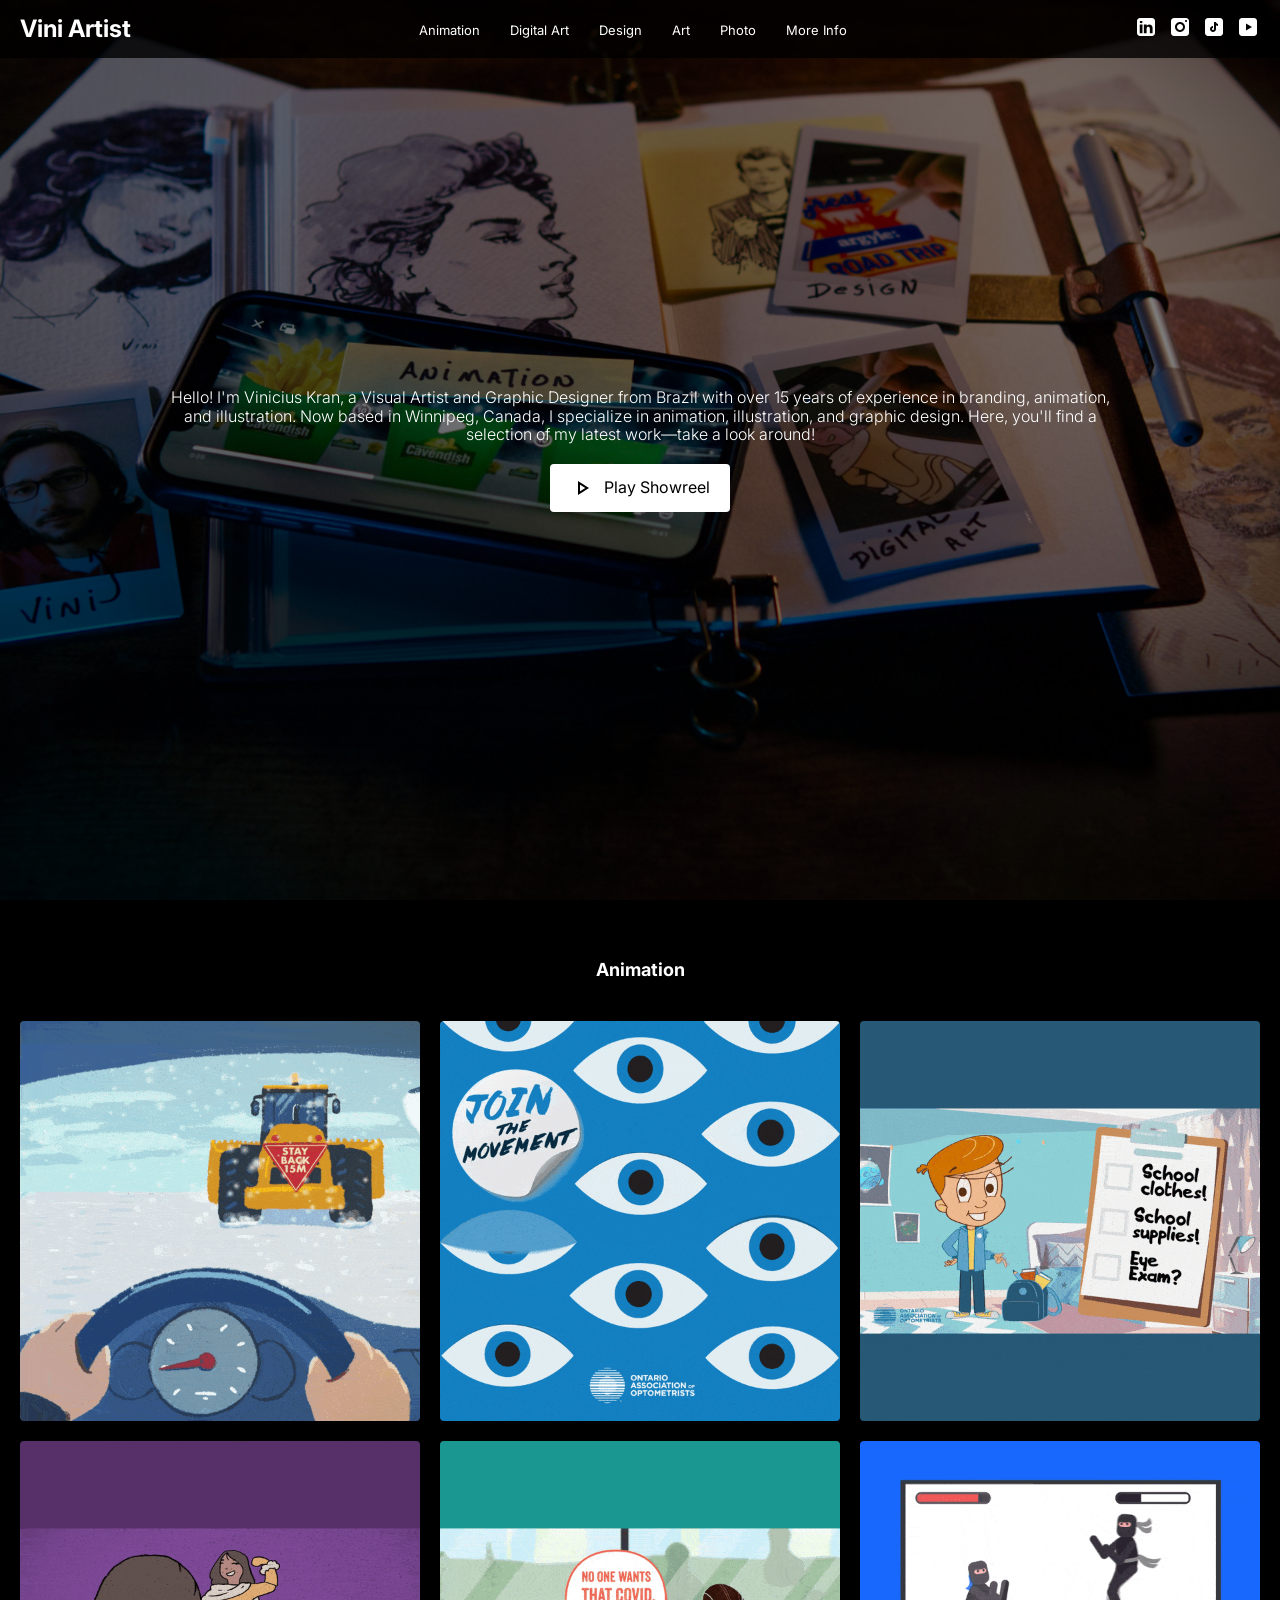
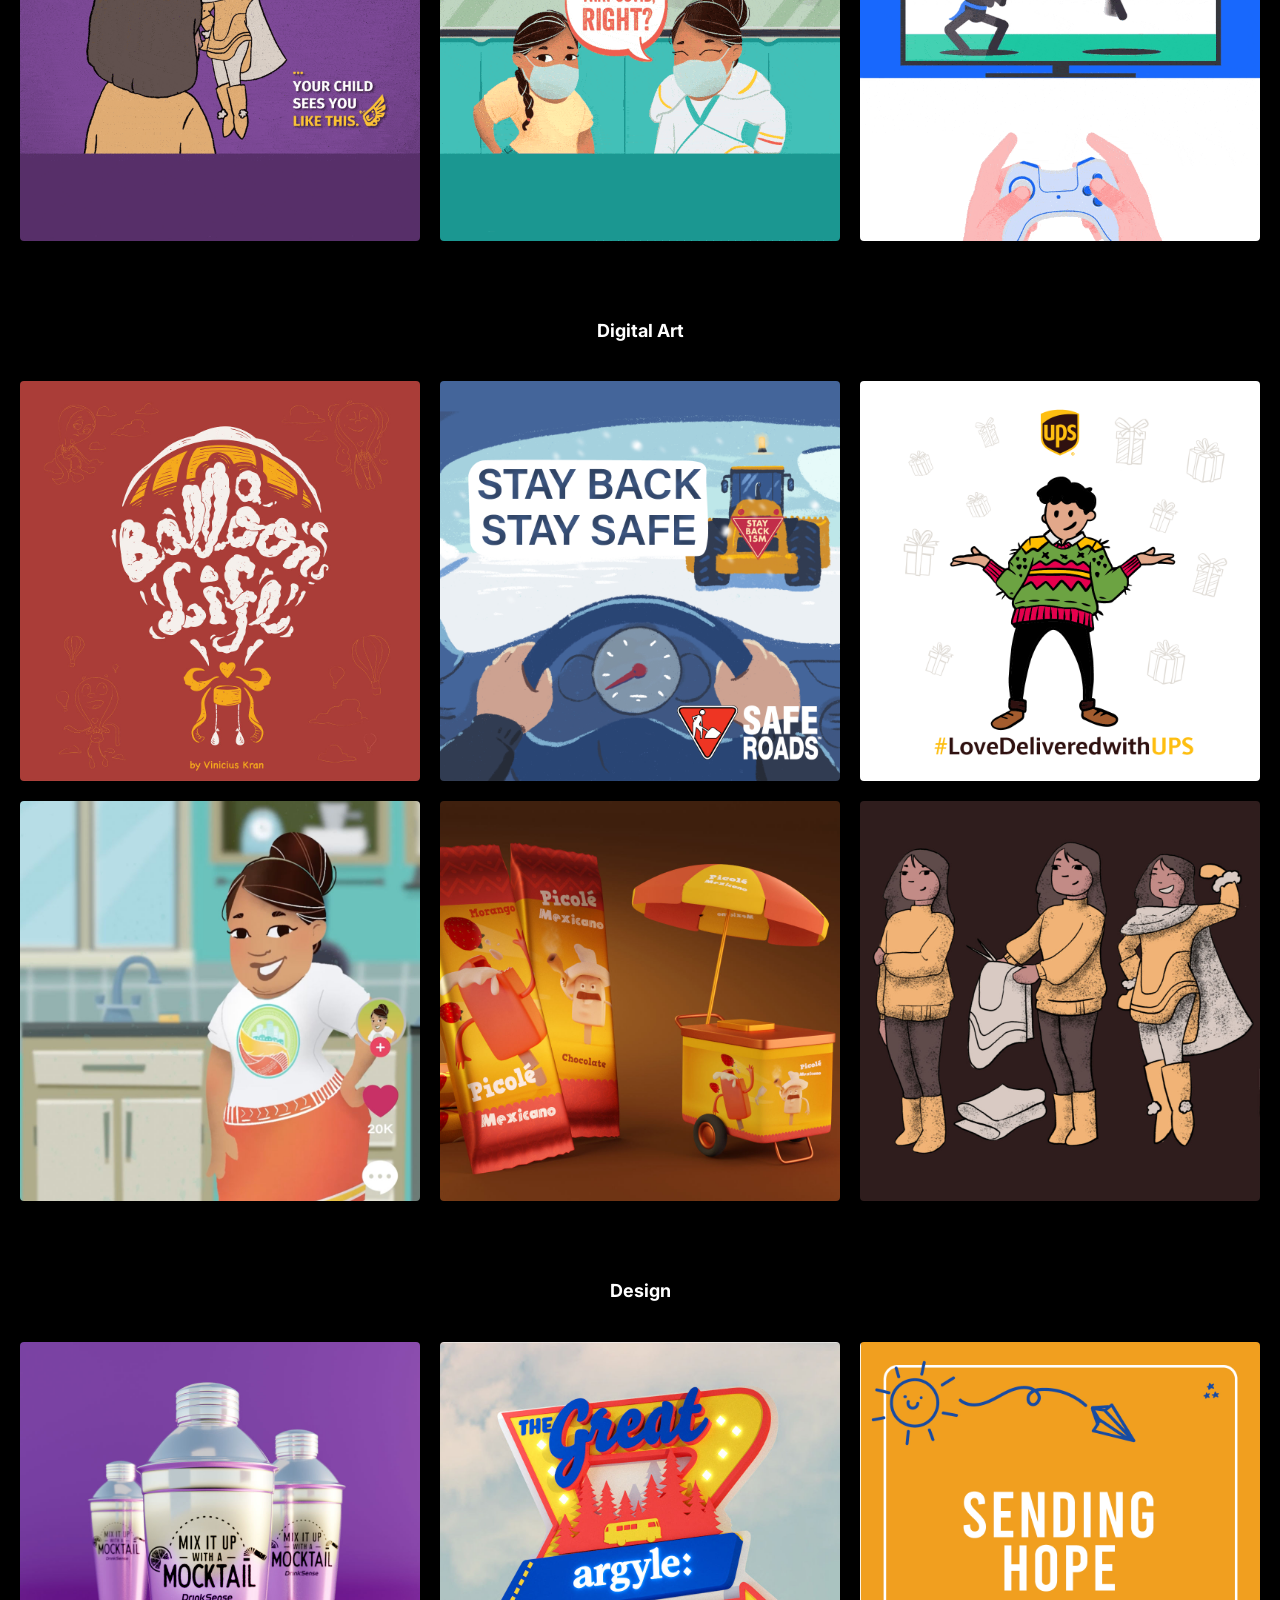
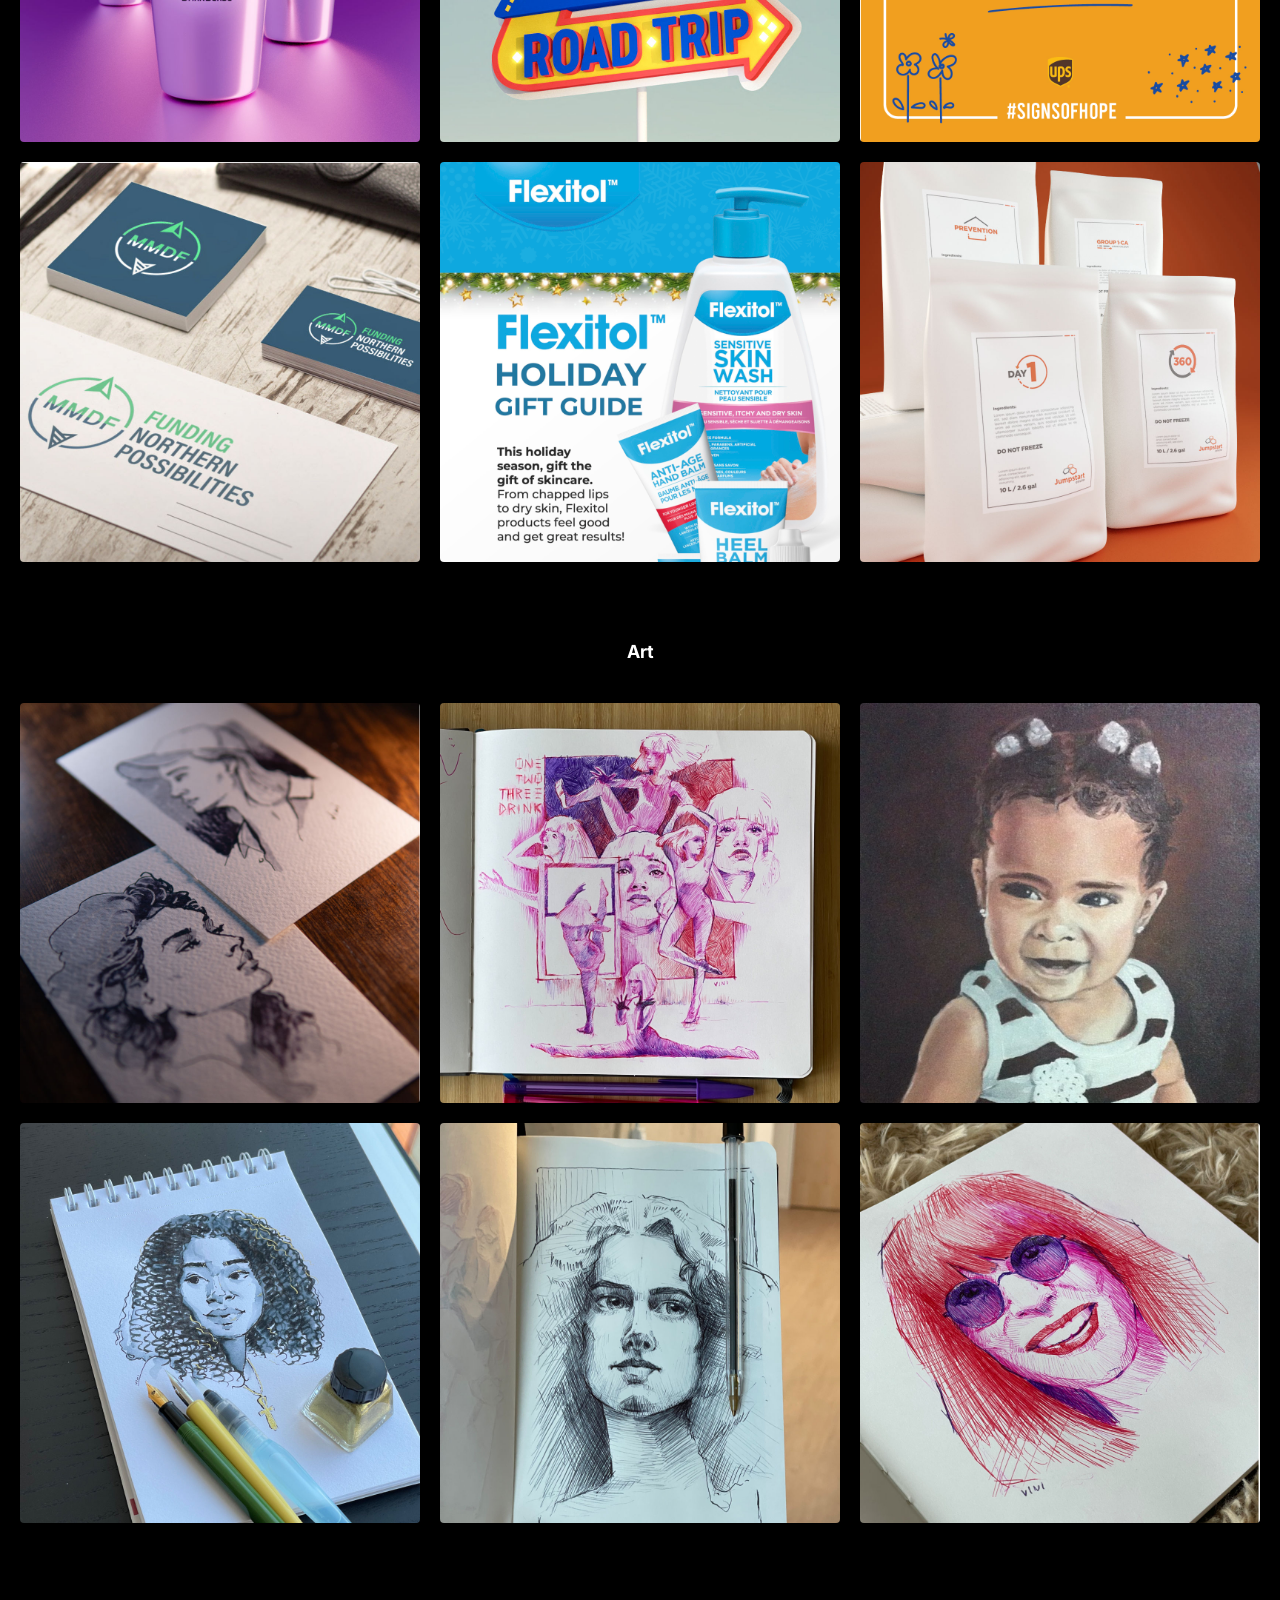
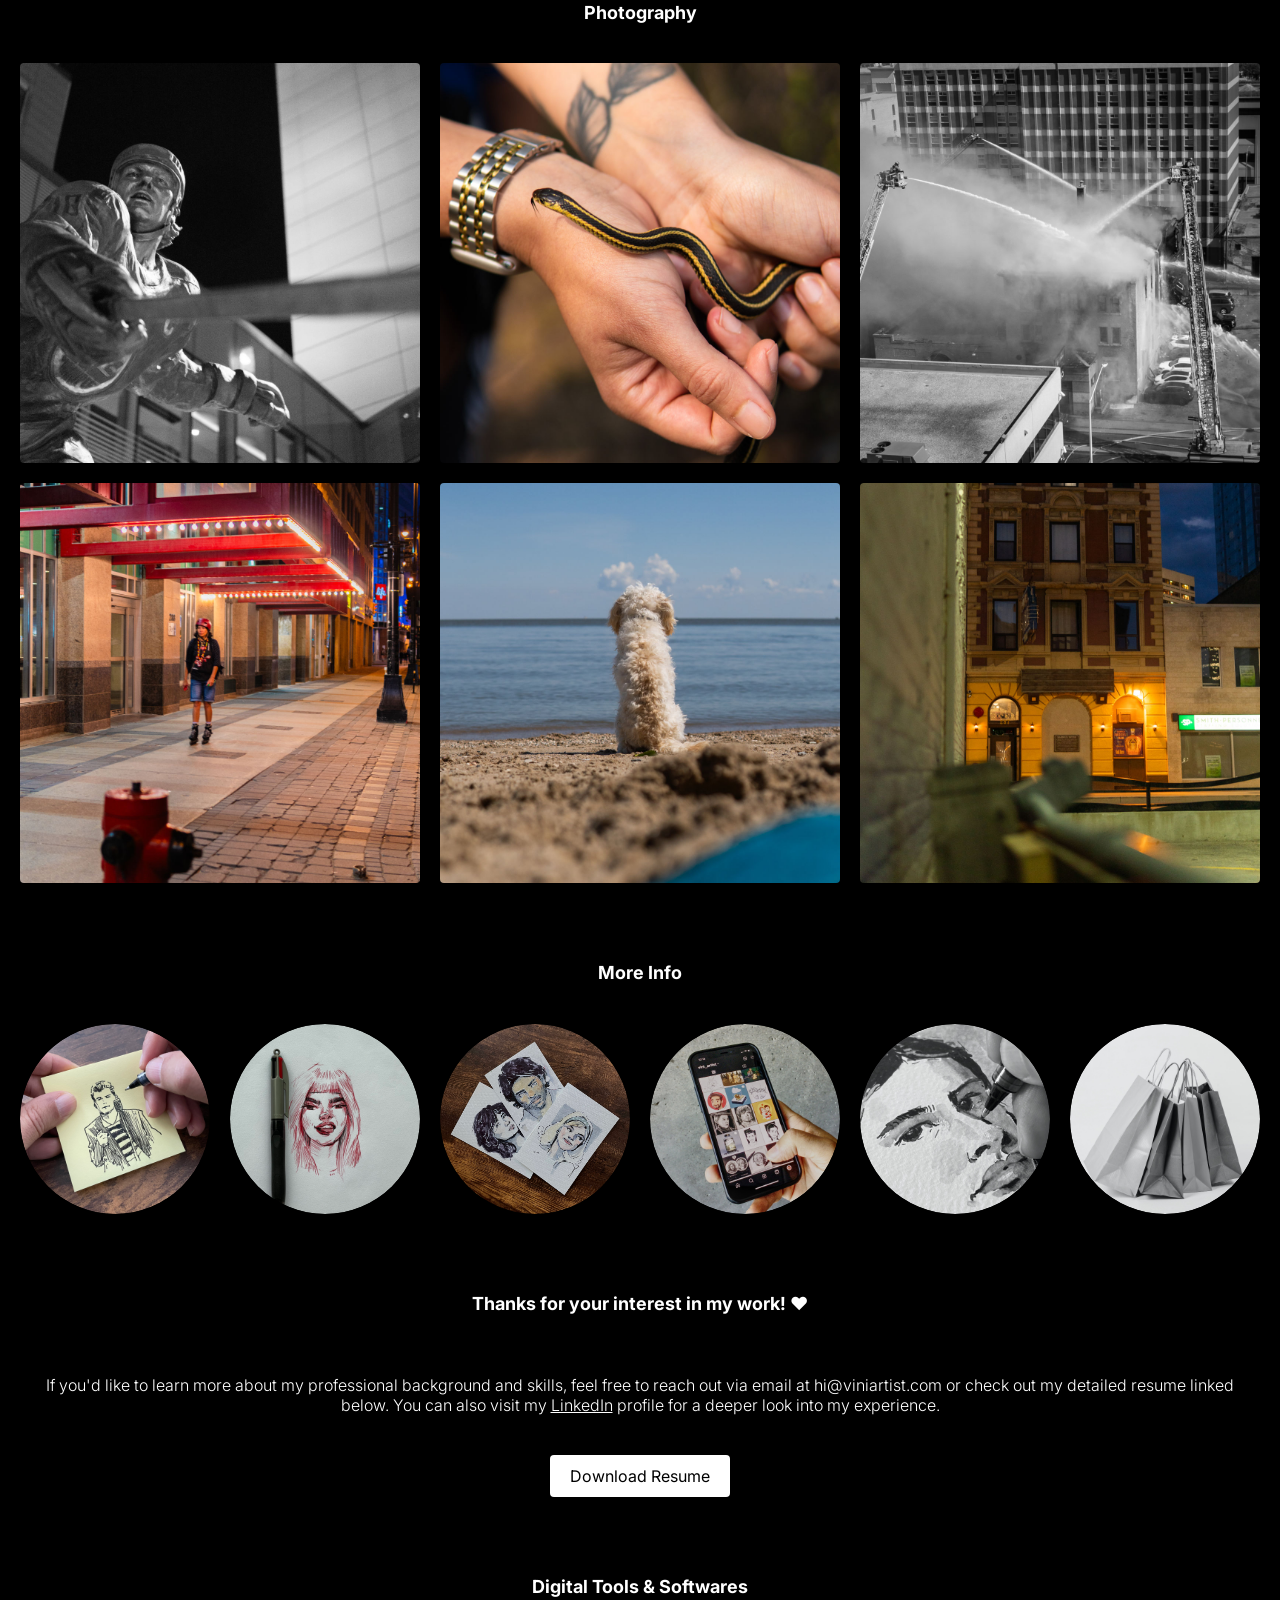
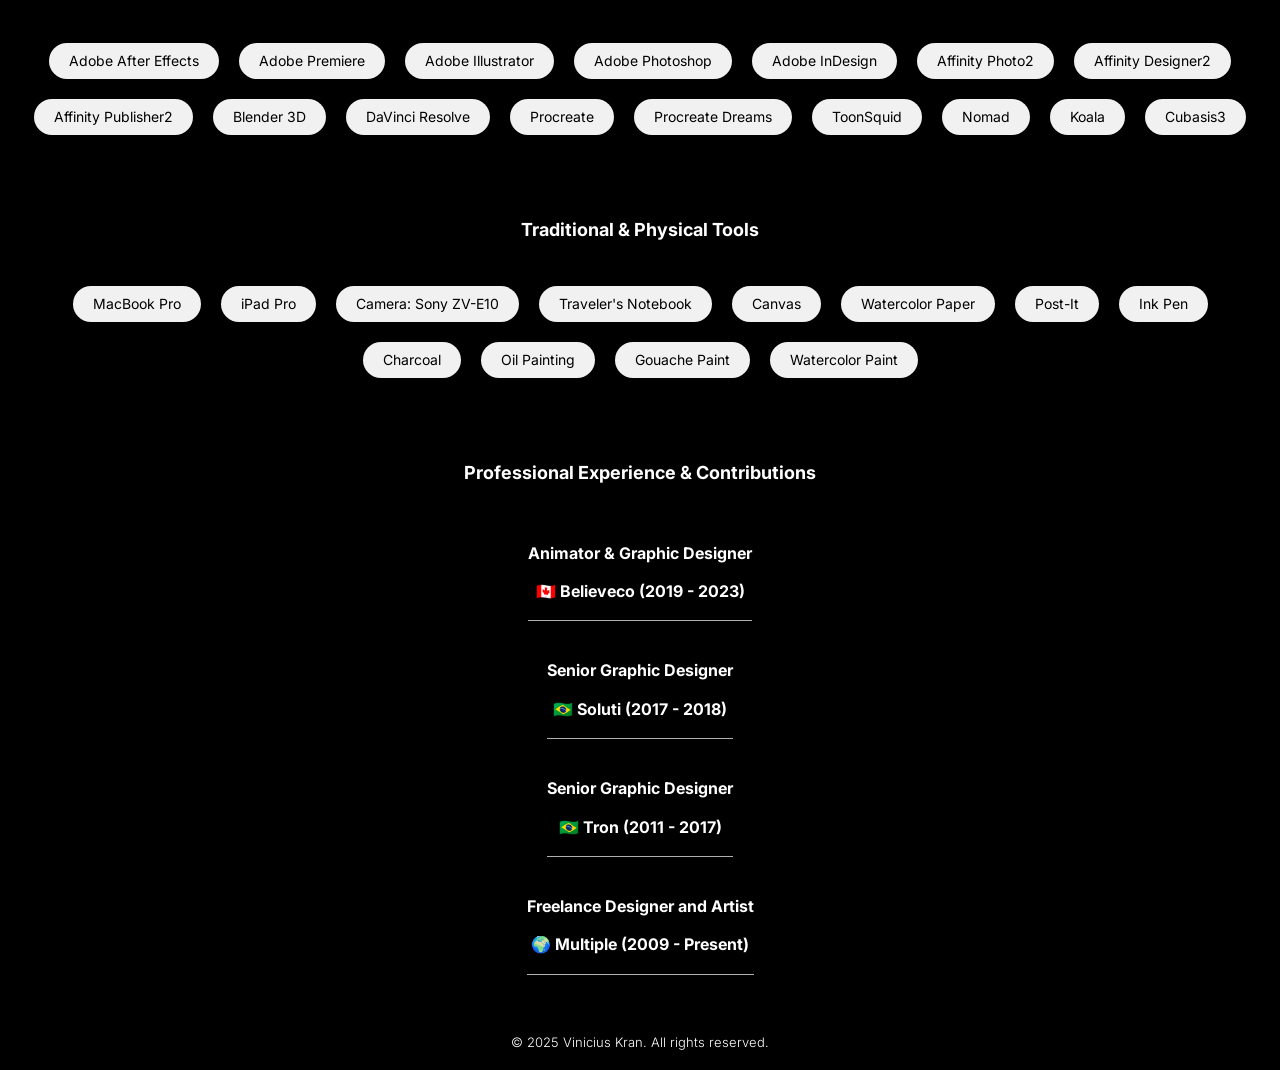
==== commit d2ed0355: "Update hover text formatting for project links to improve readability" ====
--- a/index.html
+++ b/index.html
@@ -264,42 +264,42 @@
                     <img src="img/projects/post.jpg" alt="Twitter" class="rounded-image">
                     <div class="overlay"></div>
                     <a href="https://twitter.com/vini_artist" target="_blank">
-                        <div class="hover-text">Post-it Doodling <span id="sub">Twitter / X</span></div>
+                        <div class="hover-text">Post-it Doodling <br> <span id="sub">Twitter / X</span></div>
                     </a>
                 </div>
                 <div class="responsive-grid-item">
                     <img src="img/projects/pens.jpg" alt="Tiktok" class="rounded-image">
                     <div class="overlay"></div>
                     <a href="https://www.tiktok.com/@vini_artist_" target="_blank">
-                    <div class="hover-text">Sketchbook Drawing <span id="sub">TikTok</span></div>
+                    <div class="hover-text">Sketchbook Drawing <br> <span id="sub">TikTok</span></div>
                     </a>
                 </div>
                 <div class="responsive-grid-item">
                     <img src="img/projects/club.jpg" alt="YouTube" class="rounded-image">
                     <div class="overlay"></div>
                     <a href="https://www.youtube.com/@vini_artist" target="_blank">
-                    <div class="hover-text">Nigh drawing club <span id="sub">YouTube</span></div>
+                    <div class="hover-text">Nigh drawing club <br> <span id="sub">YouTube</span></div>
                     </a>
                 </div>
                 <div class="responsive-grid-item">
                     <img src="img/projects/instagram.jpg" alt="Instagram" class="rounded-image">
                     <div class="overlay"></div>
                     <a href="https://www.instagram.com/vini_artist/" target="_blank">
-                    <div class="hover-text">Instagram <span id="sub">Headquarters</span></div>
+                    <div class="hover-text">Instagram <br> <span id="sub">Headquarters</span></div>
                     </a>
                 </div>
                 <div class="responsive-grid-item">
                     <img src="img/projects/class.jpg" alt="Responsive Image 5" class="rounded-image">
                     <div class="overlay"></div>
                     <a href="#" target="_blank">
-                    <div class="hover-text">Drawing Classes <span id="sub">Coming Soon</span></div>
+                    <div class="hover-text">Drawing Classes <br><span id="sub">Coming Soon</span></div>
                     </a>
                 </div>
                 <div class="responsive-grid-item">
                     <img src="img/projects/shop.jpg" alt="Responsive Image 6" class="rounded-image">
                     <div class="overlay"></div>
                     <a href="#" target="_blank">
-                    <div class="hover-text">Store <span id="sub">Coming Soon</span></div>
+                    <div class="hover-text">Store <br><span id="sub">Coming Soon</span></div>
                     </a>
                 </div>
             </div>
--- a/css/style.css
+++ b/css/style.css
@@ -310,6 +310,12 @@
   gap: 20px;
 }
 
+@media screen and (min-width: 900px) {
+  .grid-container {
+    grid-template-columns: repeat(3, 1fr);
+  }
+}
+
 .grid-item {
   width: 100%;
   height: auto;
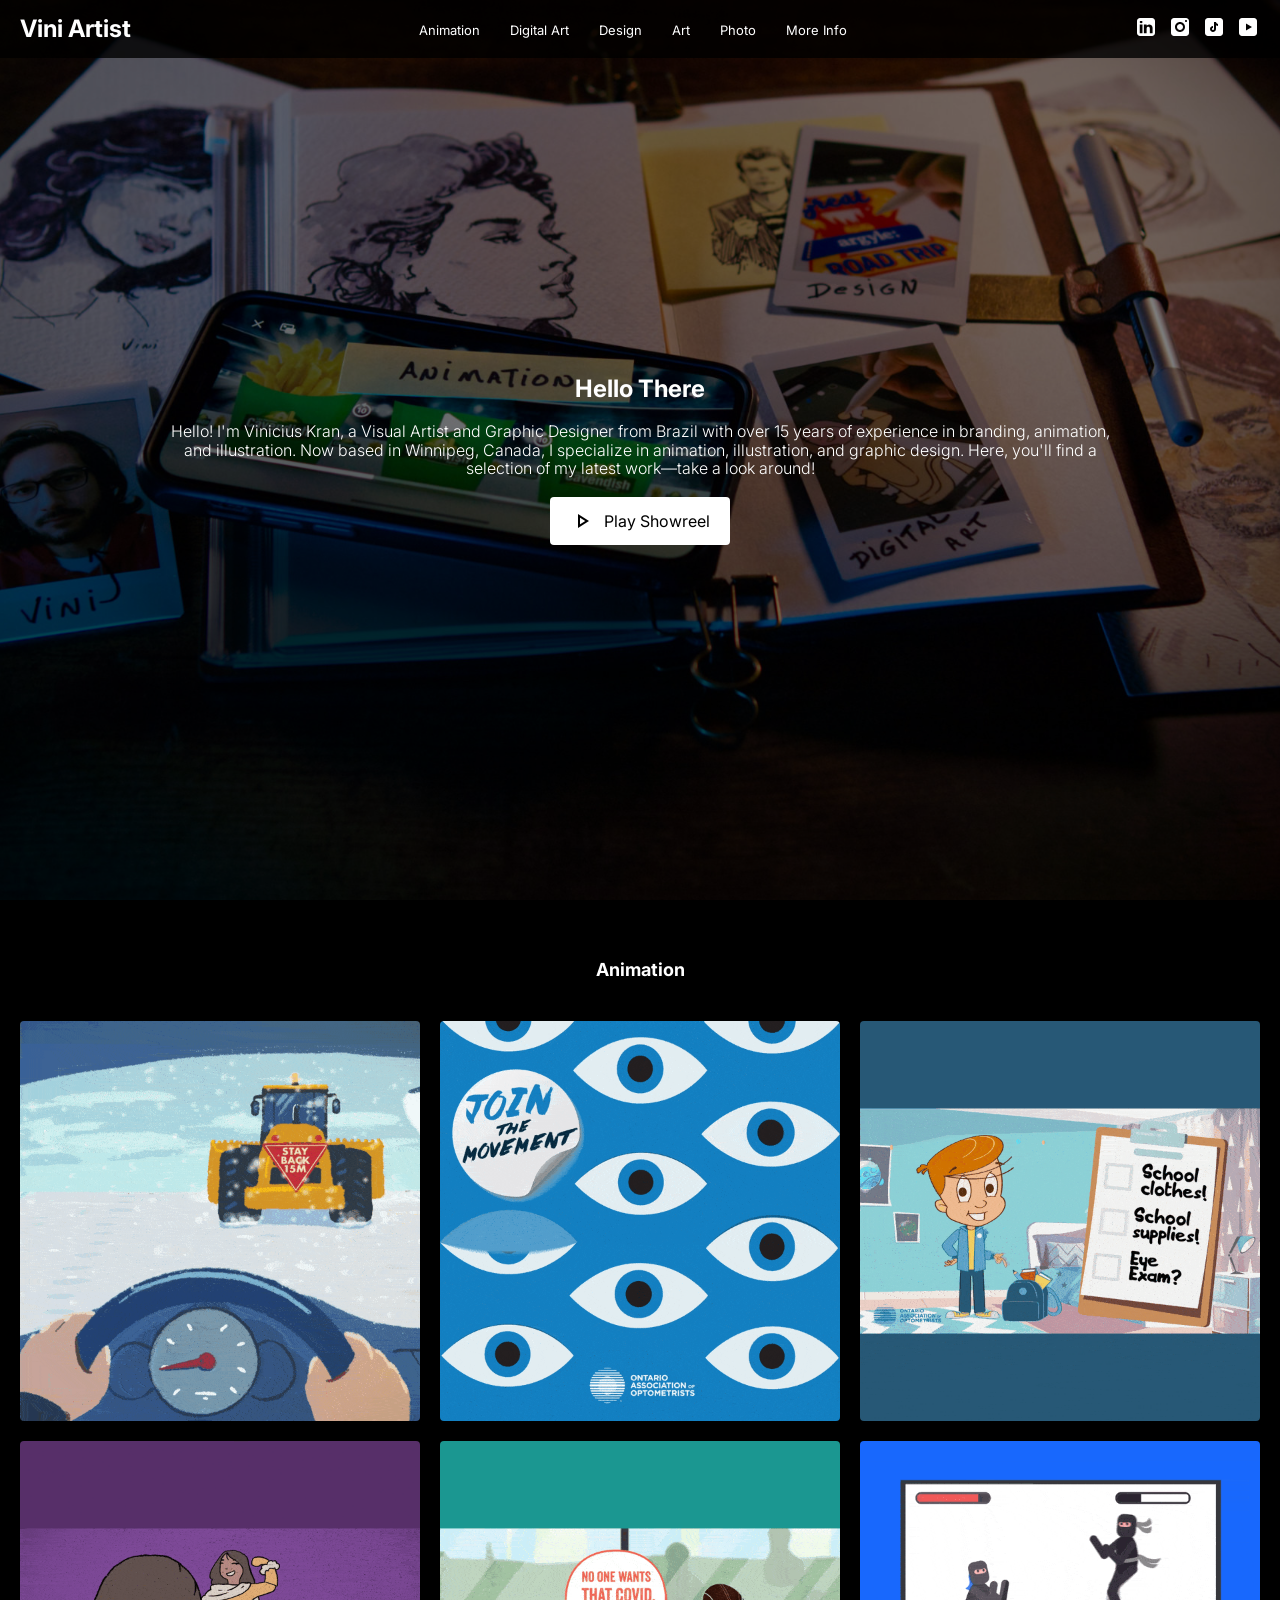
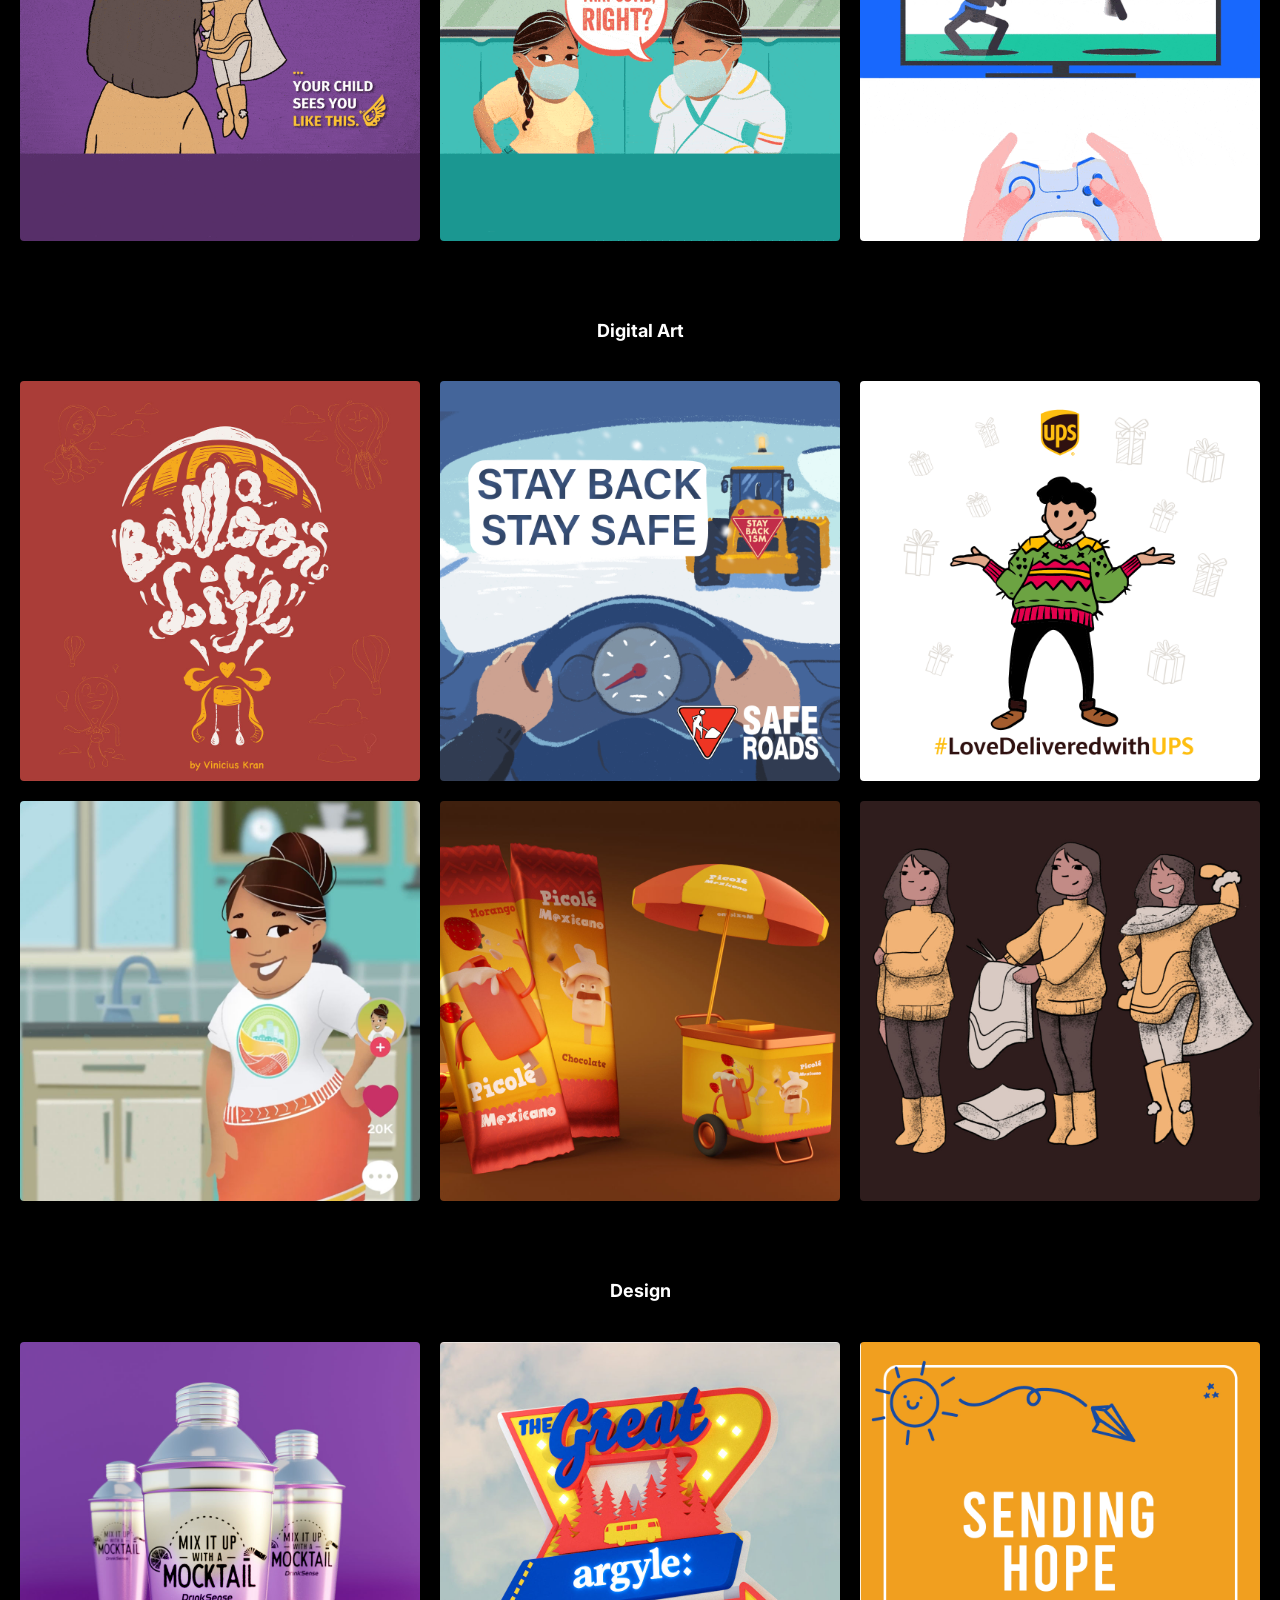
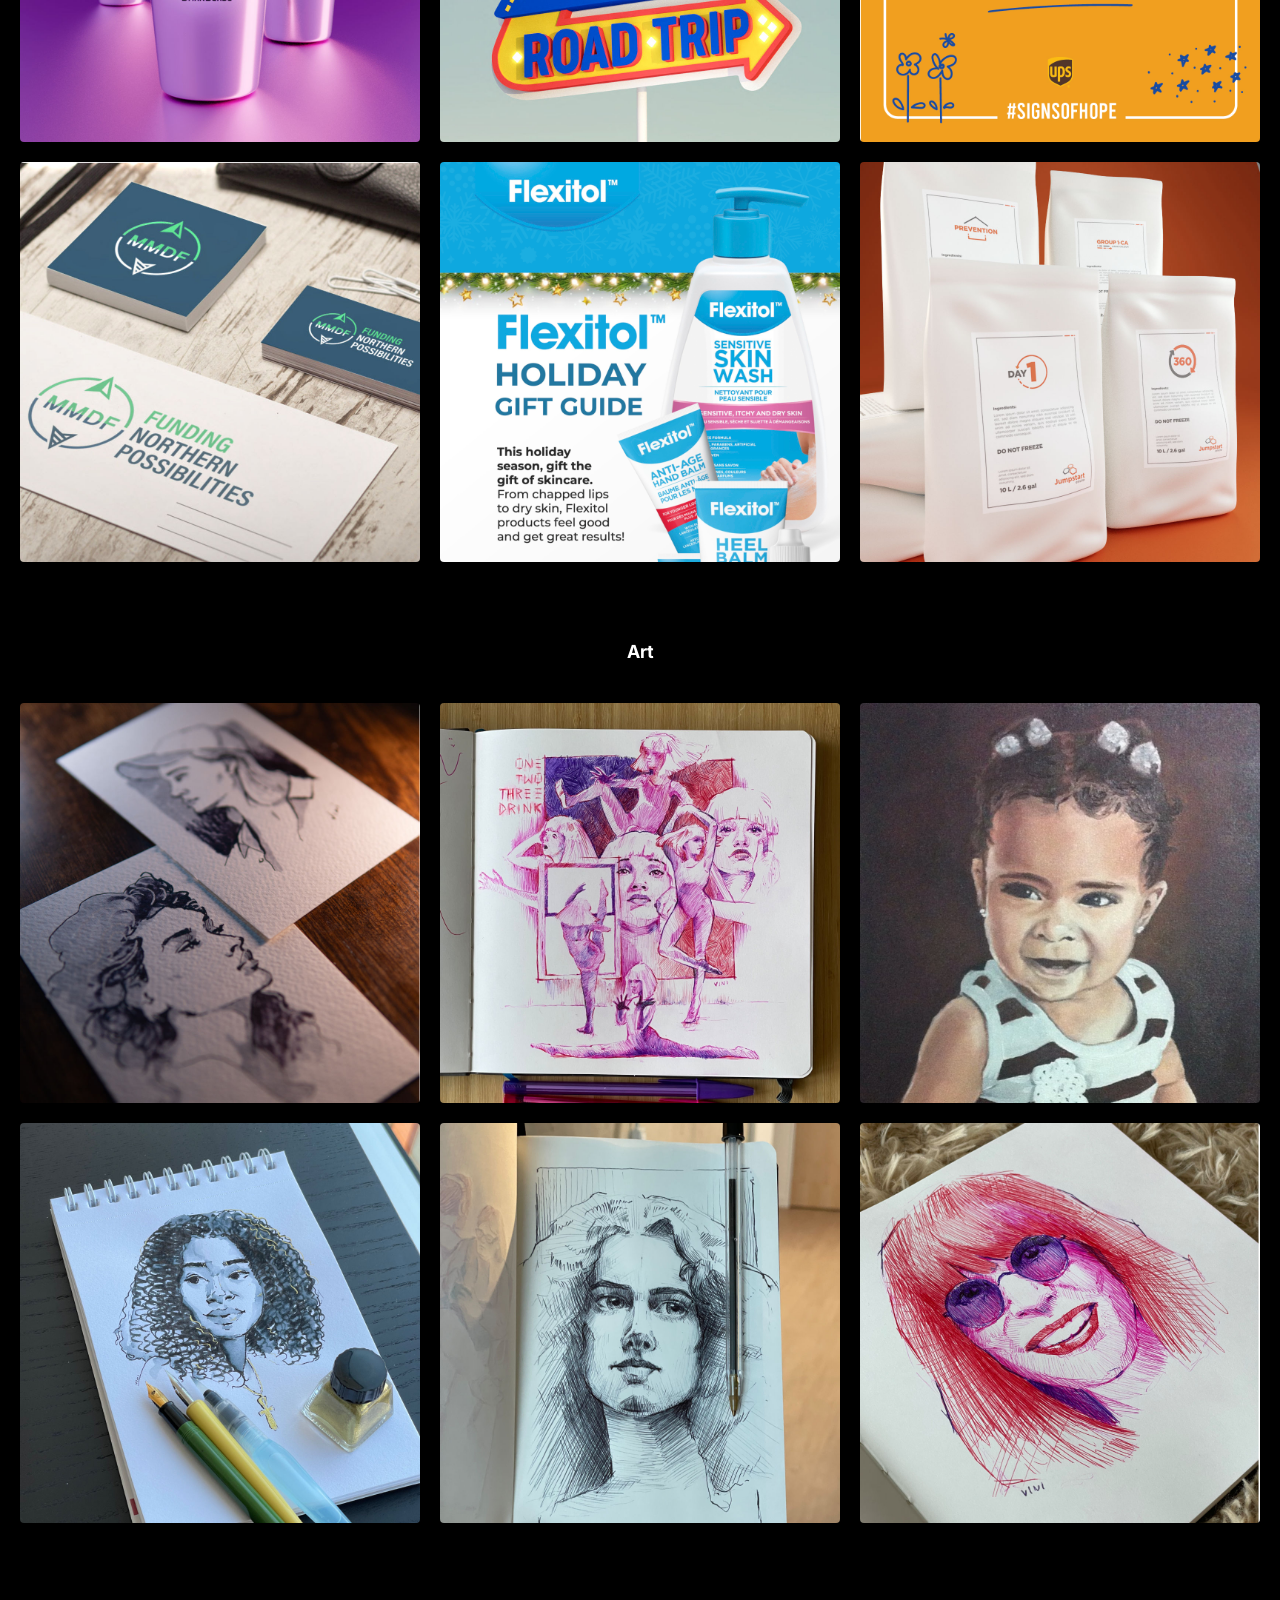
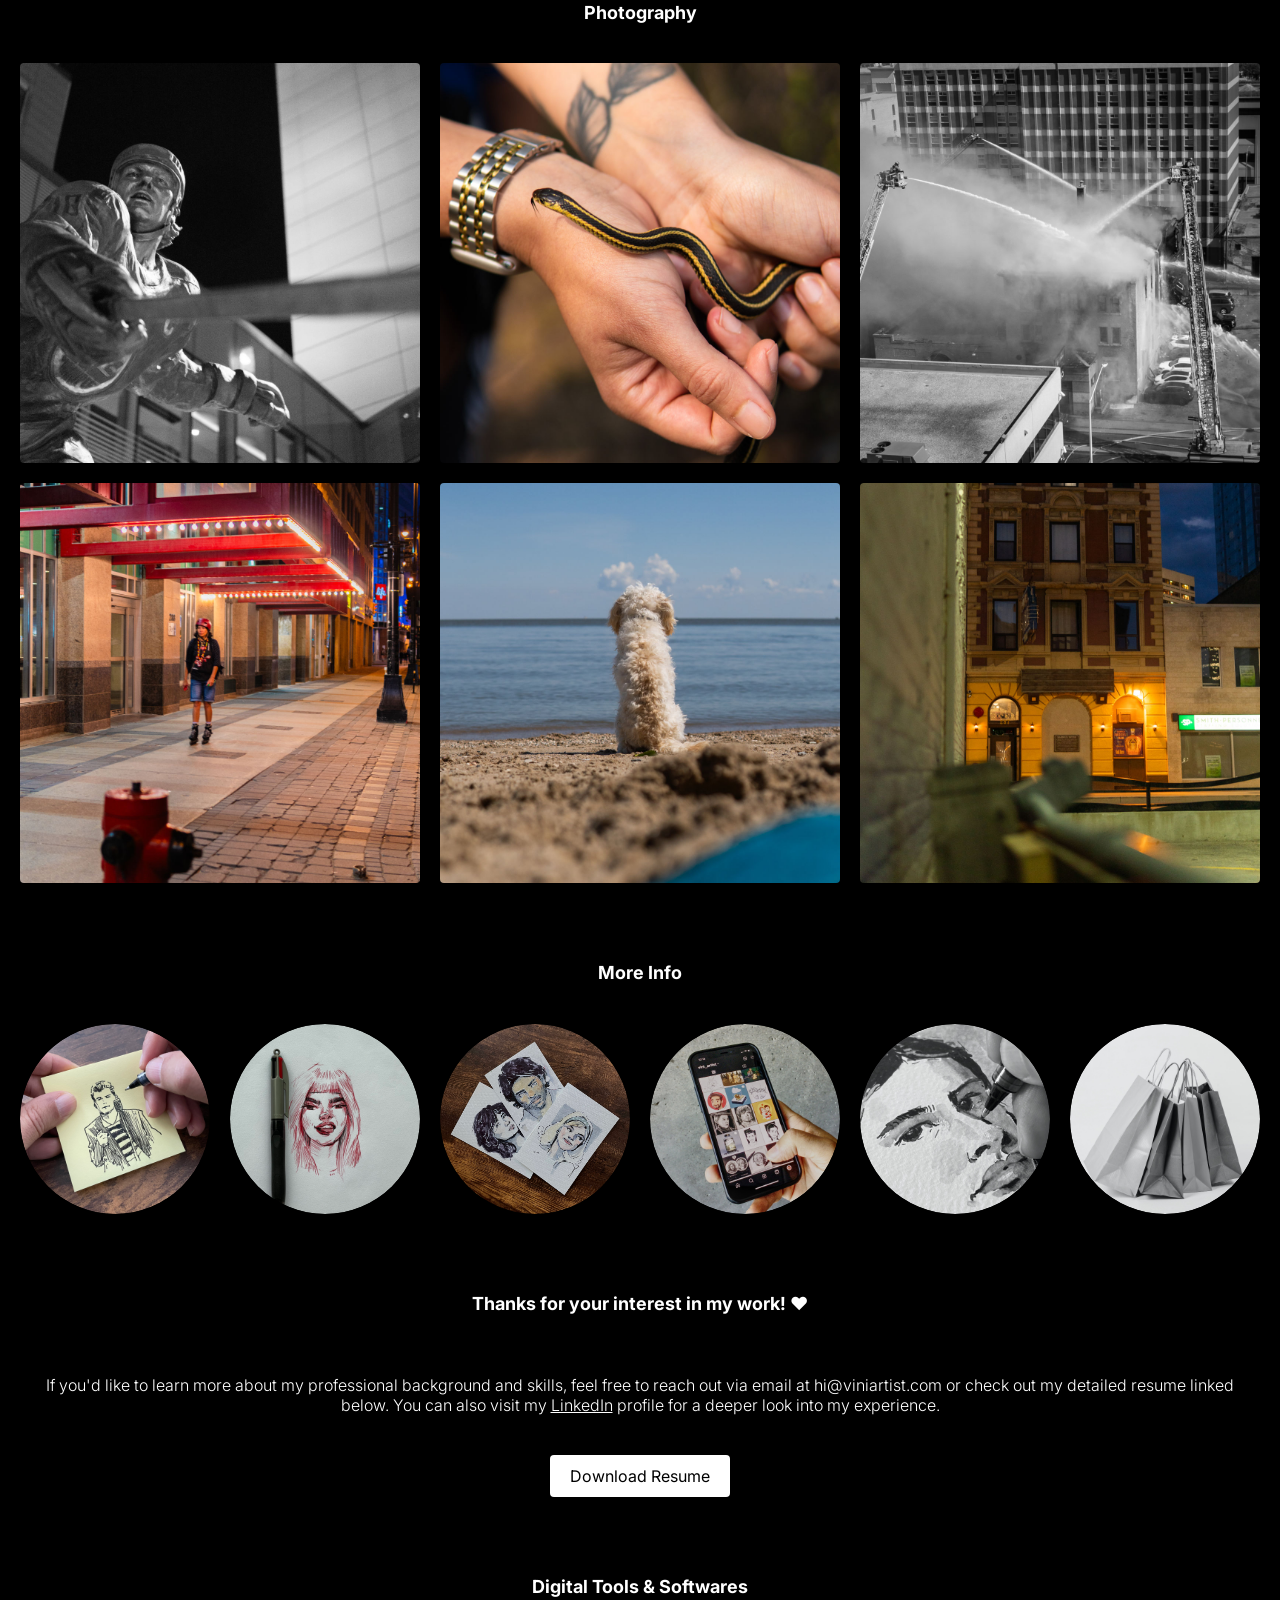
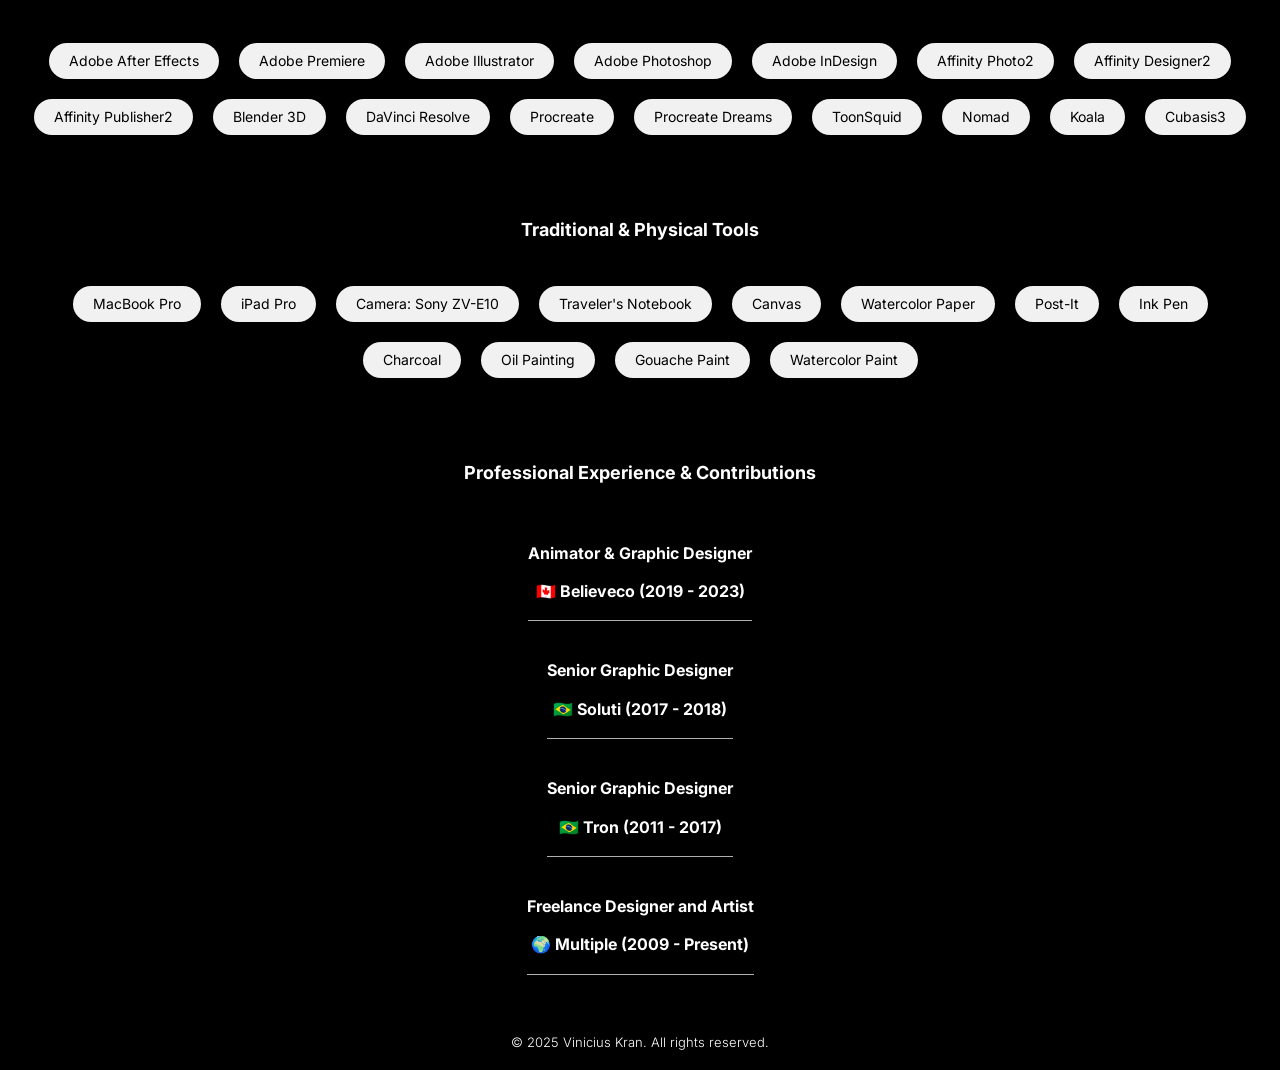
==== commit e8d54cf5: "Add a centered heading to the homepage for improved visibility" ====
--- a/index.html
+++ b/index.html
@@ -50,6 +50,8 @@
     <div class="banner-home">
         <div class="banner-info">
             
+            <h1>Hello There</h1>
+
             <p>
                 Hello! I'm Vinicius Kran, a Visual Artist and Graphic Designer from Brazil with over 15 years of experience in branding, animation, and illustration. Now based in Winnipeg, Canada, I specialize in animation, illustration, and graphic design. Here, you'll find a selection of my latest work—take a look around!
             </p>
--- a/css/style.css
+++ b/css/style.css
@@ -23,6 +23,14 @@
   width: 100%;
 
   z-index: 9998;
+}
+
+h1 {
+  color: white;
+  text-align: center;
+  margin-top: 20px;
+  margin-bottom: 20px;
+  font-size: x-large;
 }
 
 h2 {
